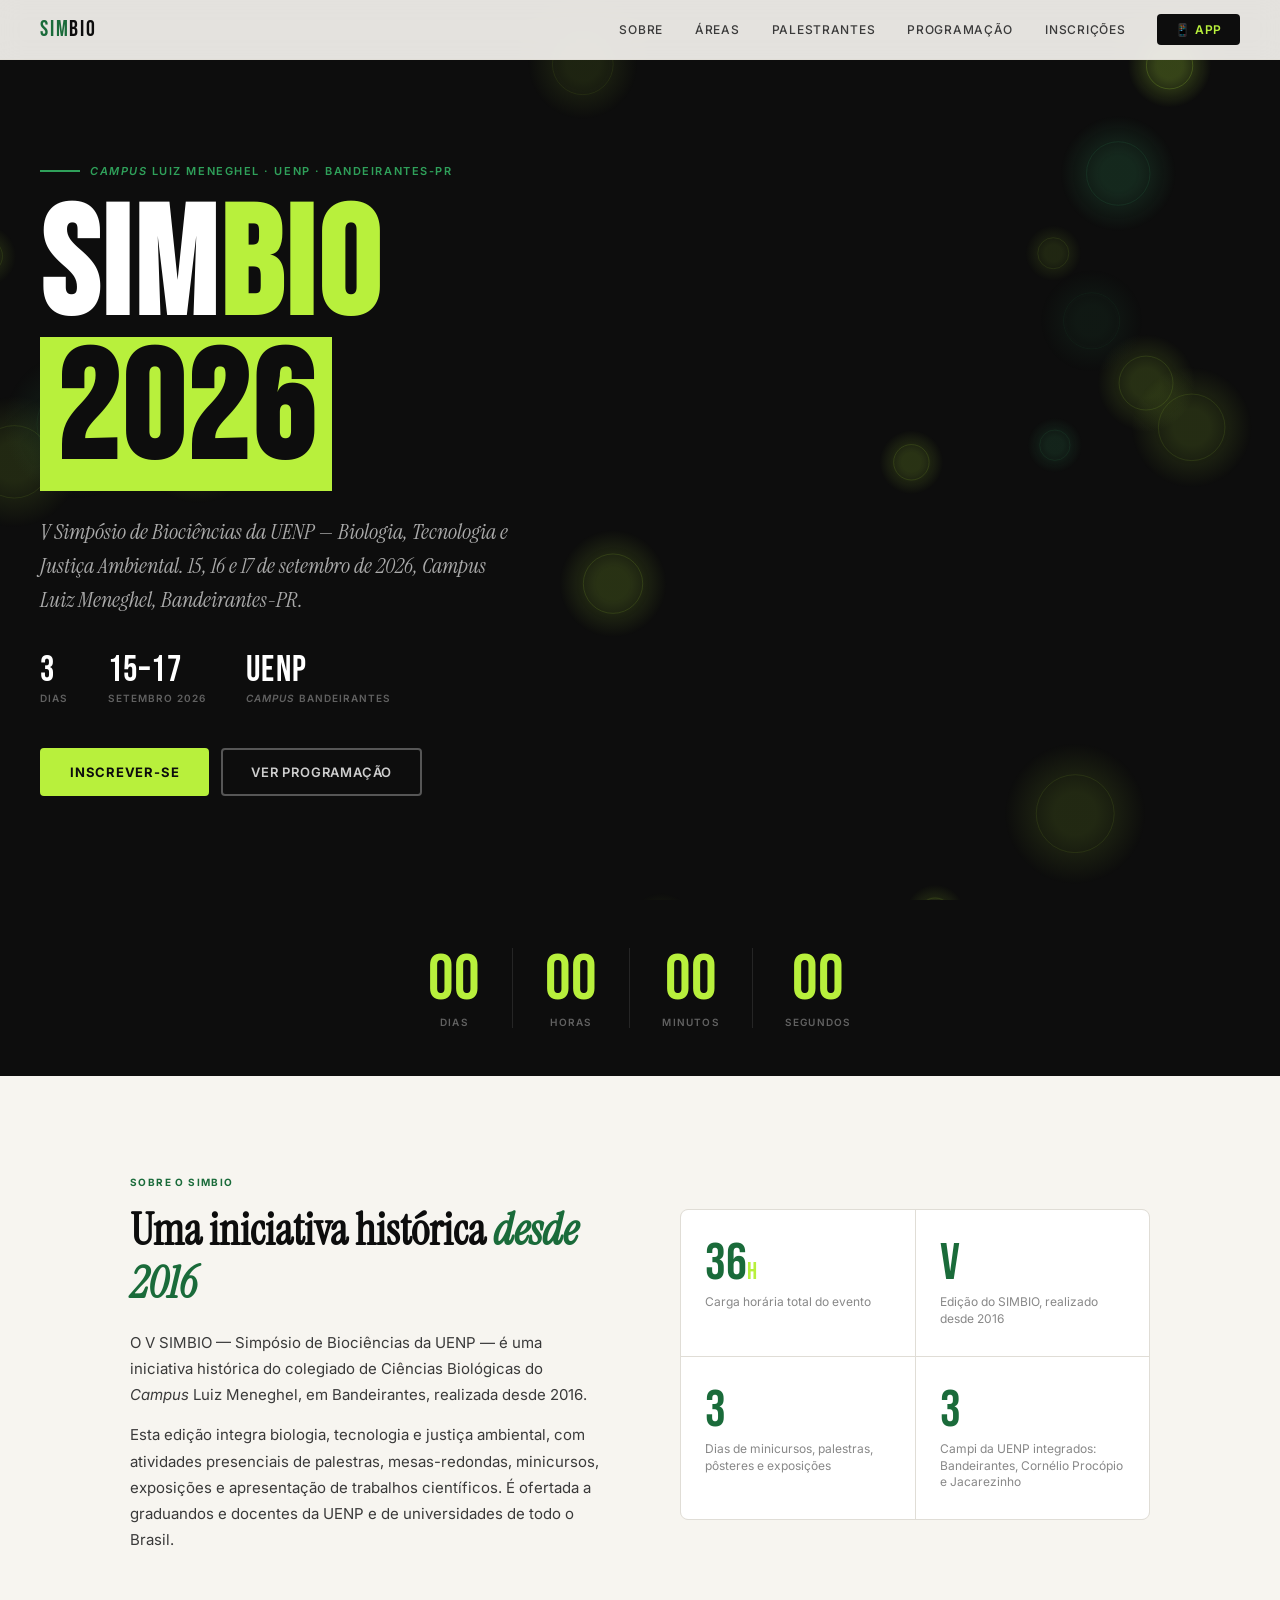
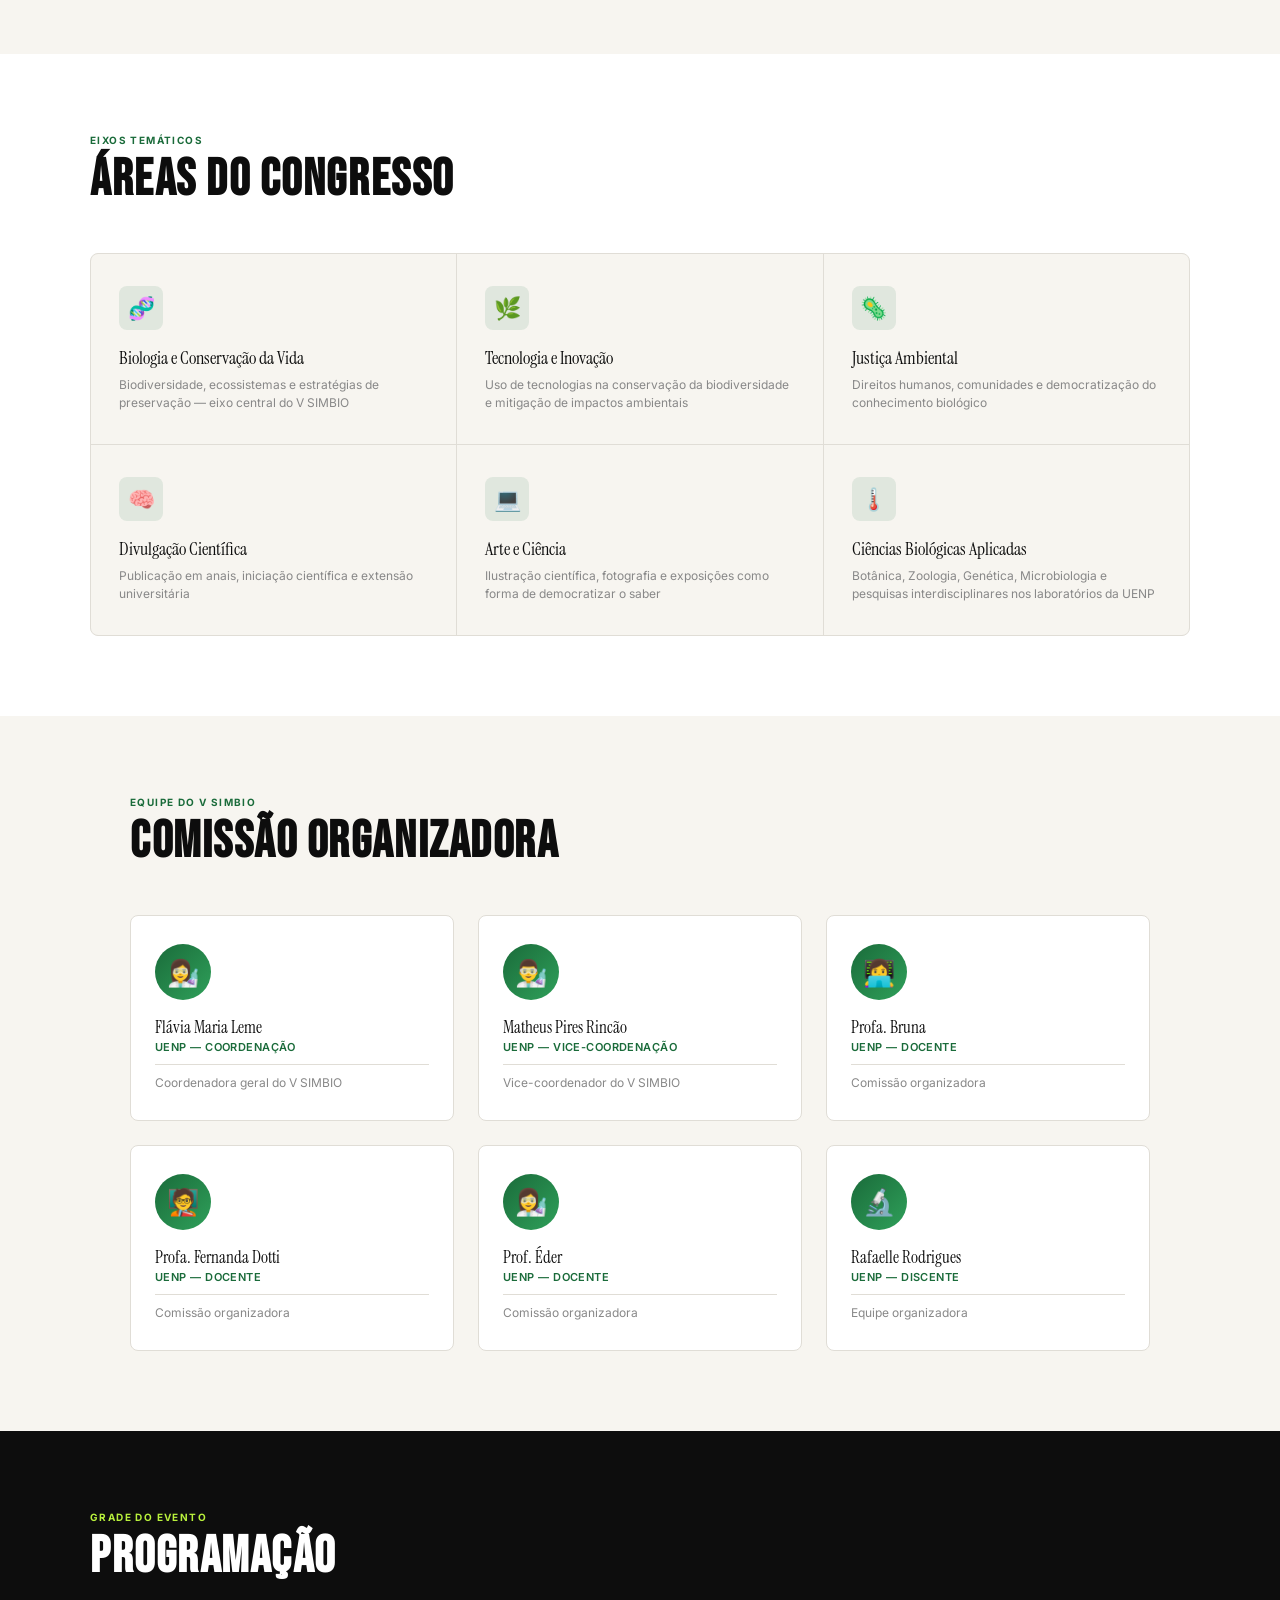
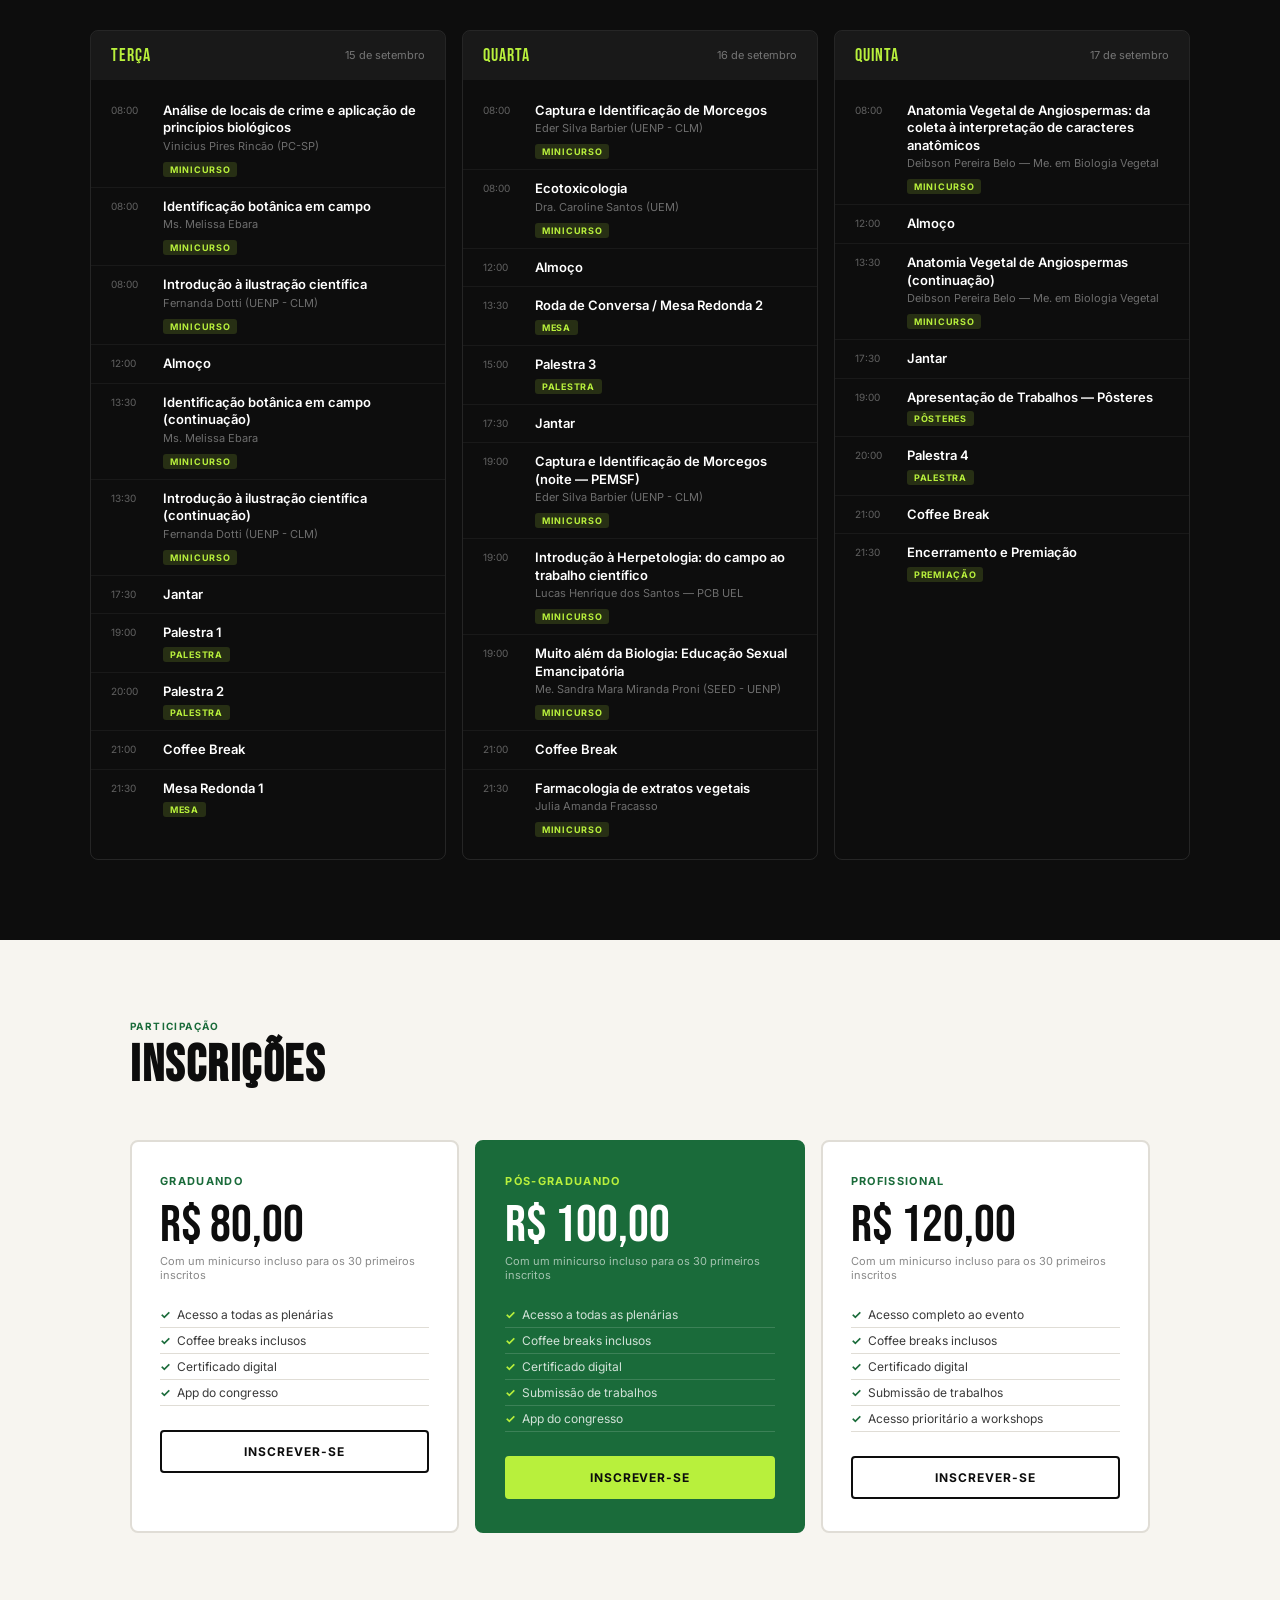
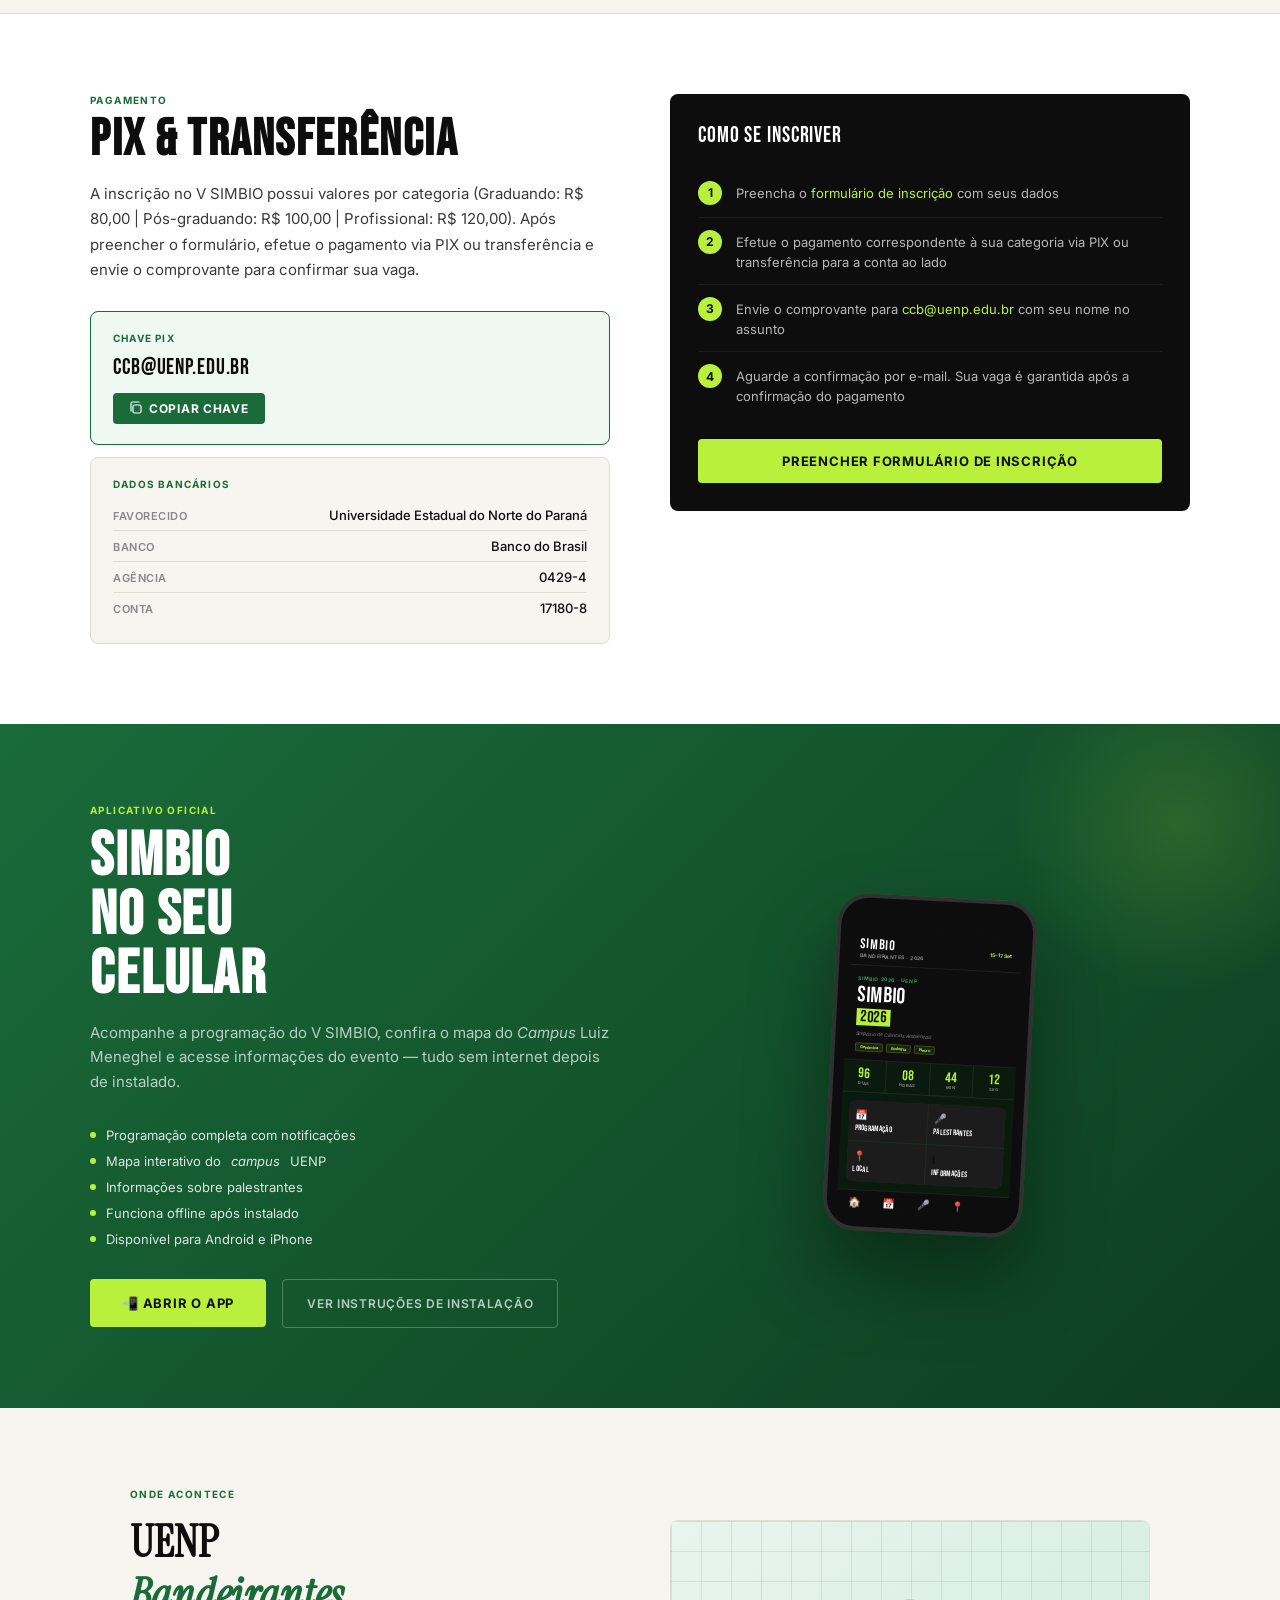
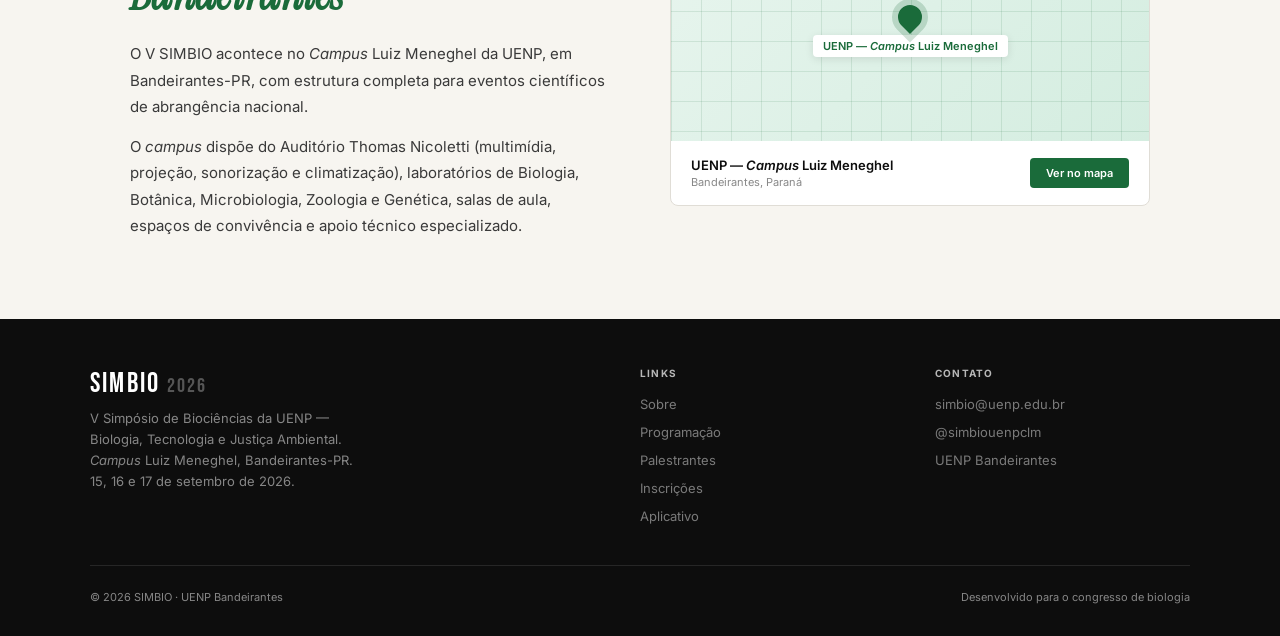
==== index.html @ 2c99075a "half cronograma" ====
<!DOCTYPE html>
<html lang="pt-BR">
<head>
  <meta charset="UTF-8" />
  <meta name="viewport" content="width=device-width, initial-scale=1.0" />
  <title>SIMBIO 2026 — Simpósio de Biociências</title>
  <meta name="description" content="SIMBIO 2026 — 15, 16 e 17 de setembro na UENP, Bandeirantes-PR. O maior encontro científico do norte do Paraná." />

  <meta http-equiv="Cache-Control" content="no-cache, no-store, must-revalidate">
  <meta http-equiv="Pragma" content="no-cache">
  <meta http-equiv="Expires" content="0">

  <link rel="preconnect" href="https://fonts.googleapis.com" />
  <link href="https://fonts.googleapis.com/css2?family=Bebas+Neue&family=Instrument+Serif:ital@0;1&family=Inter:wght@300;400;500;600&display=swap" rel="stylesheet" />
  <link rel="stylesheet" href="style-site.css?v=2">



</style>
</head>
<body>

<!-- NAV -->
<nav id="main-nav">
  <a class="nav-logo" href="#"><span>SIM</span>BIO</a>
  <div class="nav-links" id="nav-links">
    <a href="#sobre">Sobre</a>
    <a href="#areas">Áreas</a>
    <a href="#palestrantes">Palestrantes</a>
    <a href="#programacao">Programação</a>
    <a href="#inscricoes">Inscrições</a>
    <a href="app.html" class="nav-cta">📱 App</a>
  </div>
  <button class="nav-hamburger" id="hamburger" aria-label="Menu">
    <span></span><span></span><span></span>
  </button>
</nav>

<!-- HERO -->
<section class="hero">
  <canvas class="cell-canvas" id="cell-canvas"></canvas>
  <div class="hero-content">
    <div class="hero-eyebrow">
      <div class="eyebrow-line"></div>
      <span class="eyebrow-text"><i>Campus</i> Luiz Meneghel · UENP · Bandeirantes-PR</span>
    </div>
    <h1 class="hero-title">
      SIM<span class="accent">BIO</span><br>
      <span class="year">2026</span>
    </h1>
    <p class="hero-subtitle">V Simpósio de Biociências da UENP — Biologia, Tecnologia e Justiça Ambiental. 15, 16 e 17 de setembro de 2026, <i>Campus</i> Luiz Meneghel, Bandeirantes-PR.</p>
    <div class="hero-meta">
      <div class="meta-item">
        <span class="meta-val">3</span>
        <span class="meta-label">dias</span>
      </div>
      <div class="meta-item">
        <span class="meta-val">15–17</span>
        <span class="meta-label">Setembro 2026</span>
      </div>
      <div class="meta-item">
        <span class="meta-val">UENP</span>
        <span class="meta-label"><i>Campus</i> Bandeirantes</span>
      </div>
    </div>
    <div class="hero-actions">
      <a href="#inscricoes" class="btn-hero-primary">Inscrever-se</a>
      <a href="#programacao" class="btn-hero-secondary">Ver programação</a>
    </div>
  </div>
</section>

<!-- COUNTDOWN -->
<div class="countdown-section">
  <div class="cd-item"><span class="cd-num" id="cd-d">97</span><span class="cd-label">Dias</span></div>
  <div class="cd-item"><span class="cd-num" id="cd-h">14</span><span class="cd-label">Horas</span></div>
  <div class="cd-item"><span class="cd-num" id="cd-m">32</span><span class="cd-label">Minutos</span></div>
  <div class="cd-item"><span class="cd-num" id="cd-s">08</span><span class="cd-label">Segundos</span></div>
</div>

<!-- SOBRE -->
<section class="sobre-section" id="sobre">
  <div>
    <p class="sobre-label">Sobre o SIMBIO</p>
    <h2 class="sobre-title">Uma iniciativa histórica <em>desde 2016</em></h2>
    <div class="sobre-body">
      <p>O V SIMBIO — Simpósio de Biociências da UENP — é uma iniciativa histórica do colegiado de Ciências Biológicas do <i>Campus</i> Luiz Meneghel, em Bandeirantes, realizada desde 2016.</p>
      <p>Esta edição integra biologia, tecnologia e justiça ambiental, com atividades presenciais de palestras, mesas-redondas, minicursos, exposições e apresentação de trabalhos científicos. É ofertada a graduandos e docentes da UENP e de universidades de todo o Brasil.</p>
    </div>
  </div>
  <div class="sobre-stats">
    <div class="stat-box">
      <span class="stat-num">36<span class="stat-unit">h</span></span>
      <p class="stat-desc">Carga horária total do evento</p>
    </div>
    <div class="stat-box">
      <span class="stat-num">V</span>
      <p class="stat-desc">Edição do SIMBIO, realizado desde 2016</p>
    </div>
    <div class="stat-box">
      <span class="stat-num">3</span>
      <p class="stat-desc">Dias de minicursos, palestras, pôsteres e exposições</p>
    </div>
    <div class="stat-box">
      <span class="stat-num">3</span>
      <p class="stat-desc">Campi da UENP integrados: Bandeirantes, Cornélio Procópio e Jacarezinho</p>
    </div>
  </div>
</section>

<!-- ÁREAS -->
<section class="areas-section" id="areas">
  <div class="section-header">
    <div>
      <p class="section-label">Eixos temáticos</p>
      <h2 class="section-title">Áreas do congresso</h2>
    </div>
  </div>
  <div class="areas-grid">
    <div class="area-card">
      <div class="area-icon-wrap">🧬</div>
      <p class="area-name">Biologia e Conservação da Vida</p>
      <p class="area-desc">Biodiversidade, ecossistemas e estratégias de preservação — eixo central do V SIMBIO</p>
    </div>
    <div class="area-card">
      <div class="area-icon-wrap">🌿</div>
      <p class="area-name">Tecnologia e Inovação</p>
      <p class="area-desc">Uso de tecnologias na conservação da biodiversidade e mitigação de impactos ambientais</p>
    </div>
    <div class="area-card">
      <div class="area-icon-wrap">🦠</div>
      <p class="area-name">Justiça Ambiental</p>
      <p class="area-desc">Direitos humanos, comunidades e democratização do conhecimento biológico</p>
    </div>
    <div class="area-card">
      <div class="area-icon-wrap">🧠</div>
      <p class="area-name">Divulgação Científica</p>
      <p class="area-desc">Publicação em anais, iniciação científica e extensão universitária</p>
    </div>
    <div class="area-card">
      <div class="area-icon-wrap">💻</div>
      <p class="area-name">Arte e Ciência</p>
      <p class="area-desc">Ilustração científica, fotografia e exposições como forma de democratizar o saber</p>
    </div>
    <div class="area-card">
      <div class="area-icon-wrap">🌡️</div>
      <p class="area-name">Ciências Biológicas Aplicadas</p>
      <p class="area-desc">Botânica, Zoologia, Genética, Microbiologia e pesquisas interdisciplinares nos laboratórios da UENP</p>
    </div>
  </div>
</section>

<!-- PALESTRANTES -->
<section id="palestrantes">
  <div class="speakers-section">
    <div class="section-header" style="margin-bottom:0">
      <div>
        <p class="section-label">Equipe do V SIMBIO</p>
        <h2 class="section-title">Comissão Organizadora</h2>
      </div>
    </div>
    <div class="speakers-grid">
      <div class="speaker-card">
        <div class="sp-avatar">👩‍🔬</div>
        <p class="sp-name">Flávia Maria Leme</p>
        <p class="sp-inst">UENP — Coordenação</p>
        <p class="sp-topic">Coordenadora geral do V SIMBIO</p>
      </div>
      <div class="speaker-card">
        <div class="sp-avatar">👨‍🔬</div>
        <p class="sp-name">Matheus Pires Rincão</p>
        <p class="sp-inst">UENP — Vice-coordenação</p>
        <p class="sp-topic">Vice-coordenador do V SIMBIO</p>
      </div>
      <div class="speaker-card">
        <div class="sp-avatar">👩‍💻</div>
        <p class="sp-name">Profa. Bruna</p>
        <p class="sp-inst">UENP — Docente</p>
        <p class="sp-topic">Comissão organizadora</p>
      </div>
      <div class="speaker-card">
        <div class="sp-avatar">🧑‍🏫</div>
        <p class="sp-name">Profa. Fernanda Dotti</p>
        <p class="sp-inst">UENP — Docente</p>
        <p class="sp-topic">Comissão organizadora</p>
      </div>
      <div class="speaker-card">
        <div class="sp-avatar">👩‍🔬</div>
        <p class="sp-name">Prof. Éder</p>
        <p class="sp-inst">UENP — Docente</p>
        <p class="sp-topic">Comissão organizadora</p>
      </div>
      <div class="speaker-card">
        <div class="sp-avatar">🔬</div>
        <p class="sp-name">Rafaelle Rodrigues</p>
        <p class="sp-inst">UENP — Discente</p>
        <p class="sp-topic">Equipe organizadora</p>
      </div>
    </div>
  </div>
</section>

<!-- PROGRAMAÇÃO -->
<section class="prog-section" id="programacao">
  <div class="prog-inner">
    <p class="section-label">Grade do evento</p>
    <h2 class="section-title">Programação</h2>
    <div class="prog-days">
      <!-- DIA 15 -->
      <div class="prog-day">
        <div class="prog-day-header">
          <span class="prog-day-name">Terça</span>
          <span class="prog-day-date">15 de setembro</span>
        </div>
        <div class="prog-items">
          <div class="prog-item"><span class="prog-time">08:00</span><div>
            <p class="prog-name">Análise de locais de crime e aplicação de princípios biológicos</p>
            <p class="prog-speaker">Vinicius Pires Rincão (PC-SP)</p>
            <span class="prog-tag">Minicurso</span>
          </div></div>
          <div class="prog-item"><span class="prog-time">08:00</span><div>
            <p class="prog-name">Identificação botânica em campo</p>
            <p class="prog-speaker">Ms. Melissa Ebara</p>
            <span class="prog-tag">Minicurso</span>
          </div></div>
          <div class="prog-item"><span class="prog-time">08:00</span><div>
            <p class="prog-name">Introdução à ilustração científica</p>
            <p class="prog-speaker">Fernanda Dotti (UENP - CLM)</p>
            <span class="prog-tag">Minicurso</span>
          </div></div>
          <div class="prog-item"><span class="prog-time">12:00</span><div><p class="prog-name">Almoço</p></div></div>
          <div class="prog-item"><span class="prog-time">13:30</span><div>
            <p class="prog-name">Identificação botânica em campo (continuação)</p>
            <p class="prog-speaker">Ms. Melissa Ebara</p>
            <span class="prog-tag">Minicurso</span>
          </div></div>
          <div class="prog-item"><span class="prog-time">13:30</span><div>
            <p class="prog-name">Introdução à ilustração científica (continuação)</p>
            <p class="prog-speaker">Fernanda Dotti (UENP - CLM)</p>
            <span class="prog-tag">Minicurso</span>
          </div></div>
          <div class="prog-item"><span class="prog-time">17:30</span><div><p class="prog-name">Jantar</p></div></div>
          <div class="prog-item"><span class="prog-time">19:00</span><div><p class="prog-name">Palestra 1</p><span class="prog-tag">Palestra</span></div></div>
          <div class="prog-item"><span class="prog-time">20:00</span><div><p class="prog-name">Palestra 2</p><span class="prog-tag">Palestra</span></div></div>
          <div class="prog-item"><span class="prog-time">21:00</span><div><p class="prog-name">Coffee Break</p></div></div>
          <div class="prog-item"><span class="prog-time">21:30</span><div><p class="prog-name">Mesa Redonda 1</p><span class="prog-tag">Mesa</span></div></div>
        </div>
      </div>
      <!-- DIA 16 -->
      <div class="prog-day">
        <div class="prog-day-header">
          <span class="prog-day-name">Quarta</span>
          <span class="prog-day-date">16 de setembro</span>
        </div>
        <div class="prog-items">
          <div class="prog-item"><span class="prog-time">08:00</span><div>
            <p class="prog-name">Captura e Identificação de Morcegos</p>
            <p class="prog-speaker">Eder Silva Barbier (UENP - CLM)</p>
            <span class="prog-tag">Minicurso</span>
          </div></div>
          <div class="prog-item"><span class="prog-time">08:00</span><div>
            <p class="prog-name">Ecotoxicologia</p>
            <p class="prog-speaker">Dra. Caroline Santos (UEM)</p>
            <span class="prog-tag">Minicurso</span>
          </div></div>
          <div class="prog-item"><span class="prog-time">12:00</span><div><p class="prog-name">Almoço</p></div></div>
          <div class="prog-item"><span class="prog-time">13:30</span><div><p class="prog-name">Roda de Conversa / Mesa Redonda 2</p><span class="prog-tag">Mesa</span></div></div>
          <div class="prog-item"><span class="prog-time">15:00</span><div><p class="prog-name">Palestra 3</p><span class="prog-tag">Palestra</span></div></div>
          <div class="prog-item"><span class="prog-time">17:30</span><div><p class="prog-name">Jantar</p></div></div>
          <div class="prog-item"><span class="prog-time">19:00</span><div>
            <p class="prog-name">Captura e Identificação de Morcegos (noite — PEMSF)</p>
            <p class="prog-speaker">Eder Silva Barbier (UENP - CLM)</p>
            <span class="prog-tag">Minicurso</span>
          </div></div>
          <div class="prog-item"><span class="prog-time">19:00</span><div>
            <p class="prog-name">Introdução à Herpetologia: do campo ao trabalho científico</p>
            <p class="prog-speaker">Lucas Henrique dos Santos — PCB UEL</p>
            <span class="prog-tag">Minicurso</span>
          </div></div>
          <div class="prog-item"><span class="prog-time">19:00</span><div>
            <p class="prog-name">Muito além da Biologia: Educação Sexual Emancipatória</p>
            <p class="prog-speaker">Me. Sandra Mara Miranda Proni (SEED - UENP)</p>
            <span class="prog-tag">Minicurso</span>
          </div></div>
          <div class="prog-item"><span class="prog-time">21:00</span><div><p class="prog-name">Coffee Break</p></div></div>
          <div class="prog-item"><span class="prog-time">21:30</span><div>
            <p class="prog-name">Farmacologia de extratos vegetais</p>
            <p class="prog-speaker">Julia Amanda Fracasso</p>
            <span class="prog-tag">Minicurso</span>
          </div></div>
        </div>
      </div>
      <!-- DIA 17 -->
      <div class="prog-day">
        <div class="prog-day-header">
          <span class="prog-day-name">Quinta</span>
          <span class="prog-day-date">17 de setembro</span>
        </div>
        <div class="prog-items">
          <div class="prog-item"><span class="prog-time">08:00</span><div>
            <p class="prog-name">Anatomia Vegetal de Angiospermas: da coleta à interpretação de caracteres anatômicos</p>
            <p class="prog-speaker">Deibson Pereira Belo — Me. em Biologia Vegetal</p>
            <span class="prog-tag">Minicurso</span>
          </div></div>
          <div class="prog-item"><span class="prog-time">12:00</span><div><p class="prog-name">Almoço</p></div></div>
          <div class="prog-item"><span class="prog-time">13:30</span><div>
            <p class="prog-name">Anatomia Vegetal de Angiospermas (continuação)</p>
            <p class="prog-speaker">Deibson Pereira Belo — Me. em Biologia Vegetal</p>
            <span class="prog-tag">Minicurso</span>
          </div></div>
          <div class="prog-item"><span class="prog-time">17:30</span><div><p class="prog-name">Jantar</p></div></div>
          <div class="prog-item"><span class="prog-time">19:00</span><div><p class="prog-name">Apresentação de Trabalhos — Pôsteres</p><span class="prog-tag">Pôsteres</span></div></div>
          <div class="prog-item"><span class="prog-time">20:00</span><div><p class="prog-name">Palestra 4</p><span class="prog-tag">Palestra</span></div></div>
          <div class="prog-item"><span class="prog-time">21:00</span><div><p class="prog-name">Coffee Break</p></div></div>
          <div class="prog-item"><span class="prog-time">21:30</span><div><p class="prog-name">Encerramento e Premiação</p><span class="prog-tag">Premiação</span></div></div>
        </div>
      </div>
    </div>
  </div>
</section>

<!--INSCRICOES-->
<section class="insc-section" id="inscricoes">
  <p class="section-label">Participação</p>
  <h2 class="section-title">Inscrições</h2>
  <div class="insc-grid">
    <div class="insc-card">
      <p class="insc-type">Graduando</p>
      <p class="insc-price">R$ 80,00</p>
      <p class="insc-price-label">Com um minicurso incluso para os 30 primeiros inscritos</p>
      <ul class="insc-features">
        <li>Acesso a todas as plenárias</li>
        <li>Coffee breaks inclusos</li>
        <li>Certificado digital</li>
        <li>App do congresso</li>
      </ul>
      <a href="https://forms.gle/tLQHafhyTecFAwBt8" target="_blank" class="btn-insc">Inscrever-se</a>
    </div>
    <div class="insc-card featured">
      <p class="insc-type">Pós-graduando</p>
      <p class="insc-price">R$ 100,00</p>
      <p class="insc-price-label">Com um minicurso incluso para os 30 primeiros inscritos</p>
      <ul class="insc-features">
        <li>Acesso a todas as plenárias</li>
        <li>Coffee breaks inclusos</li>
        <li>Certificado digital</li>
        <li>Submissão de trabalhos</li>
        <li>App do congresso</li>
      </ul>
      <a href="https://forms.gle/tLQHafhyTecFAwBt8" target="_blank" class="btn-insc">Inscrever-se</a>
    </div>
    <div class="insc-card">
      <p class="insc-type">Profissional</p>
      <p class="insc-price">R$ 120,00</p>
      <p class="insc-price-label">Com um minicurso incluso para os 30 primeiros inscritos</p>
      <ul class="insc-features">
        <li>Acesso completo ao evento</li>
        <li>Coffee breaks inclusos</li>
        <li>Certificado digital</li>
        <li>Submissão de trabalhos</li>
        <li>Acesso prioritário a workshops</li>
      </ul>
      <a href="https://forms.gle/tLQHafhyTecFAwBt8" target="_blank" class="btn-insc">Inscrever-se</a>
    </div>
  </div>
</section>

<!--PIX E PAGAMENTO-->
<section class="pix-section" id="pagamento">
  <div class="pix-inner">
    <div class="pix-left">
      <p class="section-label">Pagamento</p>
      <h2 class="section-title">PIX &amp; Transferência</h2>
      <p class="pix-desc">A inscrição no V SIMBIO possui valores por categoria (Graduando: R$ 80,00 | Pós-graduando: R$ 100,00 | Profissional: R$ 120,00). Após preencher o formulário, efetue o pagamento via PIX ou transferência e envie o comprovante para confirmar sua vaga.</p>

      <div class="pix-cards">

        <div class="pix-card pix-card-highlight">
          <div class="pix-card-label">Chave PIX</div>
          <div class="pix-key" id="pix-key">ccb@uenp.edu.br</div>
          <button class="pix-copy-btn" onclick="copyPix()">
            <svg width="14" height="14" viewBox="0 0 14 14" fill="none"><rect x="4" y="4" width="8" height="8" rx="1.5" stroke="currentColor" stroke-width="1.2"/><path d="M2 10V2.5A1.5 1.5 0 013.5 1H10" stroke="currentColor" stroke-width="1.2" stroke-linecap="round"/></svg>
            <span id="copy-label">Copiar chave</span>
          </button>
        </div>

        <div class="pix-card">
          <div class="pix-card-label">Dados bancários</div>
          <div class="pix-bank-rows">
            <div class="pix-bank-row"><span class="pbr-label">Favorecido</span><span class="pbr-val">Universidade Estadual do Norte do Paraná</span></div>
            <div class="pix-bank-row"><span class="pbr-label">Banco</span><span class="pbr-val">Banco do Brasil</span></div>
            <div class="pix-bank-row"><span class="pbr-label">Agência</span><span class="pbr-val">0429-4</span></div>
            <div class="pix-bank-row"><span class="pbr-label">Conta</span><span class="pbr-val">17180-8</span></div>
          </div>
        </div>

      </div>
    </div>

    <div class="pix-right">
      <div class="pix-steps">
        <div class="pix-step-title">Como se inscriver</div>
        <div class="pix-step">
          <div class="pix-step-num">1</div>
          <div class="pix-step-text">Preencha o <a href="https://forms.gle/tLQHafhyTecFAwBt8" target="_blank">formulário de inscrição</a> com seus dados</div>
        </div>
        <div class="pix-step">
          <div class="pix-step-num">2</div>
          <div class="pix-step-text">Efetue o pagamento correspondente à sua categoria via PIX ou transferência para a conta ao lado</div>
        </div>
        <div class="pix-step">
          <div class="pix-step-num">3</div>
          <div class="pix-step-text">Envie o comprovante para <a href="mailto:ccb@uenp.edu.br">ccb@uenp.edu.br</a> com seu nome no assunto</div>
        </div>
        <div class="pix-step">
          <div class="pix-step-num">4</div>
          <div class="pix-step-text">Aguarde a confirmação por e-mail. Sua vaga é garantida após a confirmação do pagamento</div>
        </div>
        <a href="https://forms.gle/tLQHafhyTecFAwBt8" target="_blank" class="pix-cta">Preencher formulário de inscrição</a>
      </div>
    </div>
  </div>
</section>

<script>
  function copyPix() {
  // Pega o texto de dentro da div com id "pix-key"
  const pixKeyText = document.getElementById("pix-key").innerText;
  const copyLabel = document.getElementById("copy-label");

  // API moderna de área de transferência (Funciona perfeitamente em PCs e Celulares modernos)
  if (navigator.clipboard && window.isSecureContext) {
    navigator.clipboard.writeText(pixKeyText).then(() => {
      showSuccessFeedback(copyLabel);
    }).catch(err => {
      console.error("Erro ao copiar: ", err);
      fallbackCopyText(pixKeyText, copyLabel); // Tenta o método antigo caso falhe
    });
  } else {
    // Método alternativo para navegadores mais antigos ou conexões HTTP sem SSL
    fallbackCopyText(pixKeyText, copyLabel);
  }
}

// Método antigo de cópia como plano de fundo de segurança para celulares antigos
function fallbackCopyText(text, labelElement) {
  const textArea = document.createElement("textarea");
  textArea.value = text;
  textArea.style.position = "fixed"; // Evita scroll na tela do celular
  document.body.appendChild(textArea);
  textArea.focus();
  textArea.select();
  
  try {
    document.execCommand('copy');
    showSuccessFeedback(labelElement);
  } catch (err) {
    labelElement.innerText = "Erro ao copiar";
  }
  
  document.body.removeChild(textArea);
}

// Muda o texto do botão temporariamente para avisar que deu certo
function showSuccessFeedback(element) {
  element.innerText = "Copiado!";
  setTimeout(() => {
    element.innerText = "Copiar chave";
  }, 2000); // Volta ao texto original após 2 segundos
}
</script>


<!-- APP DOWNLOAD -->
<section class="app-section" id="app">
  <div class="app-inner">
    <div>
      <p class="app-label">Aplicativo oficial</p>
      <h2 class="app-title">SIMBIO<br>no seu<br>celular</h2>
      <p class="app-desc">Acompanhe a programação do V SIMBIO, confira o mapa do <i>Campus</i> Luiz Meneghel e acesse informações do evento — tudo sem internet depois de instalado.</p>
      <div class="app-features">
        <div class="app-feat"><div class="app-feat-dot"></div>Programação completa com notificações</div>
        <div class="app-feat"><div class="app-feat-dot"></div>Mapa interativo do <i>campus</i> UENP</div>
        <div class="app-feat"><div class="app-feat-dot"></div>Informações sobre palestrantes</div>
        <div class="app-feat"><div class="app-feat-dot"></div>Funciona offline após instalado</div>
        <div class="app-feat"><div class="app-feat-dot"></div>Disponível para Android e iPhone</div>
      </div>
      <a href="app.html" class="btn-download">📲 Abrir o app</a>
      <a href="app.html" class="btn-download-ghost">Ver instruções de instalação</a>
    </div>
    <div class="app-mockup">
      <div class="phone-frame">
        <div class="phone-notch"></div>
        <div class="phone-screen">
          <!-- Header -->
          <div style="background:#0d0d0d;padding:8px 10px 6px;display:flex;align-items:center;justify-content:space-between;border-bottom:1px solid rgba(255,255,255,0.08)">
            <div>
              <div style="font-family:'Bebas Neue',sans-serif;font-size:14px;letter-spacing:0.06em;color:#fff;line-height:1">SIMBIO</div>
              <div style="font-size:5px;font-weight:700;letter-spacing:0.1em;color:#888;text-transform:uppercase;margin-top:1px">Bandeirantes · 2026</div>
            </div>
            <div style="text-align:right;font-size:5px;color:#b8f03c;font-weight:700">15–17 Set</div>
          </div>
          <!-- Hero -->
          <div style="padding:10px 10px 8px;background:#0d0d0d;border-bottom:1px solid rgba(255,255,255,0.08)">
            <div style="font-size:5px;font-weight:700;letter-spacing:0.12em;text-transform:uppercase;color:#2fa05a;margin-bottom:4px">SIMBIO 2026 · UENP</div>
            <div style="font-family:'Bebas Neue',sans-serif;font-size:22px;line-height:0.9;letter-spacing:0.02em;color:#fff">SIMBIO<br><span style="background:#b8f03c;color:#0d0d0d;padding:0 4px;font-size:16px;line-height:1.1;display:inline-block">2026</span></div>
            <div style="font-size:5px;color:rgba(255,255,255,0.45);margin:5px 0 6px;font-style:italic">Simpósio de Ciências Ambientais</div>
            <div style="display:flex;gap:3px;flex-wrap:wrap">
              <span style="background:rgba(184,240,60,0.1);border:1px solid rgba(184,240,60,0.2);border-radius:2px;padding:1px 4px;font-size:4px;font-weight:700;color:#b8f03c">Genômica</span>
              <span style="background:rgba(184,240,60,0.1);border:1px solid rgba(184,240,60,0.2);border-radius:2px;padding:1px 4px;font-size:4px;font-weight:700;color:#b8f03c">Ecologia</span>
              <span style="background:rgba(184,240,60,0.1);border:1px solid rgba(184,240,60,0.2);border-radius:2px;padding:1px 4px;font-size:4px;font-weight:700;color:#b8f03c">Neuro</span>
            </div>
          </div>
          <!-- Countdown -->
          <div style="display:flex;border-bottom:1px solid rgba(255,255,255,0.08)">
            <div style="flex:1;text-align:center;padding:6px 0;border-right:1px solid rgba(255,255,255,0.08)"><div style="font-family:'Bebas Neue',sans-serif;font-size:14px;color:#b8f03c;line-height:1">96</div><div style="font-size:4px;font-weight:700;color:#888;letter-spacing:0.08em;text-transform:uppercase">Dias</div></div>
            <div style="flex:1;text-align:center;padding:6px 0;border-right:1px solid rgba(255,255,255,0.08)"><div style="font-family:'Bebas Neue',sans-serif;font-size:14px;color:#b8f03c;line-height:1">08</div><div style="font-size:4px;font-weight:700;color:#888;letter-spacing:0.08em;text-transform:uppercase">Horas</div></div>
            <div style="flex:1;text-align:center;padding:6px 0;border-right:1px solid rgba(255,255,255,0.08)"><div style="font-family:'Bebas Neue',sans-serif;font-size:14px;color:#b8f03c;line-height:1">44</div><div style="font-size:4px;font-weight:700;color:#888;letter-spacing:0.08em;text-transform:uppercase">Min</div></div>
            <div style="flex:1;text-align:center;padding:6px 0"><div style="font-family:'Bebas Neue',sans-serif;font-size:14px;color:#b8f03c;line-height:1">12</div><div style="font-size:4px;font-weight:700;color:#888;letter-spacing:0.08em;text-transform:uppercase">Seg</div></div>
          </div>
          <!-- Quick grid -->
          <div style="display:grid;grid-template-columns:1fr 1fr;gap:1px;background:rgba(255,255,255,0.08);margin:8px;border-radius:6px;overflow:hidden">
            <div style="background:#1c1c1c;padding:8px 6px"><div style="font-size:10px">📅</div><div style="font-family:'Bebas Neue',sans-serif;font-size:8px;letter-spacing:0.04em;color:#fff;margin-top:3px">Programação</div></div>
            <div style="background:#1c1c1c;padding:8px 6px"><div style="font-size:10px">🎤</div><div style="font-family:'Bebas Neue',sans-serif;font-size:8px;letter-spacing:0.04em;color:#fff;margin-top:3px">Palestrantes</div></div>
            <div style="background:#1c1c1c;padding:8px 6px"><div style="font-size:10px">📍</div><div style="font-family:'Bebas Neue',sans-serif;font-size:8px;letter-spacing:0.04em;color:#fff;margin-top:3px">Local</div></div>
            <div style="background:#1c1c1c;padding:8px 6px"><div style="font-size:10px">ℹ️</div><div style="font-family:'Bebas Neue',sans-serif;font-size:8px;letter-spacing:0.04em;color:#fff;margin-top:3px">Informações</div></div>
          </div>
          <!-- Nav -->
          <div style="display:flex;background:#0d0d0d;border-top:1px solid rgba(255,255,255,0.08);padding:5px 0">
            <div style="flex:1;text-align:center;font-size:10px">🏠</div>
            <div style="flex:1;text-align:center;font-size:10px">📅</div>
            <div style="flex:1;text-align:center;font-size:10px">🎤</div>
            <div style="flex:1;text-align:center;font-size:10px">📍</div>
            <div style="flex:1;text-align:center;font-size:10px">ℹ️</div>
          </div>
        </div>
      </div>
    </div>
  </div>
</section>

<!-- LOCAL -->
<section id="local">
  <div class="local-section">
    <div>
      <p class="sobre-label">Onde acontece</p>
      <h2 class="sobre-title">UENP<br><em>Bandeirantes</em></h2>
      <div class="sobre-body">
        <p>O V SIMBIO acontece no <i>Campus</i> Luiz Meneghel da UENP, em Bandeirantes-PR, com estrutura completa para eventos científicos de abrangência nacional.</p>
        <p>O <i>campus</i> dispõe do Auditório Thomas Nicoletti (multimídia, projeção, sonorização e climatização), laboratórios de Biologia, Botânica, Microbiologia, Zoologia e Genética, salas de aula, espaços de convivência e apoio técnico especializado.</p>
      </div>
    </div>
    <div class="local-map">
      <div class="local-map-visual">
        <div class="map-lines"></div>
        <div class="map-marker">
          <div class="marker-pin"></div>
          <div class="marker-label">UENP — <i>Campus</i> Luiz Meneghel</div>
        </div>
      </div>
      <div class="local-map-info">
        <div>
          <p class="local-addr">UENP — <i>Campus</i> Luiz Meneghel</p>
          <p class="local-city">Bandeirantes, Paraná</p>
        </div>
        <a href="https://maps.google.com/?q=UENP+Bandeirantes+Parana" target="_blank" class="btn-maps">Ver no mapa</a>
      </div>
    </div>
  </div>
</section>

<!-- FOOTER -->
<footer>
  <div class="footer-inner">
    <div>
      <p class="footer-brand-name">SIMBIO <span style="color:rgba(255,255,255,0.3);font-size:20px">2026</span></p>
      <p class="footer-brand-desc">V Simpósio de Biociências da UENP — Biologia, Tecnologia e Justiça Ambiental. <i>Campus</i> Luiz Meneghel, Bandeirantes-PR. 15, 16 e 17 de setembro de 2026.</p>
    </div>
    <div>
      <p class="footer-col-title">Links</p>
      <ul class="footer-links">
        <li><a href="#sobre">Sobre</a></li>
        <li><a href="#programacao">Programação</a></li>
        <li><a href="#palestrantes">Palestrantes</a></li>
        <li><a href="#inscricoes">Inscrições</a></li>
        <li><a href="app.html">Aplicativo</a></li>
      </ul>
    </div>
    <div>
      <p class="footer-col-title">Contato</p>
      <ul class="footer-links">
        <li><a href="mailto:simbio@uenp.edu.br">simbio@uenp.edu.br</a></li>
        <li><a href="#">@simbiouenpclm</a></li>
        <li><a href="#">UENP Bandeirantes</a></li>
      </ul>
    </div>
  </div>
  <div class="footer-bottom">
    <span>© 2026 SIMBIO · UENP Bandeirantes</span>
    <span>Desenvolvido para o congresso de biologia</span>
  </div>
</footer>

<script>
  // ── Cell/biology canvas animation (signature element) ──
  const canvas = document.getElementById('cell-canvas');
  const ctx = canvas.getContext('2d');

  function resize() {
    canvas.width = canvas.parentElement.offsetWidth;
    canvas.height = canvas.parentElement.offsetHeight;
  }
  resize();
  window.addEventListener('resize', resize);

  // Animated cell-like circles (organic, pulsing)
  const cells = Array.from({length: 18}, (_, i) => ({
    x: Math.random(),
    y: Math.random(),
    r: 20 + Math.random() * 60,
    speed: 0.0002 + Math.random() * 0.0004,
    phase: Math.random() * Math.PI * 2,
    pulse: 0.3 + Math.random() * 0.5,
    opacity: 0.04 + Math.random() * 0.1,
    color: Math.random() > 0.5 ? '#2d7a4f' : '#b8f03c'
  }));

  function drawFrame(t) {
    ctx.clearRect(0, 0, canvas.width, canvas.height);
    cells.forEach(c => {
      const x = (c.x + Math.sin(t * c.speed + c.phase) * 0.08) * canvas.width;
      const y = (c.y + Math.cos(t * c.speed * 0.7 + c.phase) * 0.06) * canvas.height;
      const r = c.r + Math.sin(t * 0.001 + c.phase) * c.pulse * 10;

      // Outer glow
      const grad = ctx.createRadialGradient(x, y, r * 0.3, x, y, r);
      grad.addColorStop(0, c.color + Math.round(c.opacity * 2 * 255).toString(16).padStart(2,'0'));
      grad.addColorStop(1, c.color + '00');
      ctx.beginPath();
      ctx.arc(x, y, r, 0, Math.PI * 2);
      ctx.fillStyle = grad;
      ctx.fill();

      // Ring
      ctx.beginPath();
      ctx.arc(x, y, r * 0.55, 0, Math.PI * 2);
      ctx.strokeStyle = c.color + Math.round(c.opacity * 1.5 * 255).toString(16).padStart(2,'0');
      ctx.lineWidth = 1;
      ctx.stroke();
    });
    requestAnimationFrame(drawFrame);
  }
  requestAnimationFrame(drawFrame);

  // ── Countdown ──
  function tick() {
    const target = new Date('2026-09-15T08:00:00-03:00');
    const diff = Math.max(0, target - new Date());
    const d = Math.floor(diff / 86400000);
    const h = Math.floor((diff % 86400000) / 3600000);
    const m = Math.floor((diff % 3600000) / 60000);
    const s = Math.floor((diff % 60000) / 1000); 
    document.getElementById('cd-d').textContent = String(d).padStart(2,'0');
    document.getElementById('cd-h').textContent = String(h).padStart(2,'0');
    document.getElementById('cd-m').textContent = String(m).padStart(2,'0');
    document.getElementById('cd-s').textContent = String(s).padStart(2,'0');
  }
  tick(); setInterval(tick, 1000);

  // ── Hamburger ──
  document.getElementById('hamburger').addEventListener('click', () => {
    document.getElementById('nav-links').classList.toggle('open');
  });
</script>
</body>
</html>
---- style-site.css ----
*, *::before, *::after { box-sizing: border-box; margin: 0; padding: 0; }

    :root {
      --ink:      #0d0d0d;
      --ink-mid:  #3a3a3a;
      --ink-dim:  #888;
      --paper:    #f7f5f0;
      --white:    #ffffff;
      --bio:      #1a6b3a;   /* deep biology green */
      --bio-lite: #2fa05a;
      --acid:     #b8f03c;   /* signature: acid chartreuse — science energy */
      --rule:     #e0ddd6;
    }

    html { scroll-behavior: smooth; }

    body {
      background: var(--paper);
      color: var(--ink);
      font-family: 'Inter', system-ui, sans-serif;
      -webkit-font-smoothing: antialiased;
      overflow-x: hidden;
    }

    /* ── NAV ─────────────────────────────────────── */
    nav {
      position: fixed; top: 0; left: 0; right: 0; z-index: 100;
      display: flex; align-items: center; justify-content: space-between;
      padding: 0 40px;
      height: 60px;
      background: rgba(247,245,240,0.92);
      backdrop-filter: blur(12px);
      border-bottom: 1px solid var(--rule);
      transition: background .3s;
    }
    .nav-logo {
      font-family: 'Bebas Neue', sans-serif;
      font-size: 22px;
      letter-spacing: 0.08em;
      color: var(--ink);
      text-decoration: none;
    }
    .nav-logo span { color: var(--bio); }
    .nav-links { display: flex; gap: 32px; align-items: center; }
    .nav-links a {
      font-size: 12px;
      font-weight: 500;
      letter-spacing: 0.06em;
      text-transform: uppercase;
      color: var(--ink-mid);
      text-decoration: none;
      transition: color .2s;
    }
    .nav-links a:hover { color: var(--bio); }
    .nav-cta {
      background: var(--ink) !important;
      color: var(--acid) !important;
      padding: 8px 18px;
      border-radius: 4px;
      font-weight: 600 !important;
      transition: background .2s !important;
    }
    .nav-cta:hover { background: var(--bio) !important; color: var(--white) !important; }
    .nav-hamburger { display: none; background: none; border: none; cursor: pointer; padding: 4px; }
    .nav-hamburger span {
      display: block; width: 22px; height: 2px;
      background: var(--ink); margin: 5px 0;
      transition: .3s;
    }

    /* ── HERO ────────────────────────────────────── */
    .hero {
      min-height: 100vh;
      padding-top: 60px;
      background: var(--ink);
      position: relative;
      overflow: hidden;
      display: flex;
      align-items: center;
    }
    .cell-canvas {
      position: absolute;
      inset: 0;
      width: 100%;
      height: 100%;
    }
    .hero-content {
      position: relative;
      z-index: 2;
      padding: 80px 40px;
      max-width: 700px;
    }
    .hero-eyebrow {
      display: flex; align-items: center; gap: 10px;
      margin-bottom: 24px;
    }
    .eyebrow-line {
      width: 40px; height: 2px;
      background: var(--bio-lite);
    }
    .eyebrow-text {
      font-size: 11px;
      font-weight: 600;
      letter-spacing: 0.14em;
      text-transform: uppercase;
      color: var(--bio-lite);
    }
    .hero-title {
      font-family: 'Bebas Neue', sans-serif;
      font-size: clamp(80px, 12vw, 160px);
      line-height: 0.88;
      letter-spacing: 0.02em;
      color: var(--white);
      margin-bottom: 6px;
    }
    .hero-title .accent { color: var(--acid); }
    .hero-title .year {
      display: inline-block;
      background: var(--acid);
      color: var(--ink);
      padding: 0 16px;
      line-height: 1;
    }
    .hero-subtitle {
      font-family: 'Instrument Serif', serif;
      font-style: italic;
      font-size: clamp(16px, 2vw, 22px);
      color: rgba(255,255,255,0.65);
      margin: 24px 0 36px;
      max-width: 480px;
      line-height: 1.55;
    }
    .hero-meta {
      display: flex; gap: 40px; margin-bottom: 44px;
    }
    .meta-val {
      font-family: 'Bebas Neue', sans-serif;
      font-size: 36px;
      letter-spacing: 0.04em;
      color: var(--white);
      display: block;
      line-height: 1;
    }
    .meta-label {
      font-size: 10px;
      font-weight: 600;
      letter-spacing: 0.1em;
      text-transform: uppercase;
      color: rgba(255,255,255,0.35);
      margin-top: 3px;
      display: block;
    }
    .hero-actions { display: flex; gap: 12px; flex-wrap: wrap; }
    .btn-hero-primary {
      background: var(--acid);
      color: var(--ink);
      font-size: 13px;
      font-weight: 700;
      letter-spacing: 0.06em;
      text-transform: uppercase;
      padding: 14px 28px;
      border: 2px solid var(--acid);
      border-radius: 4px;
      text-decoration: none;
      cursor: pointer;
      transition: background .2s, color .2s, border-color .2s;
      display: inline-block;
    }
    .btn-hero-primary:hover { background: var(--white); border-color: var(--white); color: var(--ink); }
    .btn-hero-secondary {
      background: transparent;
      color: rgba(255,255,255,0.8);
      font-size: 13px;
      font-weight: 600;
      letter-spacing: 0.06em;
      text-transform: uppercase;
      padding: 14px 28px;
      border: 2px solid rgba(255,255,255,0.3);
      border-radius: 4px;
      text-decoration: none;
      cursor: pointer;
      transition: background .2s, color .2s, border-color .2s;
      display: inline-block;
    }
    .btn-hero-secondary:hover { border-color: var(--acid); color: var(--acid); }

    /* ── COUNTDOWN ───────────────────────────────── */
    .countdown-section {
      background: var(--ink);
      padding: 48px 40px;
      display: flex;
      align-items: center;
      justify-content: center;
      gap: 0;
    }
    .cd-item {
      text-align: center;
      padding: 0 32px;
      border-right: 1px solid rgba(255,255,255,0.1);
    }
    .cd-item:last-child { border-right: none; }
    .cd-num {
      font-family: 'Bebas Neue', sans-serif;
      font-size: 64px;
      color: var(--acid);
      line-height: 1;
      display: block;
    }
    .cd-label {
      font-size: 10px;
      font-weight: 600;
      letter-spacing: 0.12em;
      text-transform: uppercase;
      color: rgba(255,255,255,0.35);
      display: block;
      margin-top: 4px;
    }

    /* ── SOBRE ───────────────────────────────────── */
    .sobre-section {
      padding: 100px 40px;
      max-width: 1100px;
      margin: 0 auto;
      display: grid;
      grid-template-columns: 1fr 1fr;
      gap: 80px;
      align-items: center;
    }
    .sobre-label {
      font-size: 10px;
      font-weight: 700;
      letter-spacing: 0.14em;
      text-transform: uppercase;
      color: var(--bio);
      margin-bottom: 16px;
    }
    .sobre-title {
      font-family: 'Instrument Serif', serif;
      font-size: clamp(28px, 3.5vw, 44px);
      line-height: 1.2;
      color: var(--ink);
      margin-bottom: 20px;
    }
    .sobre-title em { font-style: italic; color: var(--bio); }
    .sobre-body {
      font-size: 15px;
      line-height: 1.75;
      color: var(--ink-mid);
    }
    .sobre-body p + p { margin-top: 14px; }
    .sobre-stats {
      display: grid;
      grid-template-columns: 1fr 1fr;
      gap: 1px;
      background: var(--rule);
      border: 1px solid var(--rule);
      border-radius: 8px;
      overflow: hidden;
    }
    .stat-box {
      background: var(--white);
      padding: 28px 24px;
    }
    .stat-num {
      font-family: 'Bebas Neue', sans-serif;
      font-size: 52px;
      color: var(--bio);
      line-height: 1;
      display: block;
    }
    .stat-unit {
      font-family: 'Bebas Neue', sans-serif;
      font-size: 24px;
      color: var(--acid);
    }
    .stat-desc {
      font-size: 12px;
      color: var(--ink-dim);
      margin-top: 4px;
      line-height: 1.4;
    }

    /* ── ÁREAS TEMÁTICAS ─────────────────────────── */
    .areas-section {
      background: var(--white);
      padding: 80px 40px;
    }
    .section-header {
      max-width: 1100px;
      margin: 0 auto 48px;
      display: flex;
      align-items: flex-end;
      justify-content: space-between;
      gap: 20px;
    }
    .section-label {
      font-size: 10px;
      font-weight: 700;
      letter-spacing: 0.14em;
      text-transform: uppercase;
      color: var(--bio);
      margin-bottom: 8px;
    }
    .section-title {
      font-family: 'Bebas Neue', sans-serif;
      font-size: clamp(32px, 4vw, 52px);
      letter-spacing: 0.03em;
      color: var(--ink);
      line-height: 1;
    }
    .areas-grid {
      max-width: 1100px;
      margin: 0 auto;
      display: grid;
      grid-template-columns: repeat(3, 1fr);
      gap: 1px;
      background: var(--rule);
      border: 1px solid var(--rule);
      border-radius: 8px;
      overflow: hidden;
    }
    .area-card {
      background: var(--paper);
      padding: 32px 28px;
      transition: background .2s;
      cursor: default;
    }
    .area-card:hover { background: var(--bio); }
    .area-card:hover .area-name { color: var(--white); }
    .area-card:hover .area-desc { color: rgba(255,255,255,0.7); }
    .area-card:hover .area-icon-wrap { background: rgba(255,255,255,0.15); }
    .area-icon-wrap {
      width: 44px; height: 44px;
      background: rgba(26,107,58,0.1);
      border-radius: 8px;
      display: flex; align-items: center; justify-content: center;
      font-size: 22px;
      margin-bottom: 16px;
      transition: background .2s;
    }
    .area-name {
      font-family: 'Instrument Serif', serif;
      font-size: 18px;
      color: var(--ink);
      margin-bottom: 6px;
      transition: color .2s;
    }
    .area-desc {
      font-size: 12px;
      color: var(--ink-dim);
      line-height: 1.5;
      transition: color .2s;
    }

    /* ── PALESTRANTES ────────────────────────────── */
    .speakers-section {
      padding: 80px 40px;
      max-width: 1100px;
      margin: 0 auto;
    }
    .speakers-grid {
      display: grid;
      grid-template-columns: repeat(3, 1fr);
      gap: 24px;
      margin-top: 48px;
    }
    .speaker-card {
      border: 1px solid var(--rule);
      border-radius: 8px;
      padding: 28px 24px;
      background: var(--white);
      transition: border-color .2s, transform .2s;
    }
    .speaker-card:hover { border-color: var(--bio); transform: translateY(-3px); }
    .sp-avatar {
      width: 56px; height: 56px;
      border-radius: 50%;
      background: linear-gradient(135deg, var(--bio) 0%, var(--bio-lite) 100%);
      display: flex; align-items: center; justify-content: center;
      font-size: 26px;
      margin-bottom: 16px;
    }
    .sp-name {
      font-family: 'Instrument Serif', serif;
      font-size: 17px;
      color: var(--ink);
      margin-bottom: 2px;
    }
    .sp-inst {
      font-size: 11px;
      color: var(--bio);
      font-weight: 600;
      letter-spacing: 0.04em;
      text-transform: uppercase;
    }
    .sp-topic {
      font-size: 12px;
      color: var(--ink-dim);
      margin-top: 10px;
      line-height: 1.4;
      padding-top: 10px;
      border-top: 1px solid var(--rule);
    }

    /* ── PROGRAMAÇÃO PREVIEW ─────────────────────── */
    .prog-section {
      background: var(--ink);
      padding: 80px 40px;
      color: var(--white);
    }
    .prog-inner {
      max-width: 1100px;
      margin: 0 auto;
    }
    .prog-section .section-label { color: var(--acid); }
    .prog-section .section-title { color: var(--white); }
    .prog-days {
      display: grid;
      grid-template-columns: repeat(3, 1fr);
      gap: 16px;
      margin-top: 48px;
    }
    .prog-day {
      border: 1px solid rgba(255,255,255,0.1);
      border-radius: 8px;
      overflow: hidden;
    }
    .prog-day-header {
      background: rgba(255,255,255,0.05);
      padding: 14px 20px;
      display: flex; align-items: center; justify-content: space-between;
    }
    .prog-day-name {
      font-family: 'Bebas Neue', sans-serif;
      font-size: 18px;
      letter-spacing: 0.06em;
      color: var(--acid);
    }
    .prog-day-date {
      font-size: 11px;
      color: rgba(255,255,255,0.4);
    }
    .prog-items { padding: 12px 0; }
    .prog-item {
      display: flex; gap: 12px;
      padding: 10px 20px;
      border-bottom: 1px solid rgba(255,255,255,0.05);
    }
    .prog-item:last-child { border-bottom: none; }
    .prog-time {
      font-size: 10px;
      color: rgba(255,255,255,0.35);
      flex-shrink: 0;
      width: 40px;
      padding-top: 2px;
    }
    .prog-name { font-size: 12px; color: rgba(255,255,255,0.8); line-height: 1.4; }
    .prog-tag {
      display: inline-block;
      background: rgba(184,240,60,0.15);
      color: var(--acid);
      font-size: 9px;
      font-weight: 700;
      letter-spacing: 0.08em;
      text-transform: uppercase;
      padding: 2px 7px;
      border-radius: 3px;
      margin-top: 4px;
    }

    /* ── INSCRICOES ──────────────────────────────── */
    .insc-section {
      padding: 80px 40px;
      max-width: 1100px;
      margin: 0 auto;
    }
    .insc-grid {
      display: grid;
      grid-template-columns: repeat(3, 1fr);
      gap: 16px;
      margin-top: 48px;
    }
    .insc-card {
      border: 2px solid var(--rule);
      border-radius: 8px;
      padding: 32px 28px;
      background: var(--white);
      position: relative;
      transition: border-color .2s;
    }
    .insc-card:hover { border-color: var(--bio); }
    .insc-card.featured {
      border-color: var(--bio);
      background: var(--bio);
      color: var(--white);
    }
    .insc-badge {
      position: absolute; top: -12px; left: 24px;
      background: var(--acid);
      color: var(--ink);
      font-size: 10px;
      font-weight: 700;
      letter-spacing: 0.08em;
      text-transform: uppercase;
      padding: 3px 10px;
      border-radius: 3px;
    }
    .insc-type {
      font-size: 11px;
      font-weight: 700;
      letter-spacing: 0.12em;
      text-transform: uppercase;
      color: var(--bio);
      margin-bottom: 12px;
    }
    .insc-card.featured .insc-type { color: var(--acid); }
    .insc-price {
      font-family: 'Bebas Neue', sans-serif;
      font-size: 52px;
      color: var(--ink);
      line-height: 1;
    }
    .insc-card.featured .insc-price { color: var(--white); }
    .insc-price-label {
      font-size: 11px;
      color: var(--ink-dim);
      margin-top: 2px;
      margin-bottom: 20px;
    }
    .insc-card.featured .insc-price-label { color: rgba(255,255,255,0.6); }
    .insc-features {
      list-style: none;
      margin-bottom: 24px;
    }
    .insc-features li {
      font-size: 12px;
      color: var(--ink-mid);
      padding: 5px 0;
      border-bottom: 1px solid var(--rule);
      display: flex; align-items: center; gap: 6px;
    }
    .insc-features li::before { content: '✓'; color: var(--bio); font-weight: 700; }
    .insc-card.featured .insc-features li { color: rgba(255,255,255,0.8); border-bottom-color: rgba(255,255,255,0.15); }
    .insc-card.featured .insc-features li::before { color: var(--acid); }
    .btn-insc {
      display: block;
      text-align: center;
      padding: 12px;
      border-radius: 4px;
      font-size: 12px;
      font-weight: 700;
      letter-spacing: 0.08em;
      text-transform: uppercase;
      text-decoration: none;
      cursor: pointer;
      transition: .2s;
      border: 2px solid var(--ink);
      color: var(--ink);
      background: transparent;
    }
    .btn-insc:hover { background: var(--ink); color: var(--acid); }
    .insc-card.featured .btn-insc {
      background: var(--acid);
      color: var(--ink);
      border-color: var(--acid);
    }
    .insc-card.featured .btn-insc:hover { background: var(--white); border-color: var(--white); }

    /* ── APP DOWNLOAD ────────────────────────────── */
    .app-section {
      background: linear-gradient(135deg, var(--bio) 0%, #0d3d20 100%);
      padding: 80px 40px;
      position: relative;
      overflow: hidden;
    }
    .app-section::before {
      content: '';
      position: absolute;
      top: -100px; right: -100px;
      width: 400px; height: 400px;
      background: radial-gradient(circle, rgba(184,240,60,0.15) 0%, transparent 60%);
      pointer-events: none;
    }
    .app-inner {
      max-width: 1100px;
      margin: 0 auto;
      display: grid;
      grid-template-columns: 1fr 1fr;
      gap: 60px;
      align-items: center;
      position: relative; z-index: 1;
    }
    .app-label {
      font-size: 10px;
      font-weight: 700;
      letter-spacing: 0.14em;
      text-transform: uppercase;
      color: var(--acid);
      margin-bottom: 12px;
    }
    .app-title {
      font-family: 'Bebas Neue', sans-serif;
      font-size: clamp(36px, 5vw, 62px);
      color: var(--white);
      line-height: 0.95;
      letter-spacing: 0.03em;
      margin-bottom: 16px;
    }
    .app-desc {
      font-size: 15px;
      color: rgba(255,255,255,0.7);
      line-height: 1.65;
      margin-bottom: 32px;
    }
    .app-features {
      display: flex; flex-direction: column; gap: 10px;
      margin-bottom: 32px;
    }
    .app-feat {
      display: flex; align-items: center; gap: 10px;
      font-size: 13px;
      color: rgba(255,255,255,0.85);
    }
    .app-feat-dot {
      width: 6px; height: 6px;
      background: var(--acid);
      border-radius: 50%;
      flex-shrink: 0;
    }
    .btn-download {
      display: inline-flex;
      align-items: center; gap: 10px;
      background: var(--acid);
      color: var(--ink);
      font-size: 13px;
      font-weight: 700;
      letter-spacing: 0.06em;
      text-transform: uppercase;
      padding: 16px 32px;
      border-radius: 4px;
      text-decoration: none;
      transition: background .2s, transform .2s;
    }
    .btn-download:hover { background: var(--white); transform: translateY(-2px); }
    .btn-download-ghost {
      display: inline-flex;
      align-items: center; gap: 10px;
      background: transparent;
      color: rgba(255,255,255,0.7);
      font-size: 12px;
      font-weight: 600;
      letter-spacing: 0.06em;
      text-transform: uppercase;
      padding: 16px 24px;
      border: 1px solid rgba(255,255,255,0.25);
      border-radius: 4px;
      text-decoration: none;
      margin-left: 12px;
      transition: .2s;
    }
    .btn-download-ghost:hover { border-color: var(--acid); color: var(--acid); }

    /* App mockup */
    .app-mockup {
      display: flex; justify-content: center;
    }
    .phone-frame {
      width: 200px;
      background: var(--ink);
      border-radius: 32px;
      padding: 14px 10px;
      border: 4px solid rgba(255,255,255,0.15);
      box-shadow: 0 40px 80px rgba(0,0,0,0.4);
      transform: rotate(3deg);
      position: relative;
    }
    .phone-notch {
      width: 60px; height: 8px;
      background: var(--ink);
      border-radius: 4px;
      margin: 0 auto 10px;
      position: relative; z-index: 2;
    }
    .phone-screen {
      background: #0a1a0f;
      border-radius: 20px;
      overflow: hidden;
    }
    .ps-header {
      background: #0a1a0f;
      padding: 10px 12px 8px;
      display: flex; align-items: center; gap: 6px;
      border-bottom: 1px solid rgba(45,122,79,0.2);
    }
    .ps-logo { width: 22px; height: 22px; background: #2d7a4f; border-radius: 6px; display:flex;align-items:center;justify-content:center;font-size:12px; }
    .ps-title { font-size: 9px; font-weight: 600; color: #f0ede6; }
    .ps-body { padding: 10px 12px; }
    .ps-hero { background: linear-gradient(160deg, #1a3a24, #0a1a0f); border-radius: 8px; padding: 12px; margin-bottom: 8px; }
    .ps-hero-eyebrow { font-size: 6px; letter-spacing: 0.1em; text-transform: uppercase; color: #a8e6c1; margin-bottom: 3px; }
    .ps-hero-title { font-size: 14px; font-weight: 700; color: white; line-height: 1.1; }
    .ps-hero-sub { font-size: 6px; color: #8aab97; margin-top: 3px; }
    .ps-cards { display: flex; gap: 5px; }
    .ps-card { flex: 1; background: #1a3a24; border-radius: 6px; padding: 7px 5px; text-align: center; }
    .ps-card-icon { font-size: 10px; }
    .ps-card-text { font-size: 5px; color: #a8e6c1; margin-top: 2px; }
    .ps-nav {
      display: flex;
      background: #0a1a0f;
      border-top: 1px solid rgba(45,122,79,0.2);
      padding: 6px 0;
    }
    .ps-nav-item { flex: 1; text-align: center; font-size: 12px; }

    /* ── LOCAL ───────────────────────────────────── */
    .local-section {
      padding: 80px 40px;
      max-width: 1100px;
      margin: 0 auto;
      display: grid;
      grid-template-columns: 1fr 1fr;
      gap: 60px;
      align-items: center;
    }
    .local-map {
      background: var(--white);
      border: 1px solid var(--rule);
      border-radius: 8px;
      overflow: hidden;
    }
    .local-map-visual {
      height: 220px;
      background: linear-gradient(135deg, #e8f5ee 0%, #d4ede0 100%);
      position: relative;
      overflow: hidden;
      display: flex; align-items: center; justify-content: center;
    }
    .map-lines {
      position: absolute; inset: 0;
      background-image:
        linear-gradient(rgba(26,107,58,0.12) 1px, transparent 1px),
        linear-gradient(90deg, rgba(26,107,58,0.12) 1px, transparent 1px);
      background-size: 30px 30px;
    }
    .map-marker { position: relative; z-index: 1; text-align: center; }
    .marker-pin {
      width: 24px; height: 24px;
      background: var(--bio);
      border-radius: 50% 50% 50% 0;
      transform: rotate(-45deg);
      margin: 0 auto 6px;
      box-shadow: 0 0 0 6px rgba(26,107,58,0.2);
    }
    .marker-label {
      background: white;
      font-size: 11px;
      font-weight: 600;
      color: var(--bio);
      padding: 4px 10px;
      border-radius: 4px;
      box-shadow: 0 2px 8px rgba(0,0,0,0.1);
      white-space: nowrap;
    }
    .local-map-info {
      padding: 16px 20px;
      display: flex; justify-content: space-between; align-items: center;
    }
    .local-addr { font-size: 13px; font-weight: 600; color: var(--ink); }
    .local-city { font-size: 11px; color: var(--ink-dim); margin-top: 2px; }
    .btn-maps {
      background: var(--bio);
      color: white;
      font-size: 11px;
      font-weight: 600;
      padding: 8px 16px;
      border-radius: 4px;
      text-decoration: none;
      white-space: nowrap;
      transition: background .2s;
    }
    .btn-maps:hover { background: var(--ink); }

    /* ── FOOTER ──────────────────────────────────── */
    footer {
      background: var(--ink);
      color: rgba(255,255,255,0.5);
      padding: 48px 40px 32px;
    }
    .footer-inner {
      max-width: 1100px;
      margin: 0 auto;
      display: grid;
      grid-template-columns: 2fr 1fr 1fr;
      gap: 40px;
      padding-bottom: 32px;
      border-bottom: 1px solid rgba(255,255,255,0.1);
      margin-bottom: 24px;
    }
    .footer-brand-name {
      font-family: 'Bebas Neue', sans-serif;
      font-size: 28px;
      letter-spacing: 0.08em;
      color: var(--white);
      margin-bottom: 8px;
    }
    .footer-brand-name span { color: var(--acid); }
    .footer-brand-desc { font-size: 13px; line-height: 1.6; max-width: 280px; }
    .footer-col-title {
      font-size: 10px;
      font-weight: 700;
      letter-spacing: 0.12em;
      text-transform: uppercase;
      color: rgba(255,255,255,0.7);
      margin-bottom: 14px;
    }
    .footer-links { list-style: none; }
    .footer-links li { margin-bottom: 8px; }
    .footer-links a {
      font-size: 13px;
      color: rgba(255,255,255,0.45);
      text-decoration: none;
      transition: color .2s;
    }
    .footer-links a:hover { color: var(--acid); }
    .footer-bottom {
      max-width: 1100px;
      margin: 0 auto;
      display: flex;
      justify-content: space-between;
      align-items: center;
      font-size: 11px;
    }
    .footer-bottom a { color: var(--acid); text-decoration: none; }

    /* ── MOBILE ──────────────────────────────────── */
    @media (max-width: 768px) {
      nav { padding: 0 20px; }
      .nav-links { display: none; }
      .nav-links.open {
        display: flex; flex-direction: column;
        position: fixed; top: 60px; left: 0; right: 0;
        background: var(--paper);
        padding: 20px;
        border-bottom: 1px solid var(--rule);
        gap: 16px;
        z-index: 99;
      }
      .nav-hamburger { display: block; }

      .hero { min-height: 100svh; padding-top: 60px; }
      .hero-content { padding: 60px 20px 48px; }

      .countdown-section { padding: 32px 20px; gap: 0; }
      .cd-item { padding: 0 16px; }
      .cd-num { font-size: 42px; }

      .sobre-section { grid-template-columns: 1fr; gap: 40px; padding: 60px 20px; }
      .sobre-stats { grid-template-columns: 1fr 1fr; }

      .areas-section { padding: 60px 20px; }
      .areas-grid { grid-template-columns: 1fr; }
      .section-header { flex-direction: column; align-items: flex-start; }

      .speakers-section { padding: 60px 20px; }
      .speakers-grid { grid-template-columns: 1fr; }

      .prog-section { padding: 60px 20px; }
      .prog-days { grid-template-columns: 1fr; }

      .insc-section { padding: 60px 20px; }
      .insc-grid { grid-template-columns: 1fr; }

      .app-section { padding: 60px 20px; }
      .app-inner { grid-template-columns: 1fr; }
      .app-mockup { display: none; }

      .local-section { grid-template-columns: 1fr; padding: 60px 20px; }

      footer { padding: 40px 20px 24px; }
      .footer-inner { grid-template-columns: 1fr; gap: 32px; }
      .footer-bottom { flex-direction: column; gap: 8px; text-align: center; }
    }

    @media (prefers-reduced-motion: reduce) {
      * { transition: none !important; animation: none !important; }
    }

/* ── PRICE BANNER ── */
.insc-price-banner {
  max-width: 1100px;
  margin: 0 auto 24px;
  background: var(--bio);
  color: var(--white);
  border-radius: 6px;
  padding: 14px 24px;
  font-size: 15px;
  text-align: center;
  letter-spacing: 0.01em;
}
.insc-price-banner strong {
  font-family: 'Bebas Neue', sans-serif;
  font-size: 22px;
  letter-spacing: 0.04em;
  color: var(--acid);
  vertical-align: middle;
}

/* ── PIX / PAGAMENTO ─────────────────────────── */
.pix-section {
  background: var(--white);
  padding: 80px 40px;
  border-top: 1px solid var(--rule);
}
.pix-inner {
  max-width: 1100px;
  margin: 0 auto;
  display: grid;
  grid-template-columns: 1fr 1fr;
  gap: 60px;
  align-items: start;
}
.pix-desc {
  font-size: 15px;
  color: var(--ink-mid);
  line-height: 1.7;
  margin: 16px 0 28px;
}
.pix-desc strong { color: var(--bio); }
.pix-cards { display: flex; flex-direction: column; gap: 12px; }
.pix-card {
  border: 1px solid var(--rule);
  border-radius: 8px;
  padding: 20px 22px;
  background: var(--paper);
}
.pix-card-highlight {
  border-color: var(--bio);
  background: #f0f8f3;
}
.pix-card-label {
  font-size: 10px;
  font-weight: 700;
  letter-spacing: 0.12em;
  text-transform: uppercase;
  color: var(--bio);
  margin-bottom: 10px;
}
.pix-key {
  font-family: 'Bebas Neue', sans-serif;
  font-size: 22px;
  letter-spacing: 0.04em;
  color: var(--ink);
  margin-bottom: 12px;
}
.pix-copy-btn {
  display: inline-flex;
  align-items: center;
  gap: 6px;
  background: var(--bio);
  color: var(--white);
  border: none;
  border-radius: 4px;
  padding: 8px 16px;
  font-size: 12px;
  font-weight: 700;
  letter-spacing: 0.06em;
  text-transform: uppercase;
  cursor: pointer;
  font-family: inherit;
  transition: background .2s;
}
.pix-copy-btn:hover { background: var(--ink); }
.pix-copy-btn.copied { background: #1a6b3a; }
.pix-bank-rows { display: flex; flex-direction: column; gap: 0; }
.pix-bank-row {
  display: flex;
  justify-content: space-between;
  align-items: baseline;
  padding: 7px 0;
  border-bottom: 1px solid var(--rule);
  gap: 12px;
}
.pix-bank-row:last-child { border-bottom: none; }
.pbr-label {
  font-size: 11px;
  font-weight: 600;
  color: var(--ink-dim);
  flex-shrink: 0;
  text-transform: uppercase;
  letter-spacing: 0.05em;
}
.pbr-val {
  font-size: 13px;
  color: var(--ink);
  font-weight: 500;
  text-align: right;
}
.pix-steps {
  background: var(--ink);
  border-radius: 8px;
  padding: 28px;
}
.pix-step-title {
  font-family: 'Bebas Neue', sans-serif;
  font-size: 22px;
  letter-spacing: 0.04em;
  color: var(--white);
  margin-bottom: 20px;
}
.pix-step {
  display: flex;
  align-items: flex-start;
  gap: 14px;
  padding: 12px 0;
  border-bottom: 1px solid rgba(255,255,255,0.06);
}
.pix-step:last-of-type { border-bottom: none; margin-bottom: 20px; }
.pix-step-num {
  flex-shrink: 0;
  width: 24px; height: 24px;
  background: var(--acid);
  color: var(--ink);
  border-radius: 50%;
  display: flex; align-items: center; justify-content: center;
  font-size: 12px;
  font-weight: 700;
}
.pix-step-text {
  font-size: 13px;
  color: rgba(255,255,255,0.7);
  line-height: 1.55;
  padding-top: 2px;
}
.pix-step-text a { color: var(--acid); text-decoration: none; }
.pix-step-text strong { color: var(--white); }
.pix-cta {
  display: block;
  text-align: center;
  background: var(--acid);
  color: var(--ink);
  font-size: 13px;
  font-weight: 700;
  letter-spacing: 0.06em;
  text-transform: uppercase;
  padding: 14px;
  border-radius: 4px;
  text-decoration: none;
  transition: background .2s, transform .2s;
}
.pix-cta:hover { background: var(--white); transform: translateY(-2px); }

/* ── PRICE BANNER ── */
.insc-price-banner {
  max-width: 1100px;
  margin: 0 auto 24px;
  background: var(--bio);
  color: var(--white);
  border-radius: 6px;
  padding: 14px 24px;
  font-size: 15px;
  text-align: center;
  letter-spacing: 0.01em;
}
.insc-price-banner strong {
  font-family: 'Bebas Neue', sans-serif;
  font-size: 22px;
  letter-spacing: 0.04em;
  color: var(--acid);
  vertical-align: middle;
}

@media (max-width: 768px) {
  .pix-section { padding: 60px 20px; }
  .pix-inner { grid-template-columns: 1fr; gap: 32px; }
}

.prog-speaker {
  font-size: 11px;
  color: rgba(255,255,255,0.4);
  font-weight: 400;
  margin-top: 2px;
  margin-bottom: 4px;
}
.prog-name {
  font-size: 13px;
  font-weight: 600;
  color: var(--white, #fff);
  line-height: 1.35;
}
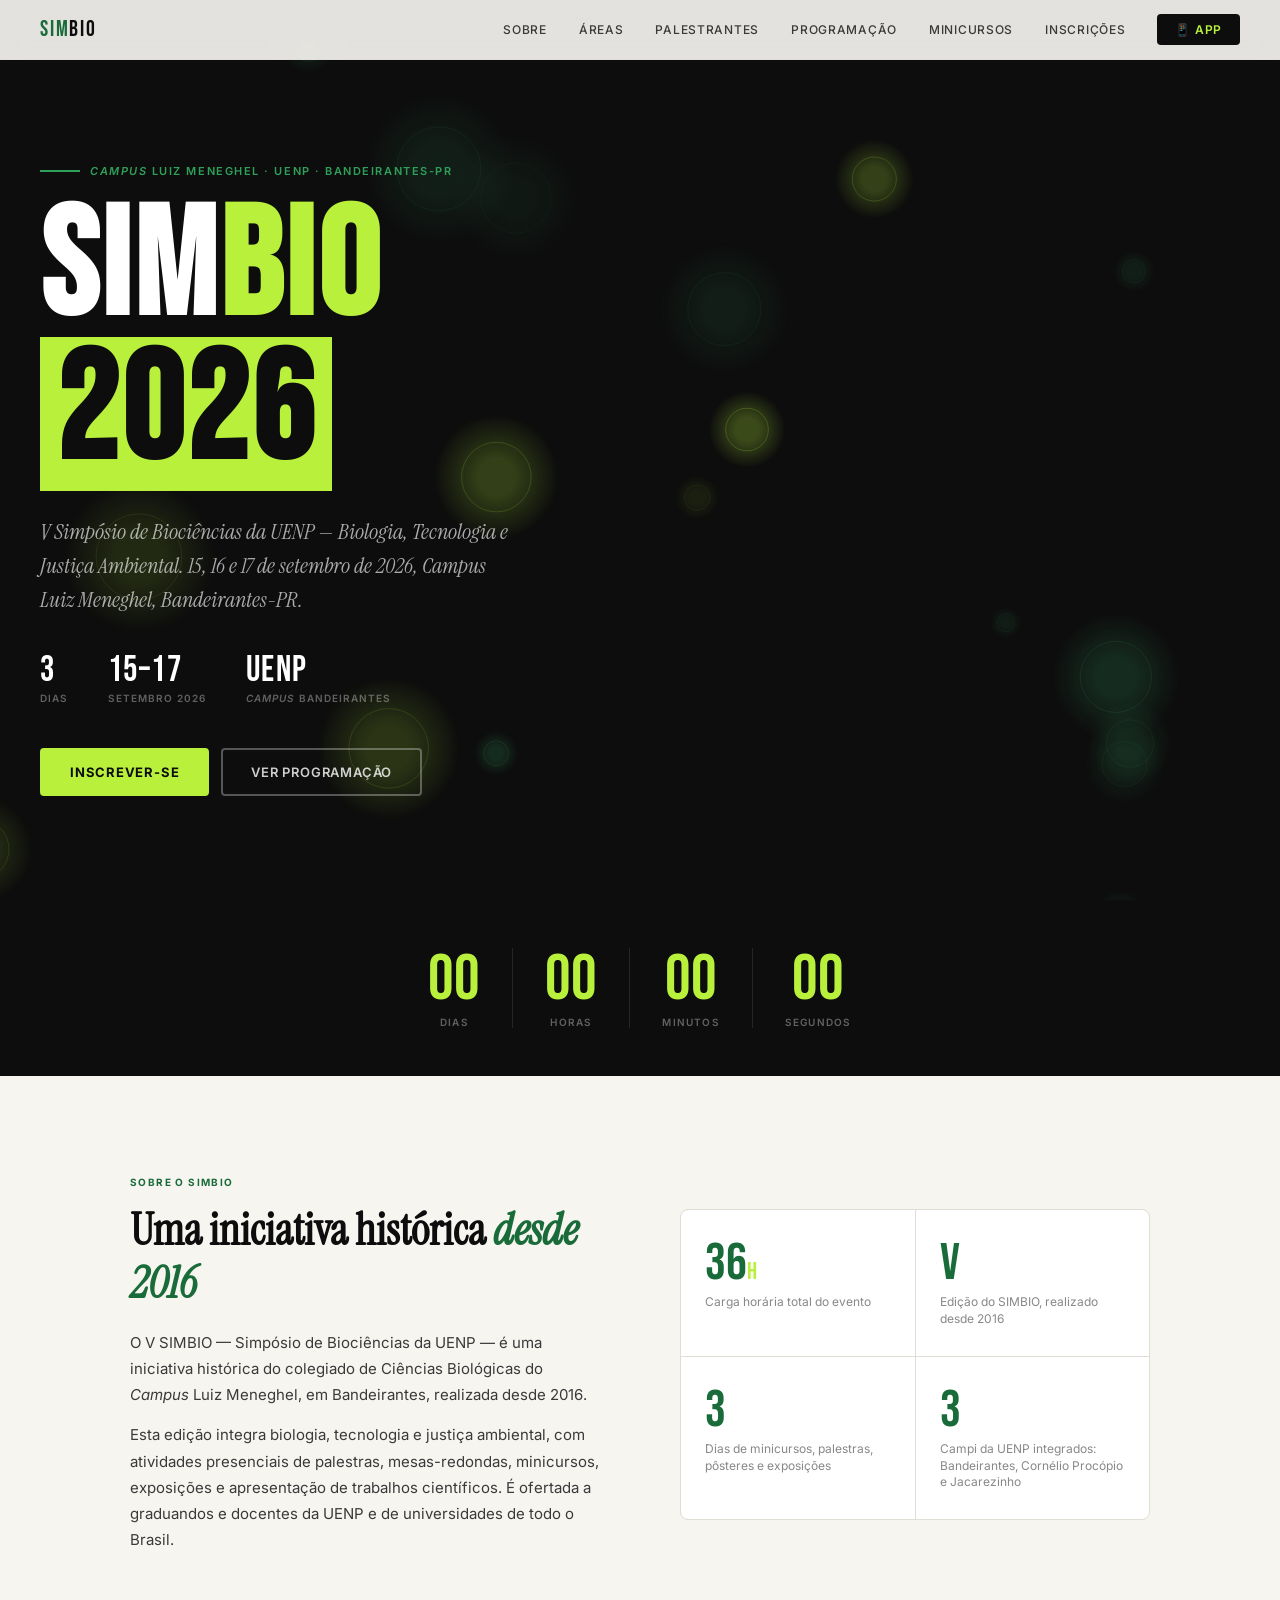
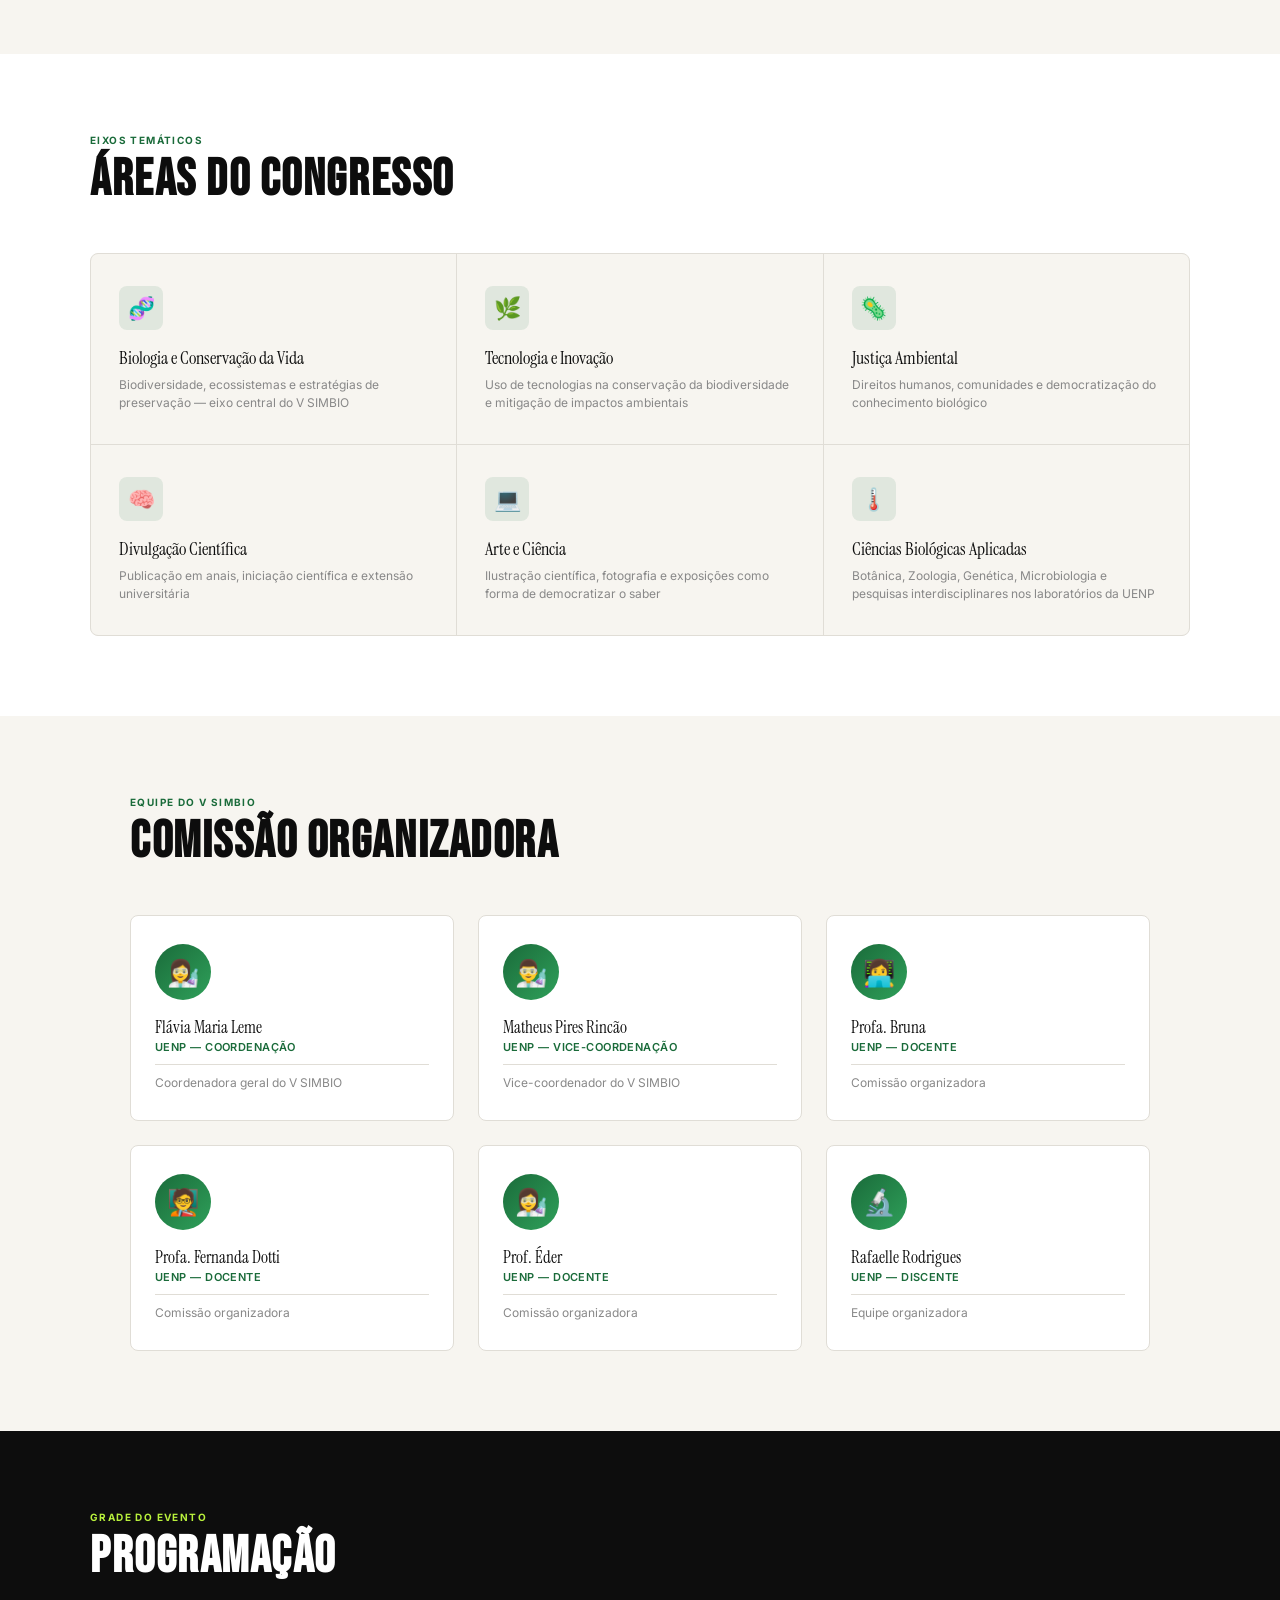
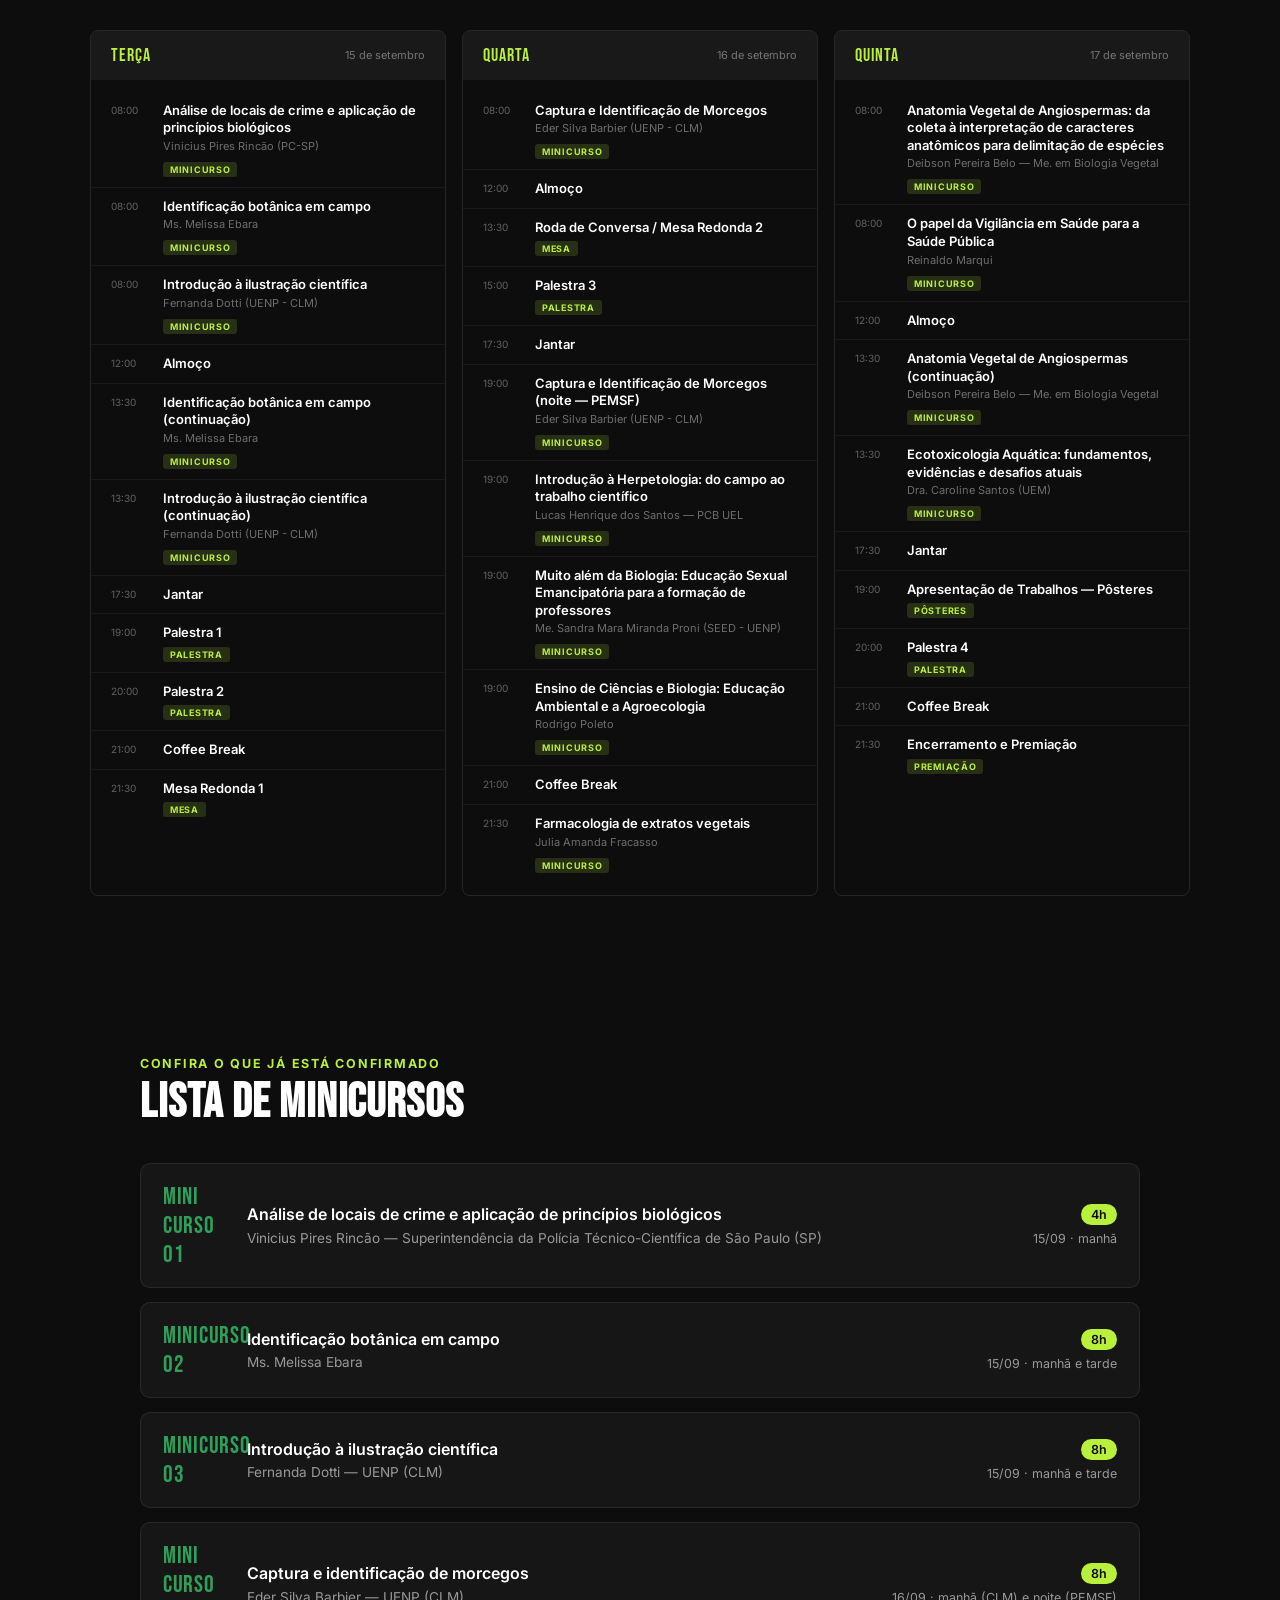
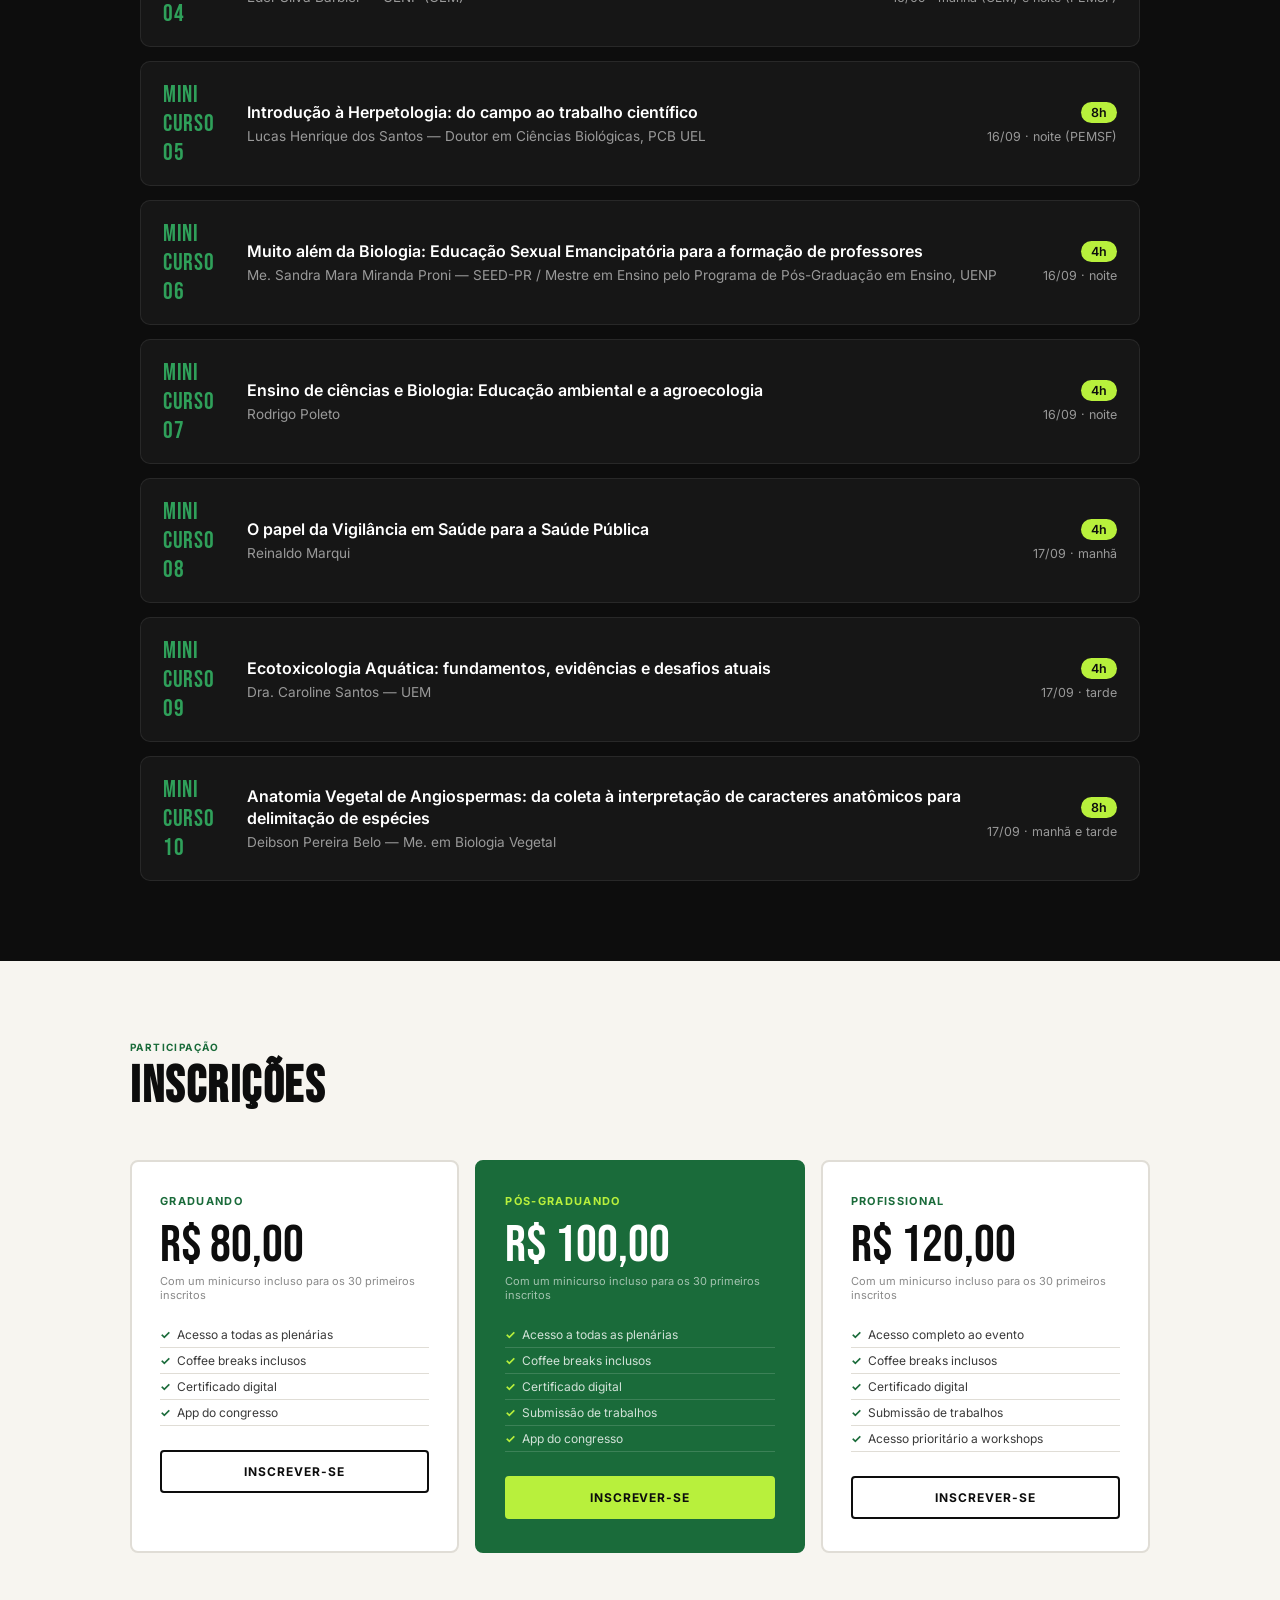
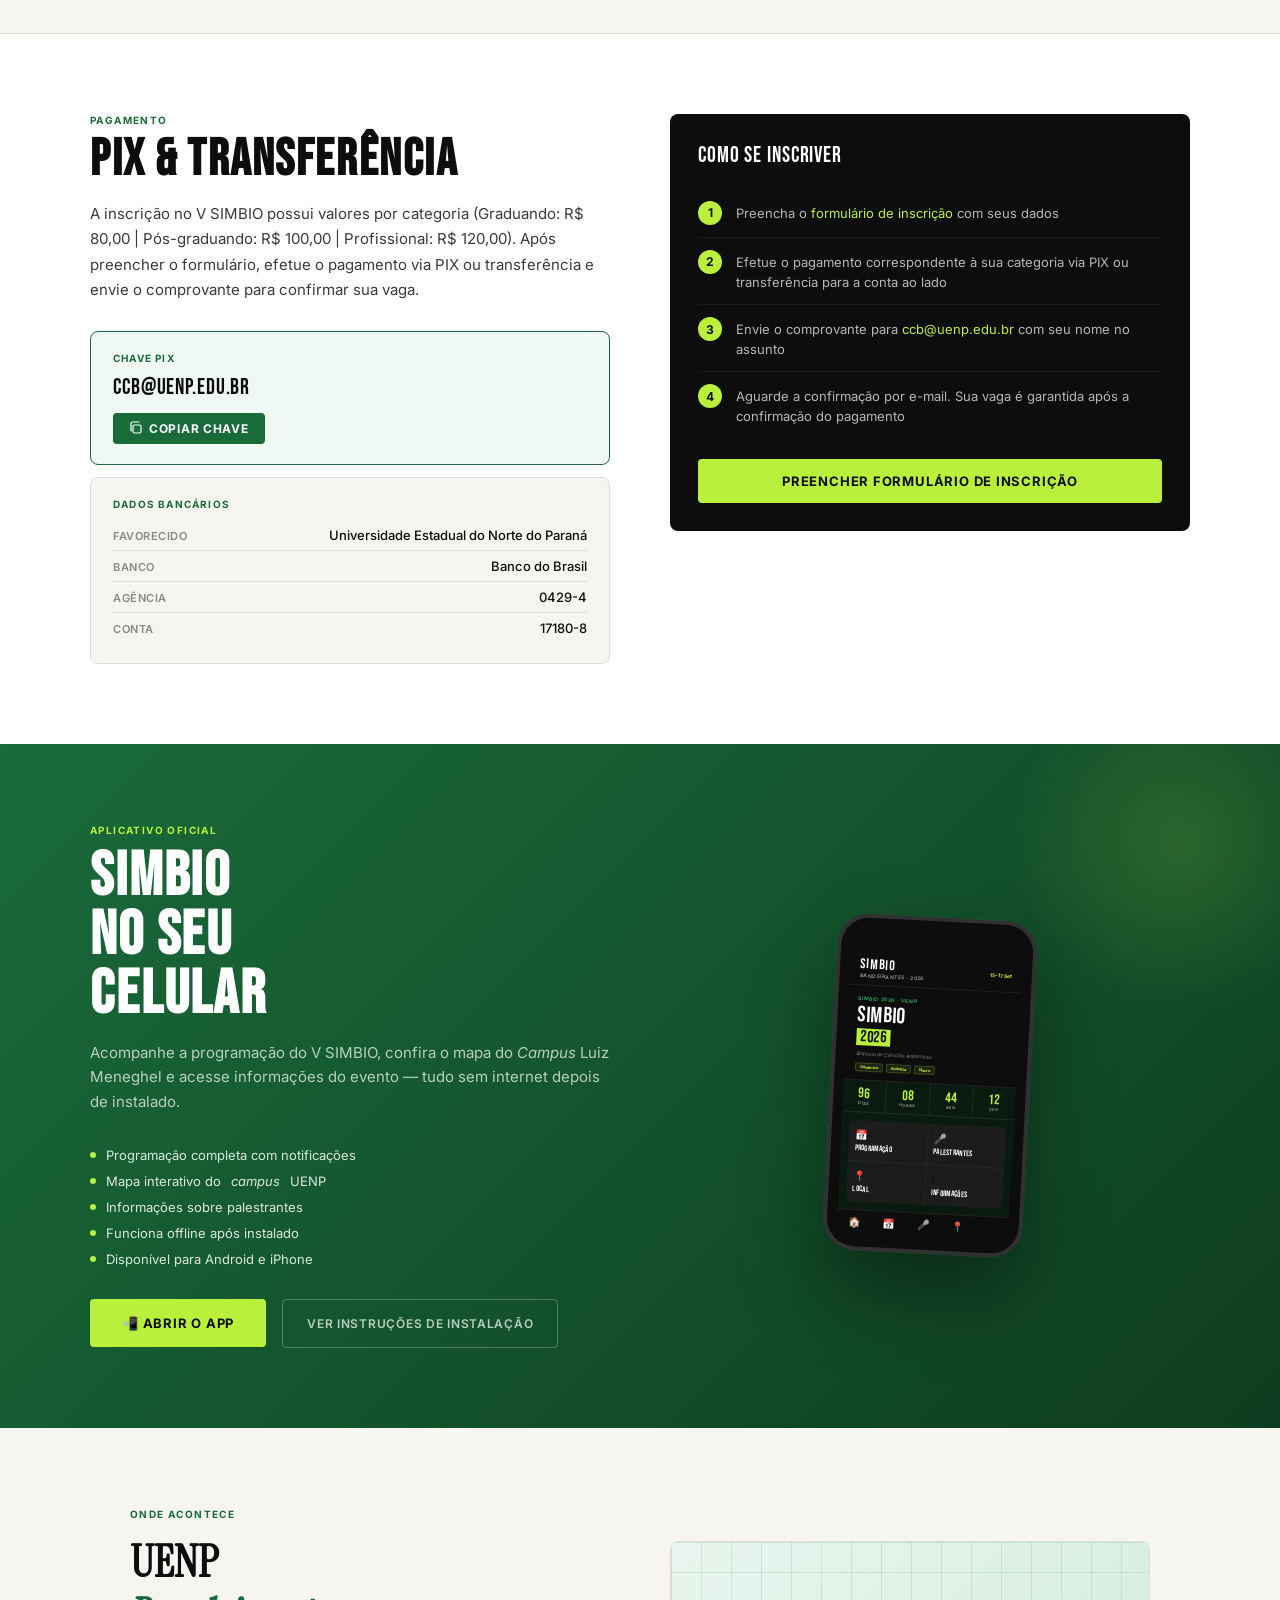
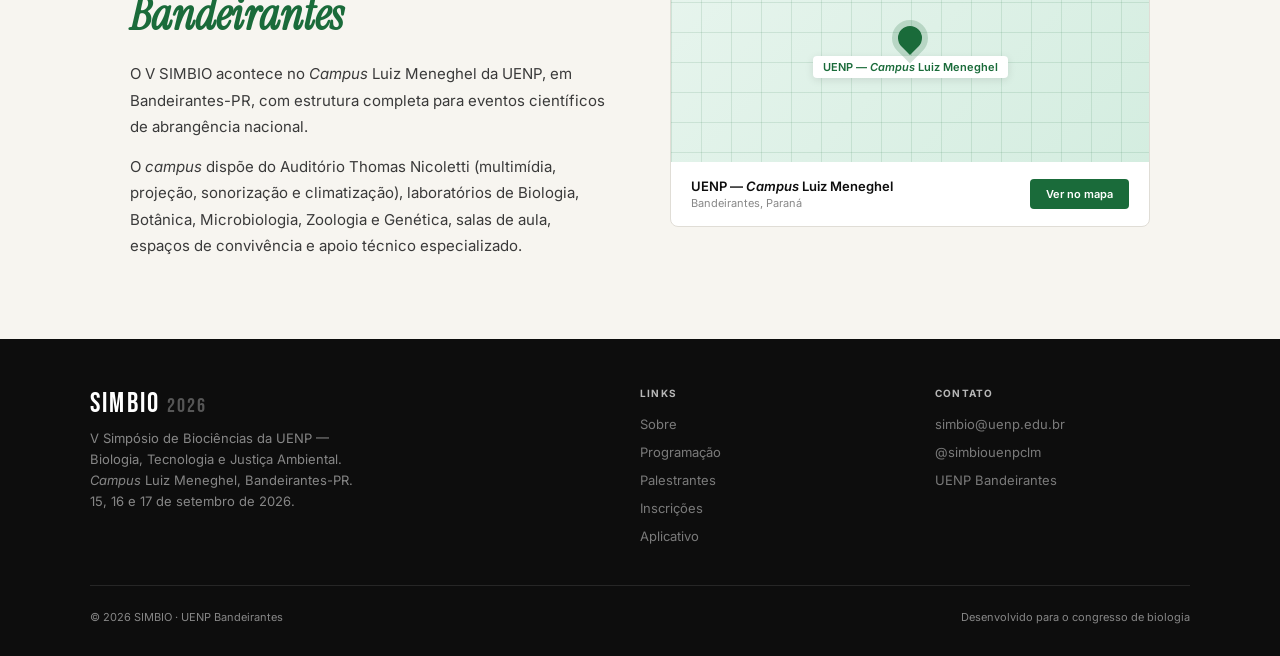
==== commit b550d88d: "lista mini curso" ====
--- a/index.html
+++ b/index.html
@@ -28,6 +28,7 @@
     <a href="#areas">Áreas</a>
     <a href="#palestrantes">Palestrantes</a>
     <a href="#programacao">Programação</a>
+    <a href="#minicursos">Minicursos</a>
     <a href="#inscricoes">Inscrições</a>
     <a href="app.html" class="nav-cta">📱 App</a>
   </div>
@@ -258,11 +259,6 @@
             <p class="prog-speaker">Eder Silva Barbier (UENP - CLM)</p>
             <span class="prog-tag">Minicurso</span>
           </div></div>
-          <div class="prog-item"><span class="prog-time">08:00</span><div>
-            <p class="prog-name">Ecotoxicologia</p>
-            <p class="prog-speaker">Dra. Caroline Santos (UEM)</p>
-            <span class="prog-tag">Minicurso</span>
-          </div></div>
           <div class="prog-item"><span class="prog-time">12:00</span><div><p class="prog-name">Almoço</p></div></div>
           <div class="prog-item"><span class="prog-time">13:30</span><div><p class="prog-name">Roda de Conversa / Mesa Redonda 2</p><span class="prog-tag">Mesa</span></div></div>
           <div class="prog-item"><span class="prog-time">15:00</span><div><p class="prog-name">Palestra 3</p><span class="prog-tag">Palestra</span></div></div>
@@ -278,8 +274,13 @@
             <span class="prog-tag">Minicurso</span>
           </div></div>
           <div class="prog-item"><span class="prog-time">19:00</span><div>
-            <p class="prog-name">Muito além da Biologia: Educação Sexual Emancipatória</p>
+            <p class="prog-name">Muito além da Biologia: Educação Sexual Emancipatória para a formação de professores</p>
             <p class="prog-speaker">Me. Sandra Mara Miranda Proni (SEED - UENP)</p>
+            <span class="prog-tag">Minicurso</span>
+          </div></div>
+          <div class="prog-item"><span class="prog-time">19:00</span><div>
+            <p class="prog-name">Ensino de Ciências e Biologia: Educação Ambiental e a Agroecologia</p>
+            <p class="prog-speaker">Rodrigo Poleto</p>
             <span class="prog-tag">Minicurso</span>
           </div></div>
           <div class="prog-item"><span class="prog-time">21:00</span><div><p class="prog-name">Coffee Break</p></div></div>
@@ -298,14 +299,24 @@
         </div>
         <div class="prog-items">
           <div class="prog-item"><span class="prog-time">08:00</span><div>
-            <p class="prog-name">Anatomia Vegetal de Angiospermas: da coleta à interpretação de caracteres anatômicos</p>
+            <p class="prog-name">Anatomia Vegetal de Angiospermas: da coleta à interpretação de caracteres anatômicos para delimitação de espécies</p>
             <p class="prog-speaker">Deibson Pereira Belo — Me. em Biologia Vegetal</p>
+            <span class="prog-tag">Minicurso</span>
+          </div></div>
+          <div class="prog-item"><span class="prog-time">08:00</span><div>
+            <p class="prog-name">O papel da Vigilância em Saúde para a Saúde Pública</p>
+            <p class="prog-speaker">Reinaldo Marqui</p>
             <span class="prog-tag">Minicurso</span>
           </div></div>
           <div class="prog-item"><span class="prog-time">12:00</span><div><p class="prog-name">Almoço</p></div></div>
           <div class="prog-item"><span class="prog-time">13:30</span><div>
             <p class="prog-name">Anatomia Vegetal de Angiospermas (continuação)</p>
             <p class="prog-speaker">Deibson Pereira Belo — Me. em Biologia Vegetal</p>
+            <span class="prog-tag">Minicurso</span>
+          </div></div>
+          <div class="prog-item"><span class="prog-time">13:30</span><div>
+            <p class="prog-name">Ecotoxicologia Aquática: fundamentos, evidências e desafios atuais</p>
+            <p class="prog-speaker">Dra. Caroline Santos (UEM)</p>
             <span class="prog-tag">Minicurso</span>
           </div></div>
           <div class="prog-item"><span class="prog-time">17:30</span><div><p class="prog-name">Jantar</p></div></div>
@@ -314,6 +325,176 @@
           <div class="prog-item"><span class="prog-time">21:00</span><div><p class="prog-name">Coffee Break</p></div></div>
           <div class="prog-item"><span class="prog-time">21:30</span><div><p class="prog-name">Encerramento e Premiação</p><span class="prog-tag">Premiação</span></div></div>
         </div>
+      </div>
+    </div>
+  </div>
+</section>
+
+<!-- LISTA DE MINICURSOS -->
+<section class="mc-section" id="minicursos">
+  <style>
+    .mc-section{
+      background:#0d0d0d;
+      color:#fff;
+      padding:80px 24px;
+    }
+    .mc-inner{ max-width:1000px; margin:0 auto; }
+    .mc-section .section-label{
+      font-family:'Inter',sans-serif;
+      text-transform:uppercase;
+      letter-spacing:.14em;
+      font-size:.78rem;
+      color:#b8f03c;
+      margin:0 0 8px;
+    }
+    .mc-section .section-title{
+      font-family:'Bebas Neue',sans-serif;
+      font-size:clamp(2rem,5vw,3rem);
+      letter-spacing:.02em;
+      margin:0 0 36px;
+      color:#fff;
+    }
+    .mc-list{ display:flex; flex-direction:column; gap:14px; }
+    .mc-card{
+      display:grid;
+      grid-template-columns:64px 1fr auto;
+      gap:16px 20px;
+      align-items:center;
+      background:#161616;
+      border:1px solid rgba(255,255,255,0.08);
+      border-radius:10px;
+      padding:18px 22px;
+    }
+    .mc-code{
+      font-family:'Bebas Neue',sans-serif;
+      font-size:1.5rem;
+      color:#2fa05a;
+      letter-spacing:.03em;
+    }
+    .mc-title{
+      font-family:'Inter',sans-serif;
+      font-weight:600;
+      font-size:1rem;
+      color:#fff;
+      margin:0 0 4px;
+      line-height:1.35;
+    }
+    .mc-speaker{
+      font-family:'Inter',sans-serif;
+      font-size:.85rem;
+      color:#999;
+      margin:0;
+    }
+    .mc-meta{
+      display:flex;
+      flex-direction:column;
+      align-items:flex-end;
+      gap:6px;
+      text-align:right;
+      white-space:nowrap;
+    }
+    .mc-hours{
+      font-family:'Inter',sans-serif;
+      font-size:.78rem;
+      font-weight:600;
+      color:#0d0d0d;
+      background:#b8f03c;
+      padding:3px 10px;
+      border-radius:20px;
+    }
+    .mc-date{
+      font-family:'Inter',sans-serif;
+      font-size:.78rem;
+      color:#999;
+    }
+    @media (max-width:640px){
+      .mc-card{ grid-template-columns:1fr; text-align:left; }
+      .mc-meta{ align-items:flex-start; text-align:left; flex-direction:row; }
+    }
+  </style>
+  <div class="mc-inner">
+    <p class="section-label">Confira o que já está confirmado</p>
+    <h2 class="section-title">Lista de Minicursos</h2>
+    <div class="mc-list">
+      <div class="mc-card">
+        <span class="mc-code">Mini Curso 01</span>
+        <div>
+          <p class="mc-title">Análise de locais de crime e aplicação de princípios biológicos</p>
+          <p class="mc-speaker">Vinicius Pires Rincão — Superintendência da Polícia Técnico-Científica de São Paulo (SP)</p>
+        </div>
+        <div class="mc-meta"><span class="mc-hours">4h</span><span class="mc-date">15/09 · manhã</span></div>
+      </div>
+      <div class="mc-card">
+        <span class="mc-code">MiniCurso 02</span>
+        <div>
+          <p class="mc-title">Identificação botânica em campo</p>
+          <p class="mc-speaker">Ms. Melissa Ebara</p>
+        </div>
+        <div class="mc-meta"><span class="mc-hours">8h</span><span class="mc-date">15/09 · manhã e tarde</span></div>
+      </div>
+      <div class="mc-card">
+        <span class="mc-code">MiniCurso 03</span>
+        <div>
+          <p class="mc-title">Introdução à ilustração científica</p>
+          <p class="mc-speaker">Fernanda Dotti — UENP (CLM)</p>
+        </div>
+        <div class="mc-meta"><span class="mc-hours">8h</span><span class="mc-date">15/09 · manhã e tarde</span></div>
+      </div>
+      <div class="mc-card">
+        <span class="mc-code">Mini Curso 04</span>
+        <div>
+          <p class="mc-title">Captura e identificação de morcegos</p>
+          <p class="mc-speaker">Eder Silva Barbier — UENP (CLM)</p>
+        </div>
+        <div class="mc-meta"><span class="mc-hours">8h</span><span class="mc-date">16/09 · manhã (CLM) e noite (PEMSF)</span></div>
+      </div>
+      <div class="mc-card">
+        <span class="mc-code">Mini Curso 05</span>
+        <div>
+          <p class="mc-title">Introdução à Herpetologia: do campo ao trabalho científico</p>
+          <p class="mc-speaker">Lucas Henrique dos Santos — Doutor em Ciências Biológicas, PCB UEL</p>
+        </div>
+        <div class="mc-meta"><span class="mc-hours">8h</span><span class="mc-date">16/09 · noite (PEMSF)</span></div>
+      </div>
+      <div class="mc-card">
+        <span class="mc-code">Mini Curso 06</span>
+        <div>
+          <p class="mc-title">Muito além da Biologia: Educação Sexual Emancipatória para a formação de professores</p>
+          <p class="mc-speaker">Me. Sandra Mara Miranda Proni — SEED-PR / Mestre em Ensino pelo Programa de Pós-Graduação em Ensino, UENP</p>
+        </div>
+        <div class="mc-meta"><span class="mc-hours">4h</span><span class="mc-date">16/09 · noite</span></div>
+      </div>
+      <div class="mc-card">
+        <span class="mc-code">Mini Curso 07</span>
+        <div>
+          <p class="mc-title">Ensino de ciências e Biologia: Educação ambiental e a agroecologia</p>
+          <p class="mc-speaker">Rodrigo Poleto</p>
+        </div>
+        <div class="mc-meta"><span class="mc-hours">4h</span><span class="mc-date">16/09 · noite</span></div>
+      </div>
+      <div class="mc-card">
+        <span class="mc-code">Mini Curso 08</span>
+        <div>
+          <p class="mc-title">O papel da Vigilância em Saúde para a Saúde Pública</p>
+          <p class="mc-speaker">Reinaldo Marqui</p>
+        </div>
+        <div class="mc-meta"><span class="mc-hours">4h</span><span class="mc-date">17/09 · manhã</span></div>
+      </div>
+      <div class="mc-card">
+        <span class="mc-code">Mini Curso 09</span>
+        <div>
+          <p class="mc-title">Ecotoxicologia Aquática: fundamentos, evidências e desafios atuais</p>
+          <p class="mc-speaker">Dra. Caroline Santos — UEM</p>
+        </div>
+        <div class="mc-meta"><span class="mc-hours">4h</span><span class="mc-date">17/09 · tarde</span></div>
+      </div>
+      <div class="mc-card">
+        <span class="mc-code">Mini Curso 10</span>
+        <div>
+          <p class="mc-title">Anatomia Vegetal de Angiospermas: da coleta à interpretação de caracteres anatômicos para delimitação de espécies</p>
+          <p class="mc-speaker">Deibson Pereira Belo — Me. em Biologia Vegetal</p>
+        </div>
+        <div class="mc-meta"><span class="mc-hours">8h</span><span class="mc-date">17/09 · manhã e tarde</span></div>
       </div>
     </div>
   </div>
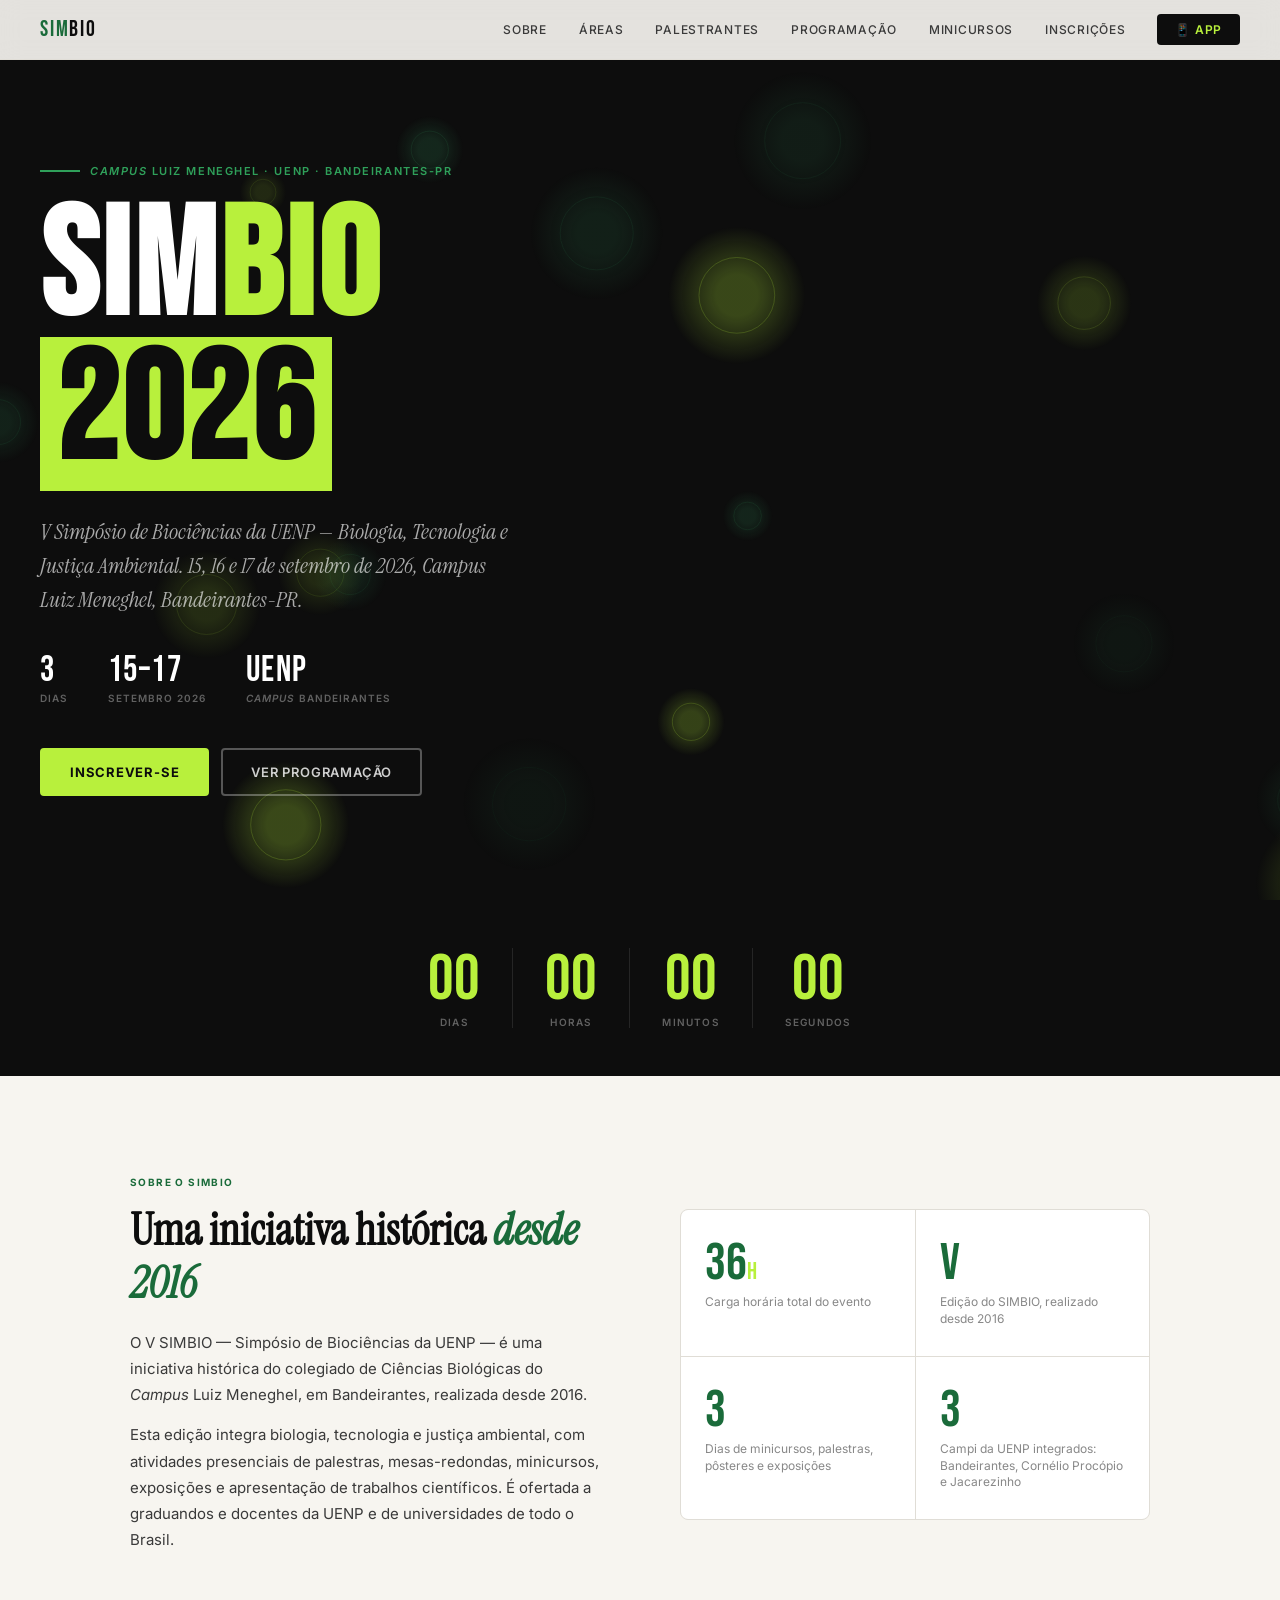
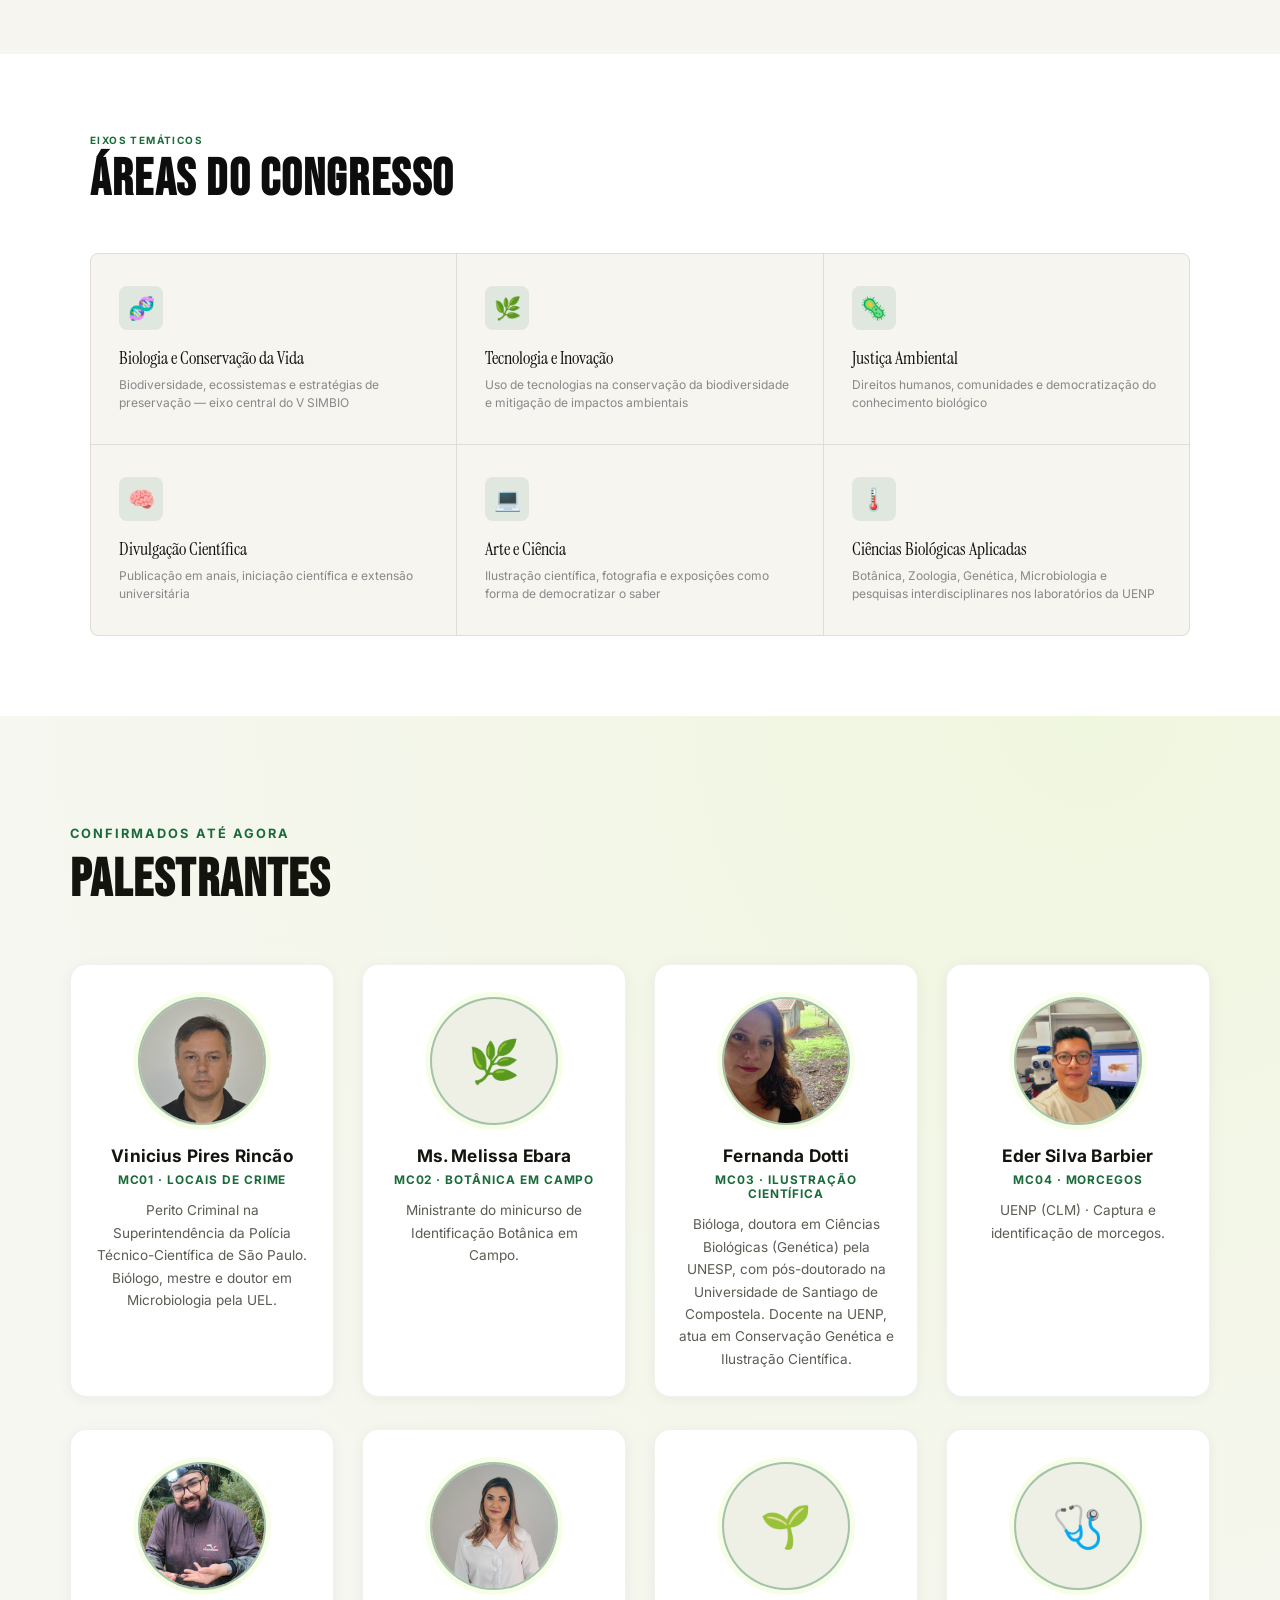
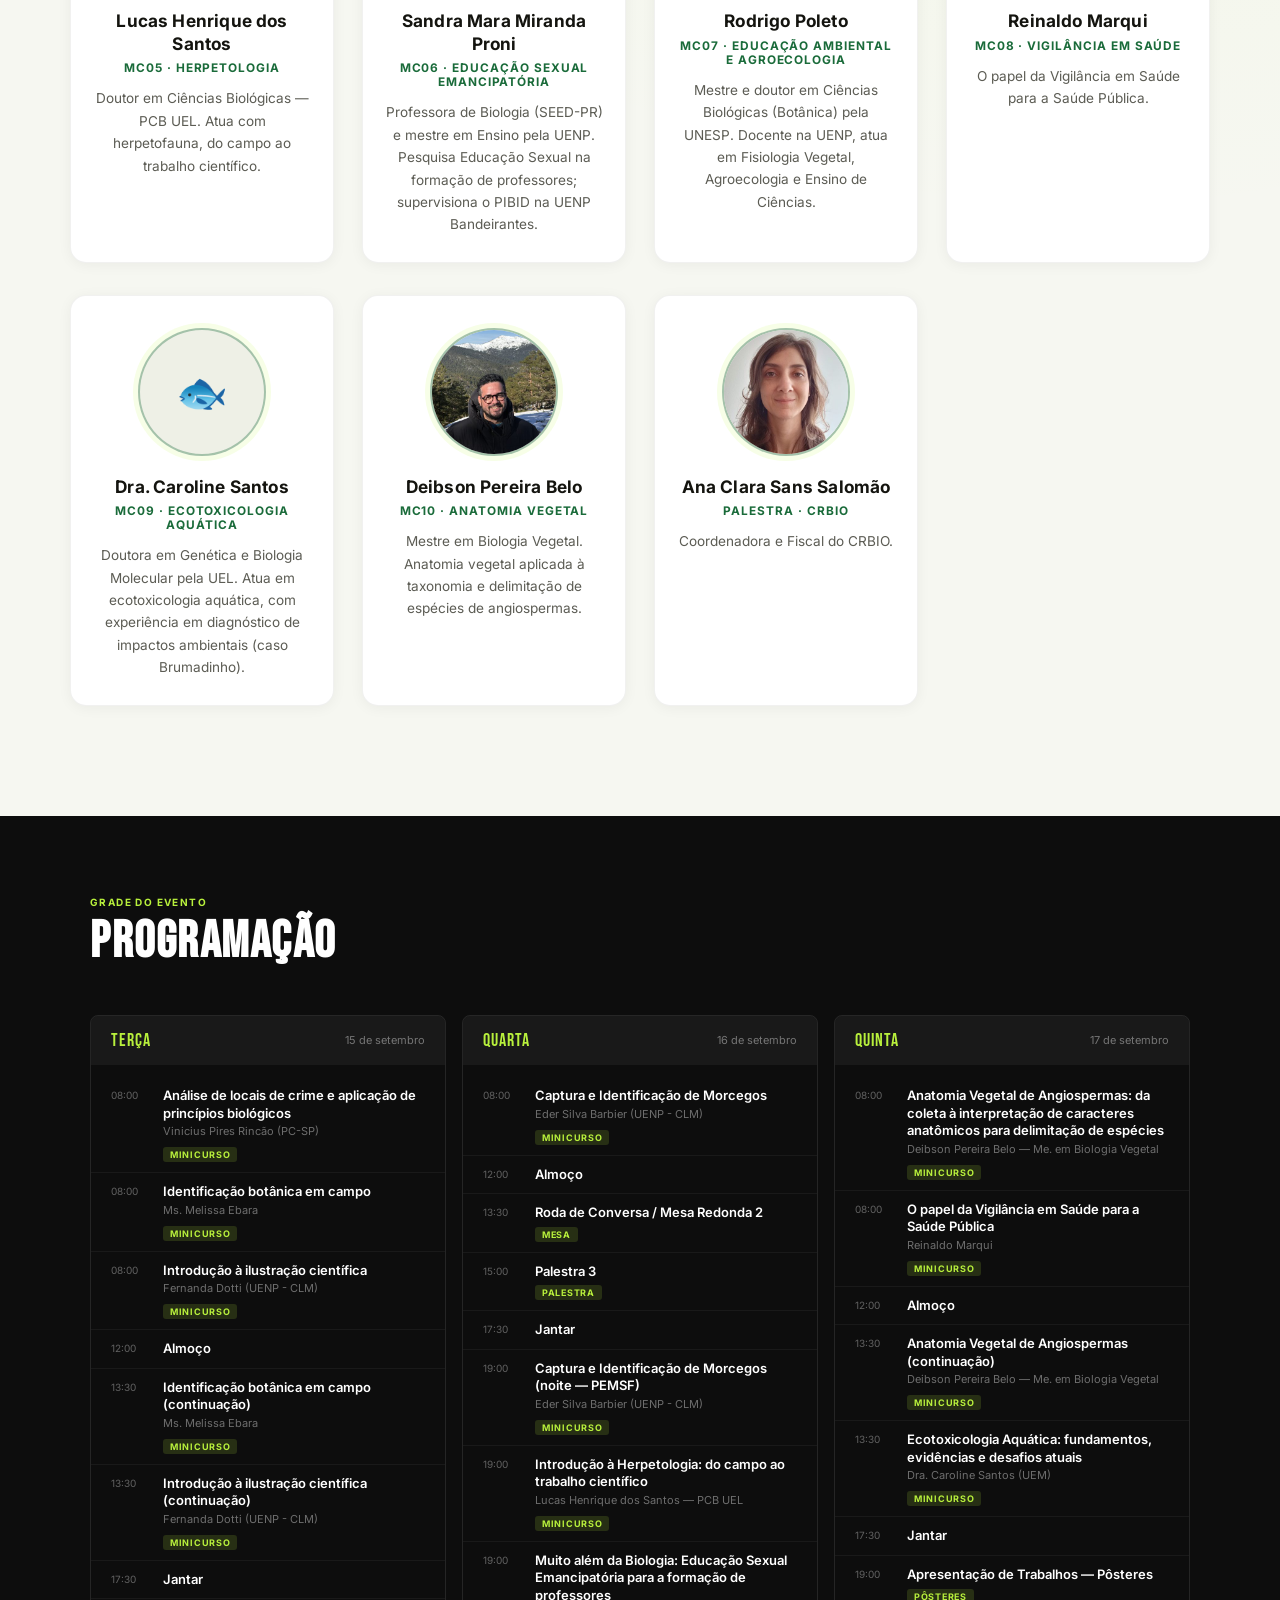
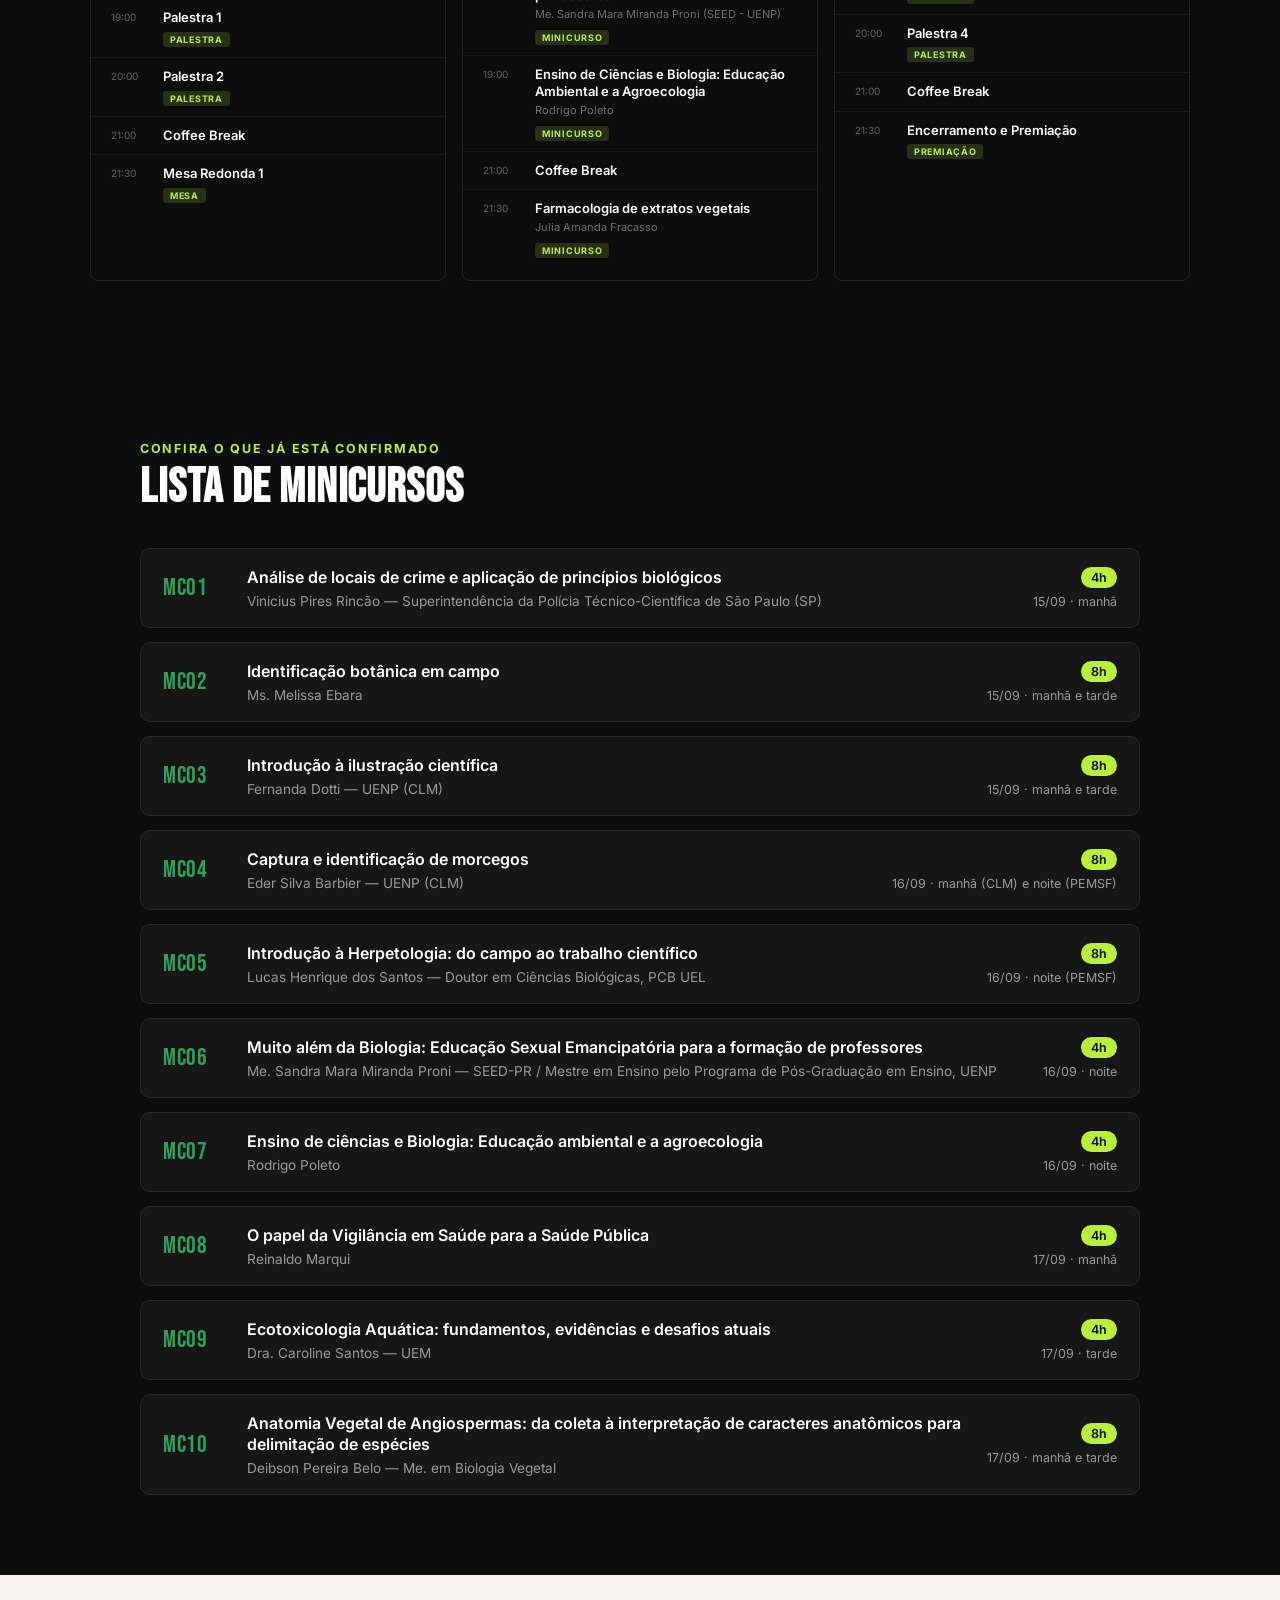
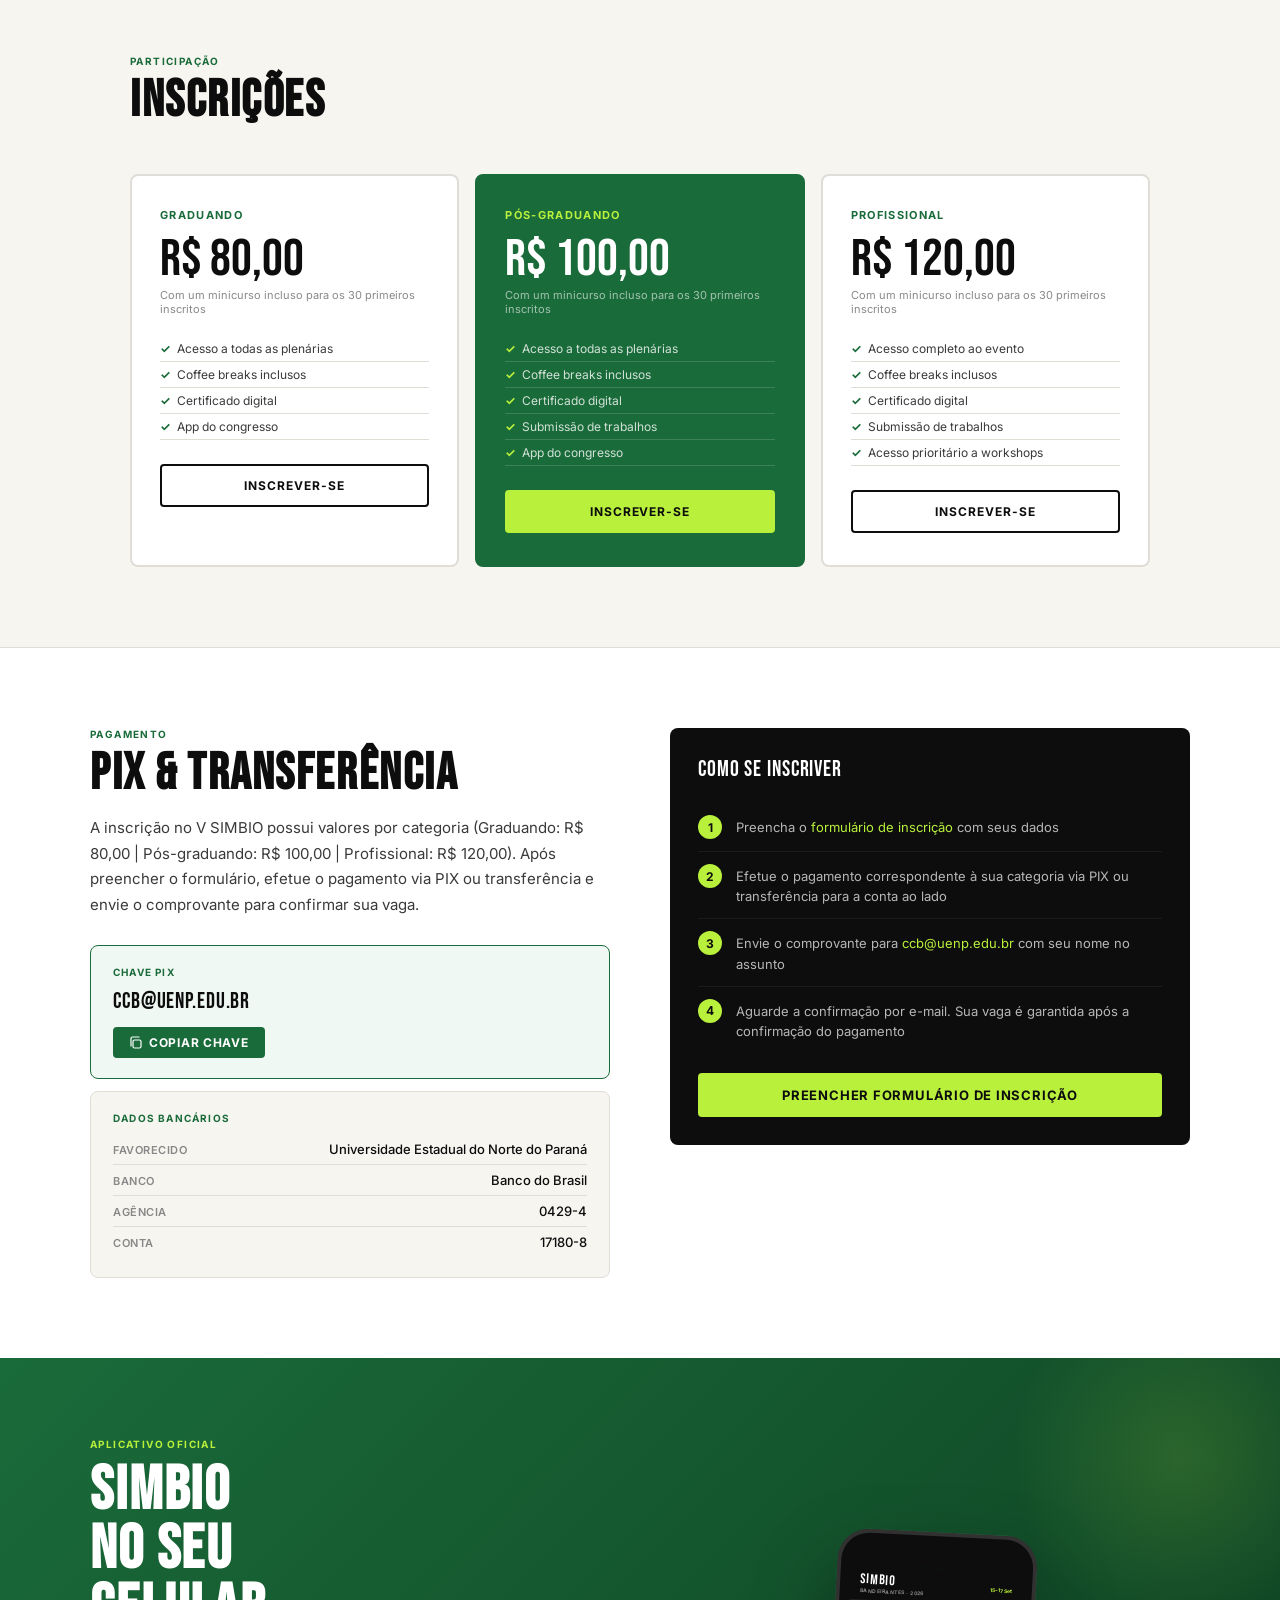
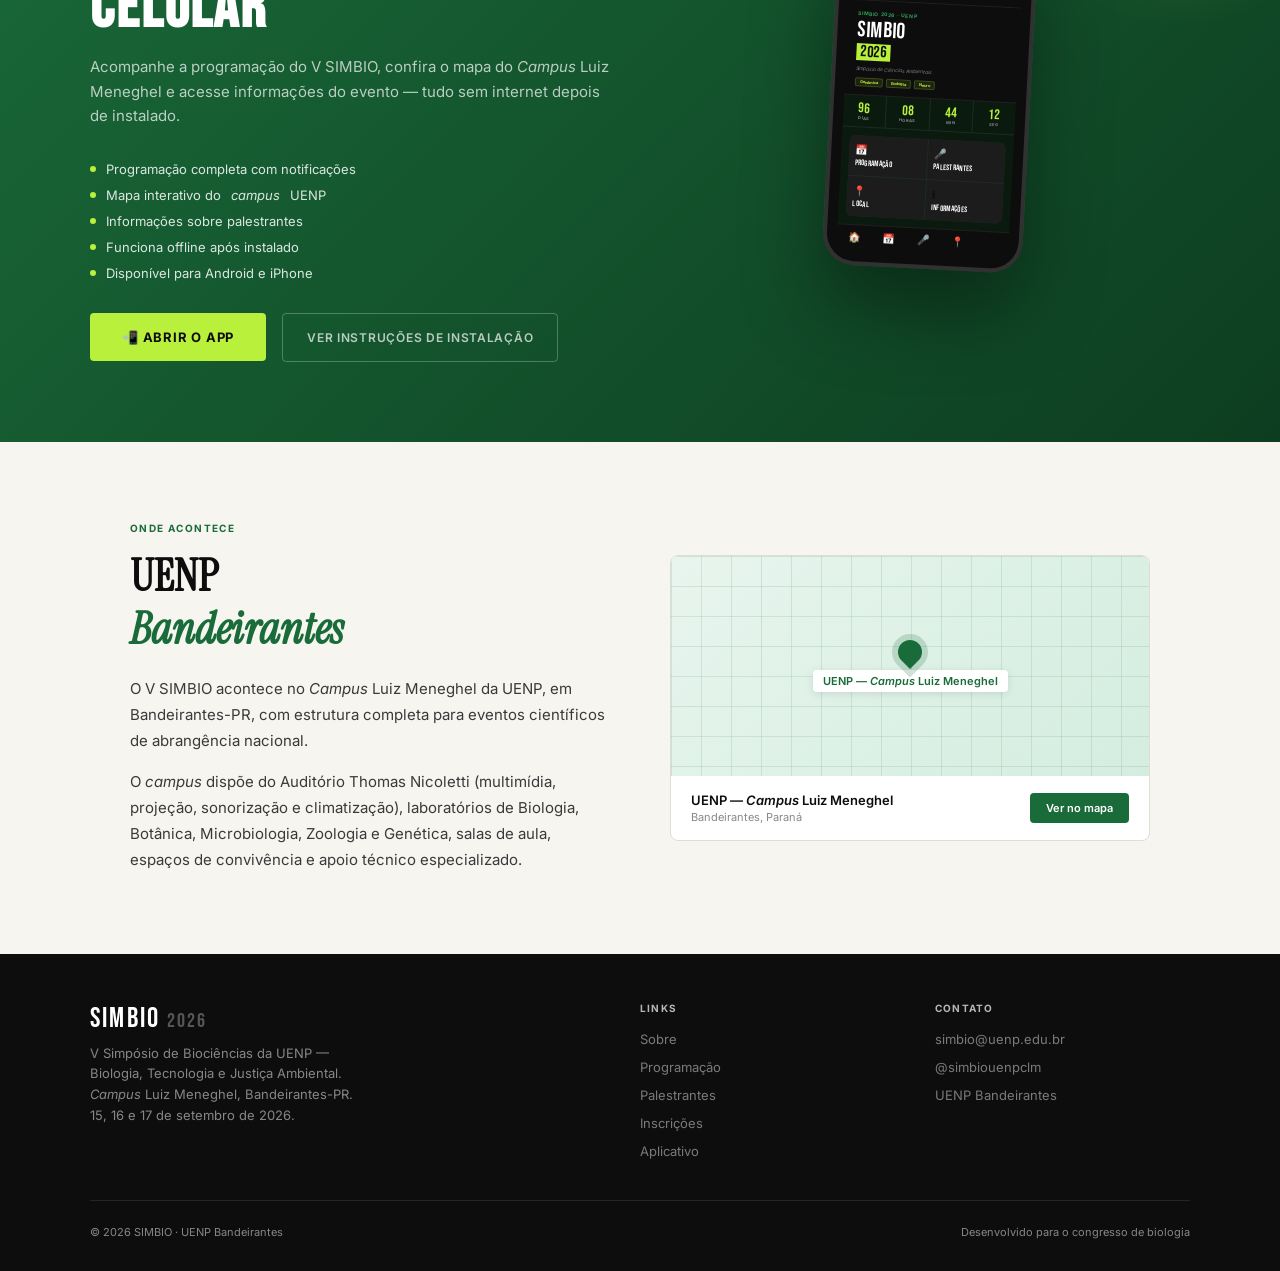
==== commit f3682f75: "fotos e palestrantes" ====
--- a/index.html
+++ b/index.html
@@ -152,51 +152,89 @@
 </section>
 
 <!-- PALESTRANTES -->
-<section id="palestrantes">
-  <div class="speakers-section">
-    <div class="section-header" style="margin-bottom:0">
-      <div>
-        <p class="section-label">Equipe do V SIMBIO</p>
-        <h2 class="section-title">Comissão Organizadora</h2>
-      </div>
-    </div>
-    <div class="speakers-grid">
-      <div class="speaker-card">
-        <div class="sp-avatar">👩‍🔬</div>
-        <p class="sp-name">Flávia Maria Leme</p>
-        <p class="sp-inst">UENP — Coordenação</p>
-        <p class="sp-topic">Coordenadora geral do V SIMBIO</p>
-      </div>
-      <div class="speaker-card">
-        <div class="sp-avatar">👨‍🔬</div>
-        <p class="sp-name">Matheus Pires Rincão</p>
-        <p class="sp-inst">UENP — Vice-coordenação</p>
-        <p class="sp-topic">Vice-coordenador do V SIMBIO</p>
-      </div>
-      <div class="speaker-card">
-        <div class="sp-avatar">👩‍💻</div>
-        <p class="sp-name">Profa. Bruna</p>
-        <p class="sp-inst">UENP — Docente</p>
-        <p class="sp-topic">Comissão organizadora</p>
-      </div>
-      <div class="speaker-card">
-        <div class="sp-avatar">🧑‍🏫</div>
-        <p class="sp-name">Profa. Fernanda Dotti</p>
-        <p class="sp-inst">UENP — Docente</p>
-        <p class="sp-topic">Comissão organizadora</p>
-      </div>
-      <div class="speaker-card">
-        <div class="sp-avatar">👩‍🔬</div>
-        <p class="sp-name">Prof. Éder</p>
-        <p class="sp-inst">UENP — Docente</p>
-        <p class="sp-topic">Comissão organizadora</p>
-      </div>
-      <div class="speaker-card">
-        <div class="sp-avatar">🔬</div>
-        <p class="sp-name">Rafaelle Rodrigues</p>
-        <p class="sp-inst">UENP — Discente</p>
-        <p class="sp-topic">Equipe organizadora</p>
-      </div>
+<section id="palestrantes" class="pal-section">
+  <div class="pal-inner">
+    <p class="section-label">Confirmados até agora</p>
+    <h2 class="section-title">Palestrantes</h2>
+    <div class="pal-grid">
+
+      <div class="pal-card">
+        <div class="pal-avatar"><img src="vinicius-rincao.jpg" alt="Vinicius Pires Rincão"></div>
+        <p class="pal-name">Vinicius Pires Rincão</p>
+        <p class="pal-topic">MC01 · Locais de crime</p>
+        <p class="pal-bio">Perito Criminal na Superintendência da Polícia Técnico-Científica de São Paulo. Biólogo, mestre e doutor em Microbiologia pela UEL.</p>
+      </div>
+
+      <div class="pal-card">
+        <div class="pal-avatar pal-emoji">🌿</div>
+        <p class="pal-name">Ms. Melissa Ebara</p>
+        <p class="pal-topic">MC02 · Botânica em campo</p>
+        <p class="pal-bio">Ministrante do minicurso de Identificação Botânica em Campo.</p>
+      </div>
+
+      <div class="pal-card">
+        <div class="pal-avatar"><img src="fernanda-dotti.jpg" alt="Fernanda Dotti"></div>
+        <p class="pal-name">Fernanda Dotti</p>
+        <p class="pal-topic">MC03 · Ilustração científica</p>
+        <p class="pal-bio">Bióloga, doutora em Ciências Biológicas (Genética) pela UNESP, com pós-doutorado na Universidade de Santiago de Compostela. Docente na UENP, atua em Conservação Genética e Ilustração Científica.</p>
+      </div>
+
+      <div class="pal-card">
+        <div class="pal-avatar"><img src="eder barbier.jpeg" alt="Éder Barbier"></div>
+        <p class="pal-name">Eder Silva Barbier</p>
+        <p class="pal-topic">MC04 · Morcegos</p>
+        <p class="pal-bio">UENP (CLM) · Captura e identificação de morcegos.</p>
+      </div>
+
+      <div class="pal-card">
+        <div class="pal-avatar"><img src="lucas-henrique.jpg" alt="Lucas Henrique dos Santos"></div>
+        <p class="pal-name">Lucas Henrique dos Santos</p>
+        <p class="pal-topic">MC05 · Herpetologia</p>
+        <p class="pal-bio">Doutor em Ciências Biológicas — PCB UEL. Atua com herpetofauna, do campo ao trabalho científico.</p>
+      </div>
+
+      <div class="pal-card">
+        <div class="pal-avatar"><img src="Sandra mara.jpeg" alt="Sandra Mara Miranda Proni"></div>
+        <p class="pal-name">Sandra Mara Miranda Proni</p>
+        <p class="pal-topic">MC06 · Educação Sexual Emancipatória</p>
+        <p class="pal-bio">Professora de Biologia (SEED-PR) e mestre em Ensino pela UENP. Pesquisa Educação Sexual na formação de professores; supervisiona o PIBID na UENP Bandeirantes.</p>
+      </div>
+
+      <div class="pal-card">
+        <div class="pal-avatar pal-emoji">🌱</div>
+        <p class="pal-name">Rodrigo Poleto</p>
+        <p class="pal-topic">MC07 · Educação ambiental e agroecologia</p>
+        <p class="pal-bio">Mestre e doutor em Ciências Biológicas (Botânica) pela UNESP. Docente na UENP, atua em Fisiologia Vegetal, Agroecologia e Ensino de Ciências.</p>
+      </div>
+
+      <div class="pal-card">
+        <div class="pal-avatar pal-emoji">🩺</div>
+        <p class="pal-name">Reinaldo Marqui</p>
+        <p class="pal-topic">MC08 · Vigilância em Saúde</p>
+        <p class="pal-bio">O papel da Vigilância em Saúde para a Saúde Pública.</p>
+      </div>
+
+      <div class="pal-card">
+        <div class="pal-avatar pal-emoji">🐟</div>
+        <p class="pal-name">Dra. Caroline Santos</p>
+        <p class="pal-topic">MC09 · Ecotoxicologia Aquática</p>
+        <p class="pal-bio">Doutora em Genética e Biologia Molecular pela UEL. Atua em ecotoxicologia aquática, com experiência em diagnóstico de impactos ambientais (caso Brumadinho).</p>
+      </div>
+
+      <div class="pal-card">
+        <div class="pal-avatar"><img src="deibson-belo.jpg" alt="Deibson Pereira Belo"></div>
+        <p class="pal-name">Deibson Pereira Belo</p>
+        <p class="pal-topic">MC10 · Anatomia Vegetal</p>
+        <p class="pal-bio">Mestre em Biologia Vegetal. Anatomia vegetal aplicada à taxonomia e delimitação de espécies de angiospermas.</p>
+      </div>
+
+      <div class="pal-card">
+        <div class="pal-avatar"><img src="ana-clara.jpg" alt="Ana Clara Sans Salomão"></div>
+        <p class="pal-name">Ana Clara Sans Salomão</p>
+        <p class="pal-topic">Palestra · CRBIO</p>
+        <p class="pal-bio">Coordenadora e Fiscal do CRBIO.</p>
+      </div>
+
     </div>
   </div>
 </section>
@@ -417,7 +455,7 @@
     <h2 class="section-title">Lista de Minicursos</h2>
     <div class="mc-list">
       <div class="mc-card">
-        <span class="mc-code">Mini Curso 01</span>
+        <span class="mc-code">MC01</span>
         <div>
           <p class="mc-title">Análise de locais de crime e aplicação de princípios biológicos</p>
           <p class="mc-speaker">Vinicius Pires Rincão — Superintendência da Polícia Técnico-Científica de São Paulo (SP)</p>
@@ -425,7 +463,7 @@
         <div class="mc-meta"><span class="mc-hours">4h</span><span class="mc-date">15/09 · manhã</span></div>
       </div>
       <div class="mc-card">
-        <span class="mc-code">MiniCurso 02</span>
+        <span class="mc-code">MC02</span>
         <div>
           <p class="mc-title">Identificação botânica em campo</p>
           <p class="mc-speaker">Ms. Melissa Ebara</p>
@@ -433,7 +471,7 @@
         <div class="mc-meta"><span class="mc-hours">8h</span><span class="mc-date">15/09 · manhã e tarde</span></div>
       </div>
       <div class="mc-card">
-        <span class="mc-code">MiniCurso 03</span>
+        <span class="mc-code">MC03</span>
         <div>
           <p class="mc-title">Introdução à ilustração científica</p>
           <p class="mc-speaker">Fernanda Dotti — UENP (CLM)</p>
@@ -441,7 +479,7 @@
         <div class="mc-meta"><span class="mc-hours">8h</span><span class="mc-date">15/09 · manhã e tarde</span></div>
       </div>
       <div class="mc-card">
-        <span class="mc-code">Mini Curso 04</span>
+        <span class="mc-code">MC04</span>
         <div>
           <p class="mc-title">Captura e identificação de morcegos</p>
           <p class="mc-speaker">Eder Silva Barbier — UENP (CLM)</p>
@@ -449,7 +487,7 @@
         <div class="mc-meta"><span class="mc-hours">8h</span><span class="mc-date">16/09 · manhã (CLM) e noite (PEMSF)</span></div>
       </div>
       <div class="mc-card">
-        <span class="mc-code">Mini Curso 05</span>
+        <span class="mc-code">MC05</span>
         <div>
           <p class="mc-title">Introdução à Herpetologia: do campo ao trabalho científico</p>
           <p class="mc-speaker">Lucas Henrique dos Santos — Doutor em Ciências Biológicas, PCB UEL</p>
@@ -457,7 +495,7 @@
         <div class="mc-meta"><span class="mc-hours">8h</span><span class="mc-date">16/09 · noite (PEMSF)</span></div>
       </div>
       <div class="mc-card">
-        <span class="mc-code">Mini Curso 06</span>
+        <span class="mc-code">MC06</span>
         <div>
           <p class="mc-title">Muito além da Biologia: Educação Sexual Emancipatória para a formação de professores</p>
           <p class="mc-speaker">Me. Sandra Mara Miranda Proni — SEED-PR / Mestre em Ensino pelo Programa de Pós-Graduação em Ensino, UENP</p>
@@ -465,7 +503,7 @@
         <div class="mc-meta"><span class="mc-hours">4h</span><span class="mc-date">16/09 · noite</span></div>
       </div>
       <div class="mc-card">
-        <span class="mc-code">Mini Curso 07</span>
+        <span class="mc-code">MC07</span>
         <div>
           <p class="mc-title">Ensino de ciências e Biologia: Educação ambiental e a agroecologia</p>
           <p class="mc-speaker">Rodrigo Poleto</p>
@@ -473,7 +511,7 @@
         <div class="mc-meta"><span class="mc-hours">4h</span><span class="mc-date">16/09 · noite</span></div>
       </div>
       <div class="mc-card">
-        <span class="mc-code">Mini Curso 08</span>
+        <span class="mc-code">MC08</span>
         <div>
           <p class="mc-title">O papel da Vigilância em Saúde para a Saúde Pública</p>
           <p class="mc-speaker">Reinaldo Marqui</p>
@@ -481,7 +519,7 @@
         <div class="mc-meta"><span class="mc-hours">4h</span><span class="mc-date">17/09 · manhã</span></div>
       </div>
       <div class="mc-card">
-        <span class="mc-code">Mini Curso 09</span>
+        <span class="mc-code">MC09</span>
         <div>
           <p class="mc-title">Ecotoxicologia Aquática: fundamentos, evidências e desafios atuais</p>
           <p class="mc-speaker">Dra. Caroline Santos — UEM</p>
@@ -489,7 +527,7 @@
         <div class="mc-meta"><span class="mc-hours">4h</span><span class="mc-date">17/09 · tarde</span></div>
       </div>
       <div class="mc-card">
-        <span class="mc-code">Mini Curso 10</span>
+        <span class="mc-code">MC10</span>
         <div>
           <p class="mc-title">Anatomia Vegetal de Angiospermas: da coleta à interpretação de caracteres anatômicos para delimitação de espécies</p>
           <p class="mc-speaker">Deibson Pereira Belo — Me. em Biologia Vegetal</p>
--- a/style-site.css
+++ b/style-site.css
@@ -1085,4 +1085,129 @@
   font-weight: 600;
   color: var(--white, #fff);
   line-height: 1.35;
+}
+
+/* ==========================================================
+   SEÇÃO PALESTRANTES — #palestrantes
+   Fundo claro, de propósito diferente do cronograma/minicursos
+   (que são escuros) — pra não confundir visualmente as seções.
+   Adicione este bloco ao style-site.css
+   ========================================================== */
+
+.pal-section{
+  background: #f6f7f1;
+  background-image: radial-gradient(circle at 85% 0%, rgba(184,240,60,0.10) 0%, transparent 55%);
+  color: #14140f;
+  padding: 110px 24px;
+}
+
+.pal-inner{
+  max-width: 1140px;
+  margin: 0 auto;
+}
+
+.pal-section .section-label{
+  font-family: 'Inter', sans-serif;
+  text-transform: uppercase;
+  letter-spacing: .16em;
+  font-size: .8rem;
+  font-weight: 700;
+  color: #1a6b3a;
+  margin: 0 0 10px;
+}
+
+.pal-section .section-title{
+  font-family: 'Bebas Neue', sans-serif;
+  font-size: clamp(2.2rem, 5vw, 3.4rem);
+  letter-spacing: .02em;
+  line-height: 1.05;
+  margin: 0 0 56px;
+  color: #14140f;
+}
+
+.pal-grid{
+  display: grid;
+  grid-template-columns: repeat(auto-fill, minmax(230px, 1fr));
+  gap: 32px 28px;
+}
+
+.pal-card{
+  text-align: center;
+  background: #ffffff;
+  border: 1px solid rgba(20,20,15,0.06);
+  border-radius: 16px;
+  padding: 32px 22px 26px;
+  box-shadow: 0 2px 14px rgba(20,20,15,0.05);
+  transition: transform .25s ease, box-shadow .25s ease, border-color .25s ease;
+}
+
+.pal-card:hover{
+  transform: translateY(-4px);
+  box-shadow: 0 10px 24px rgba(20,20,15,0.09);
+  border-color: rgba(26,107,58,0.25);
+}
+
+.pal-avatar{
+  width: 128px;
+  height: 128px;
+  border-radius: 50%;
+  margin: 0 auto 20px;
+  overflow: hidden;
+  background: #eef0e6;
+  border: 2px solid rgba(26,107,58,0.35);
+  box-shadow: 0 0 0 5px rgba(184,240,60,0.12);
+  display: flex;
+  align-items: center;
+  justify-content: center;
+}
+
+.pal-avatar img{
+  width: 100%;
+  height: 100%;
+  object-fit: cover;
+  display: block;
+}
+
+.pal-avatar.pal-emoji{
+  font-size: 2.6rem;
+}
+
+.pal-name{
+  font-family: 'Inter', sans-serif;
+  font-weight: 700;
+  font-size: 1.08rem;
+  letter-spacing: .01em;
+  color: #14140f;
+  margin: 0 0 6px;
+  line-height: 1.3;
+}
+
+.pal-topic{
+  font-family: 'Inter', sans-serif;
+  text-transform: uppercase;
+  font-size: .74rem;
+  letter-spacing: .08em;
+  color: #1a6b3a;
+  margin: 0 0 12px;
+  font-weight: 700;
+}
+
+.pal-bio{
+  font-family: 'Inter', sans-serif;
+  font-size: .85rem;
+  color: #5c5c54;
+  line-height: 1.65;
+  margin: 0;
+}
+
+/* Responsivo — telas pequenas */
+@media (max-width: 640px){
+  .pal-section{ padding: 80px 20px; }
+  .pal-grid{
+    grid-template-columns: repeat(auto-fill, minmax(160px, 1fr));
+    gap: 24px 16px;
+  }
+  .pal-card{ padding: 24px 16px 20px; }
+  .pal-avatar{ width: 100px; height: 100px; margin-bottom: 14px; }
+  .pal-name{ font-size: .98rem; }
 }
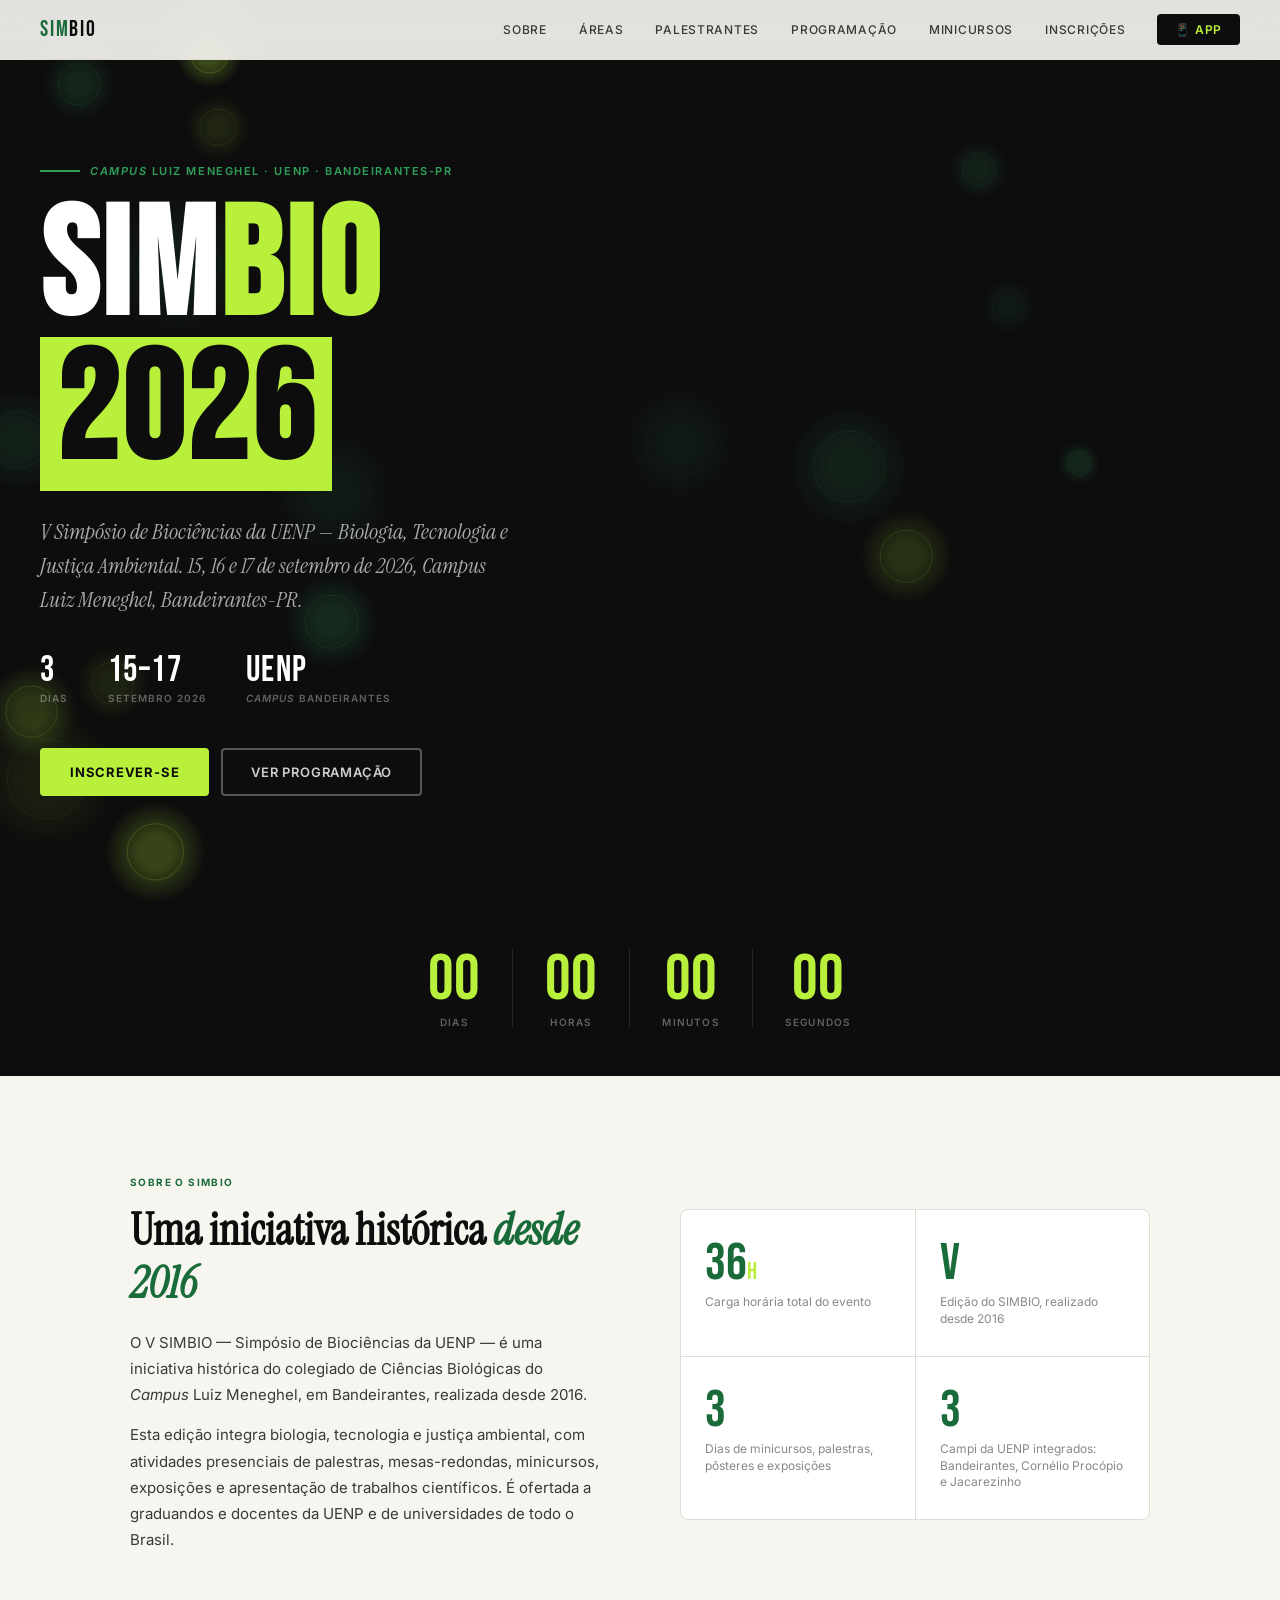
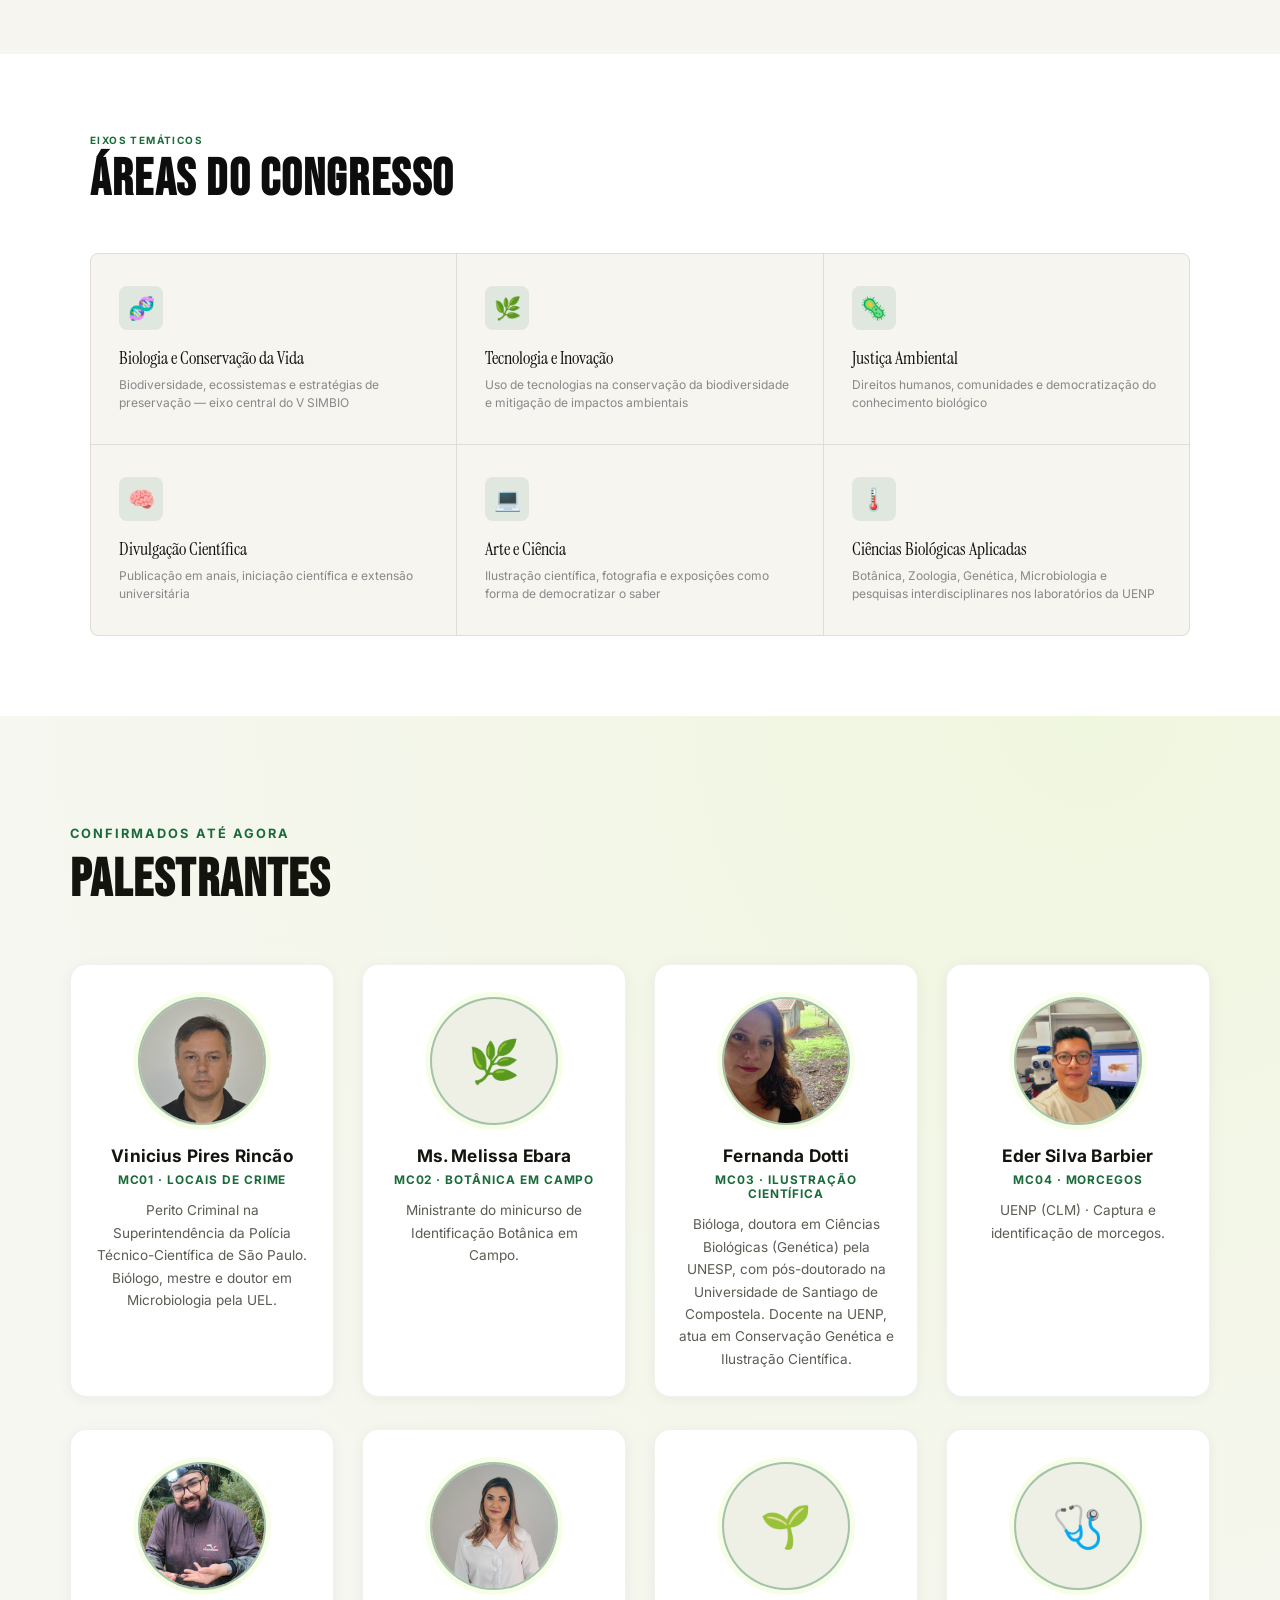
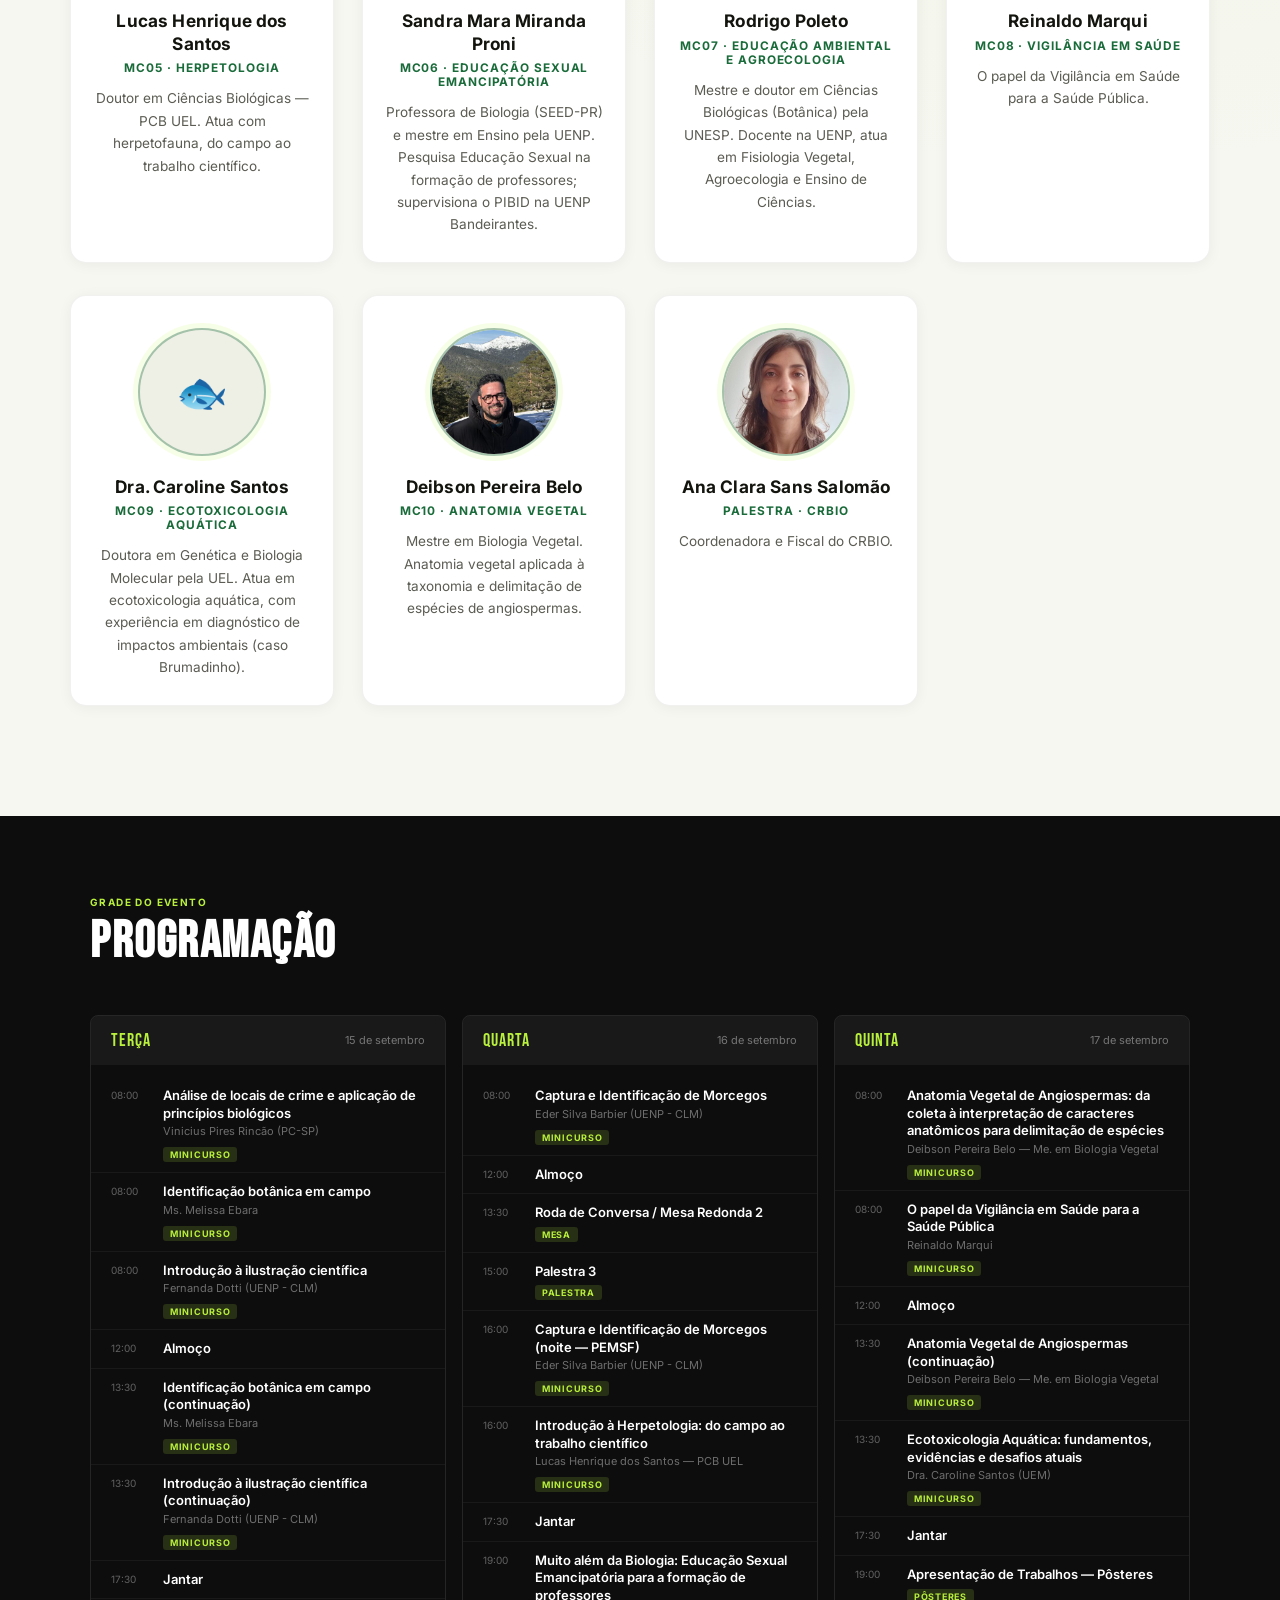
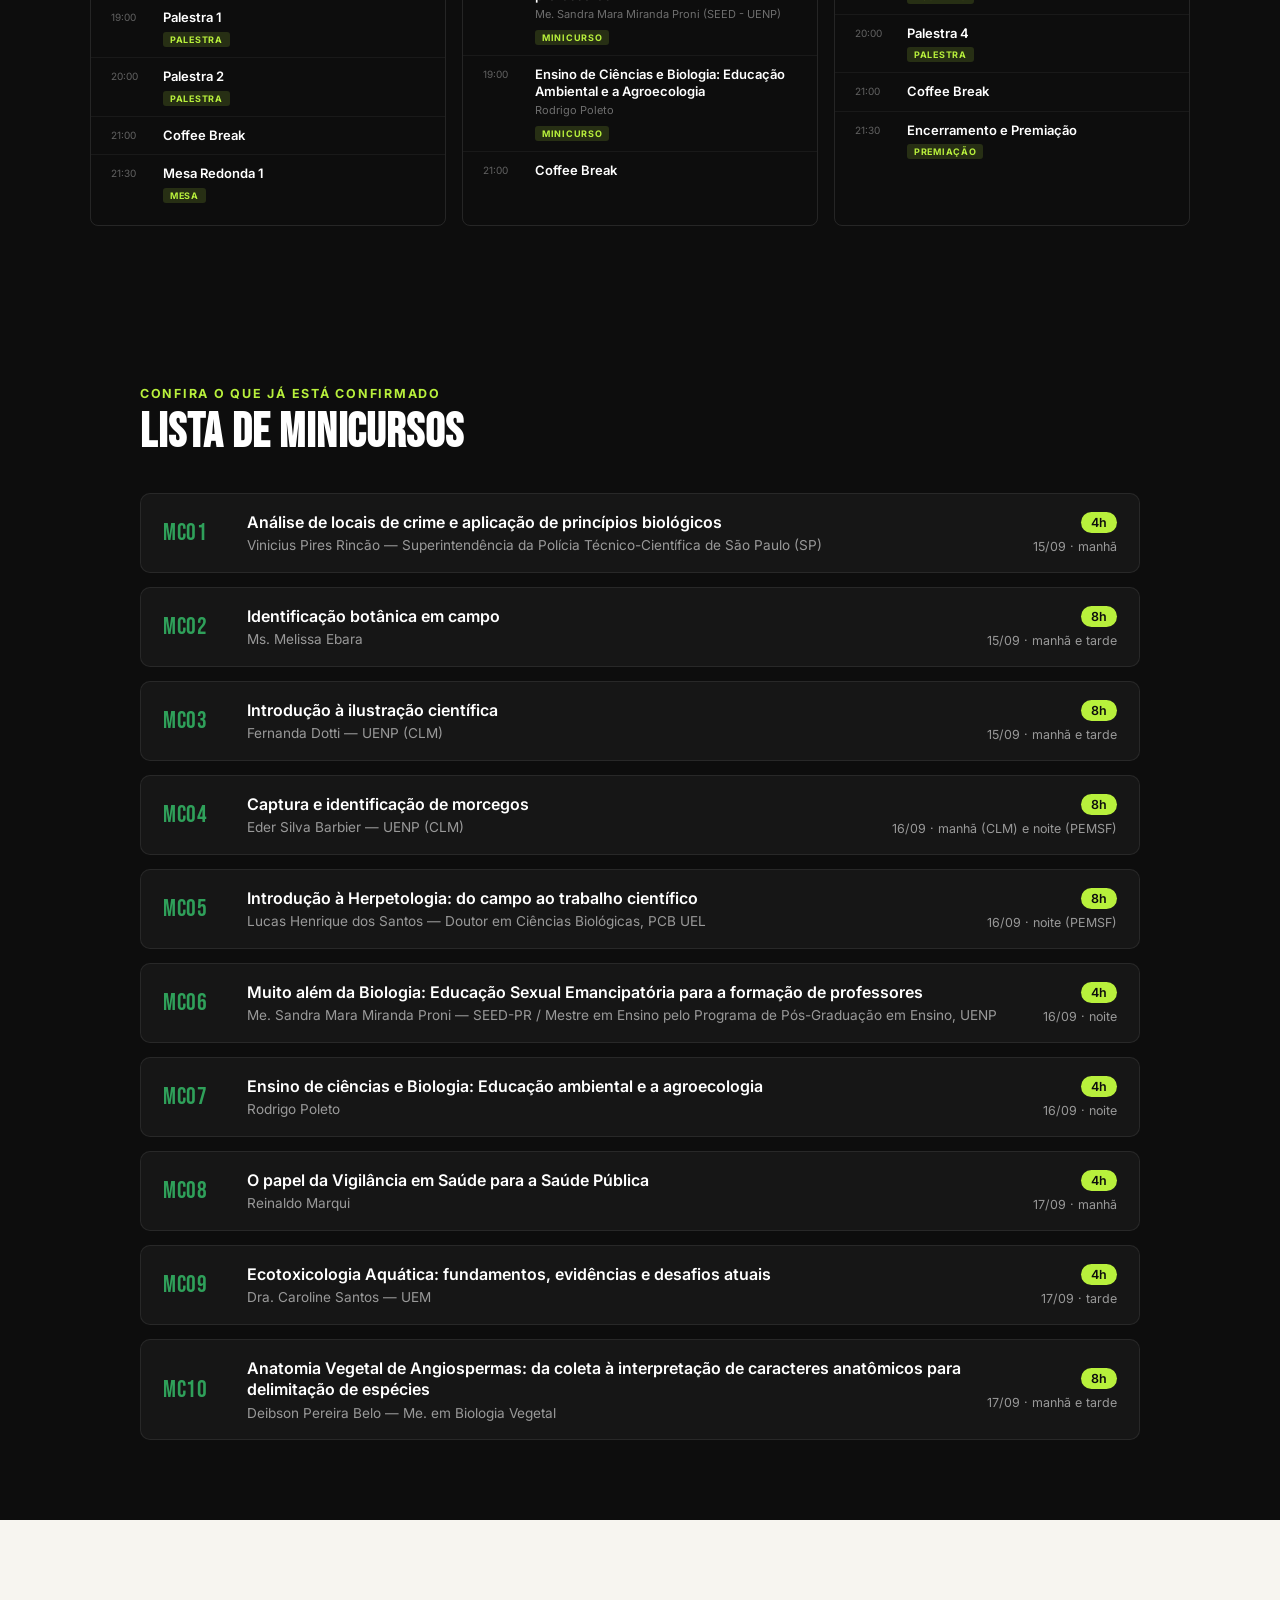
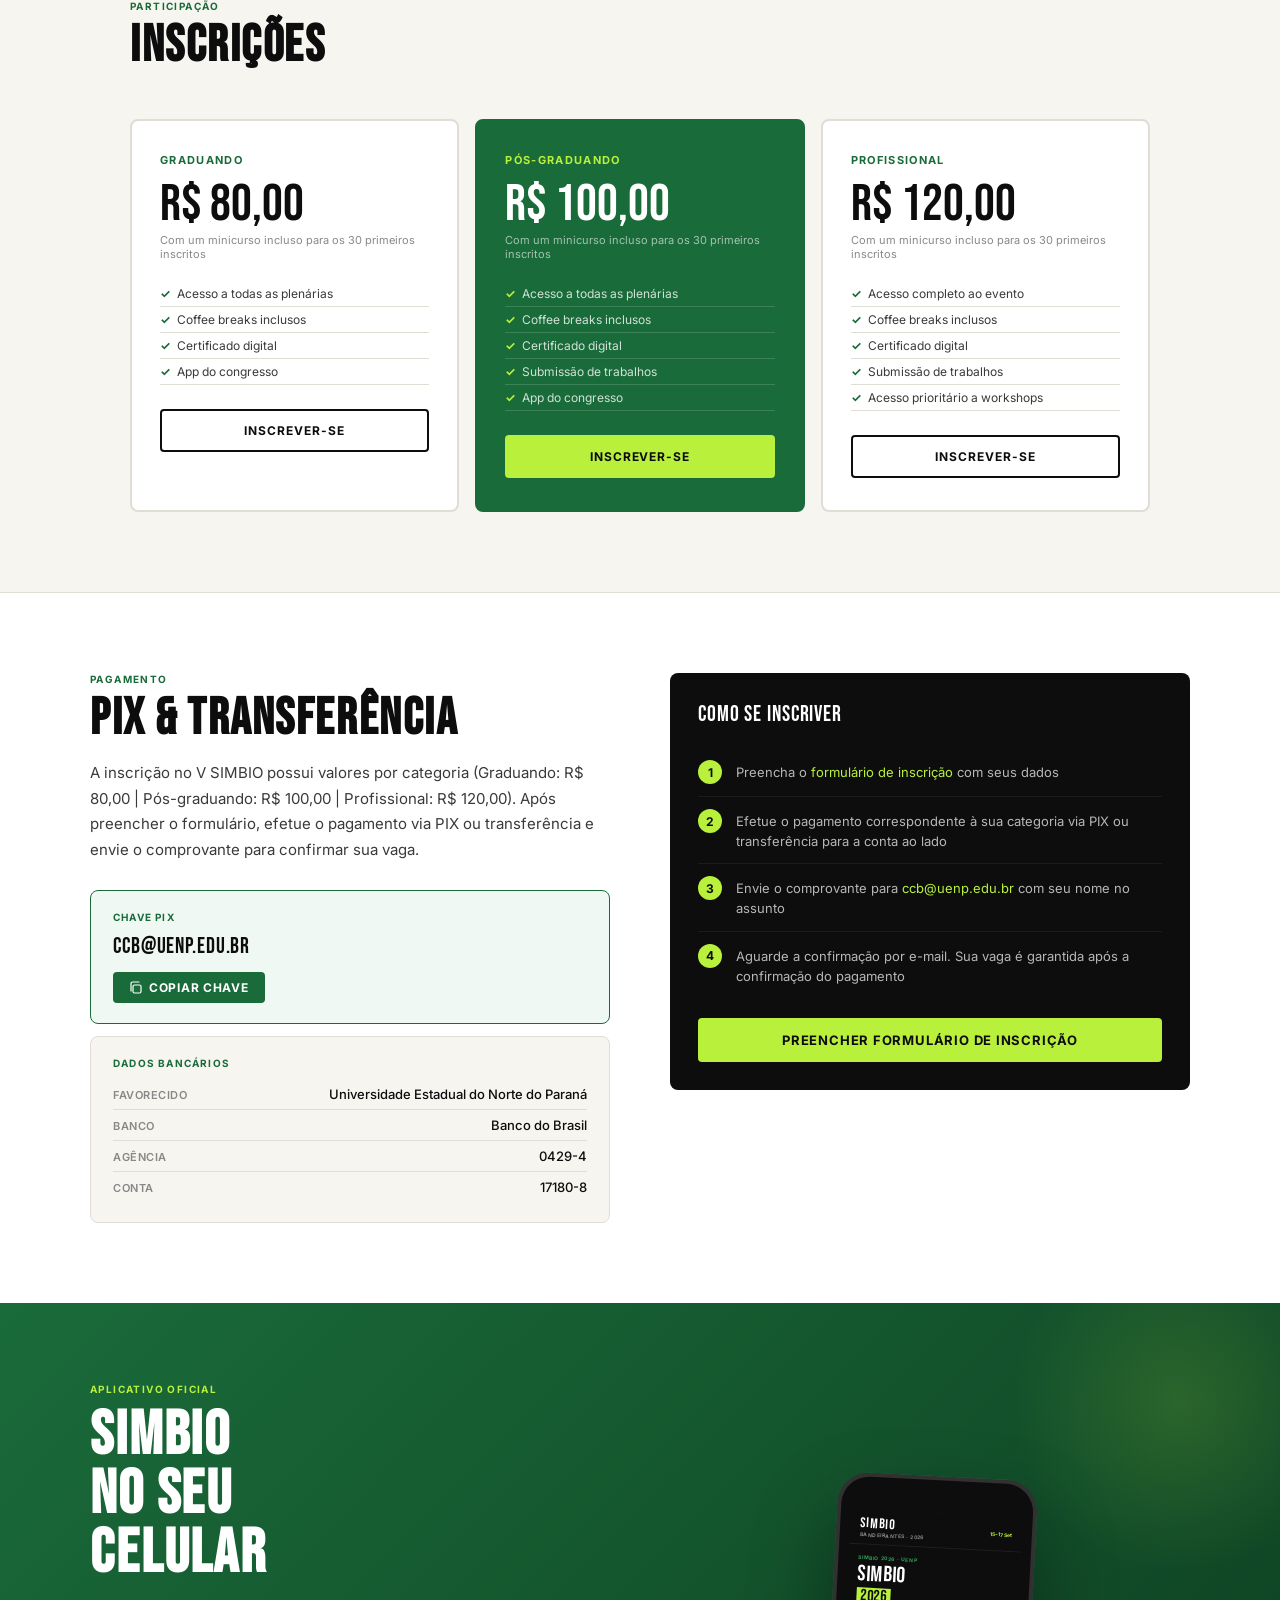
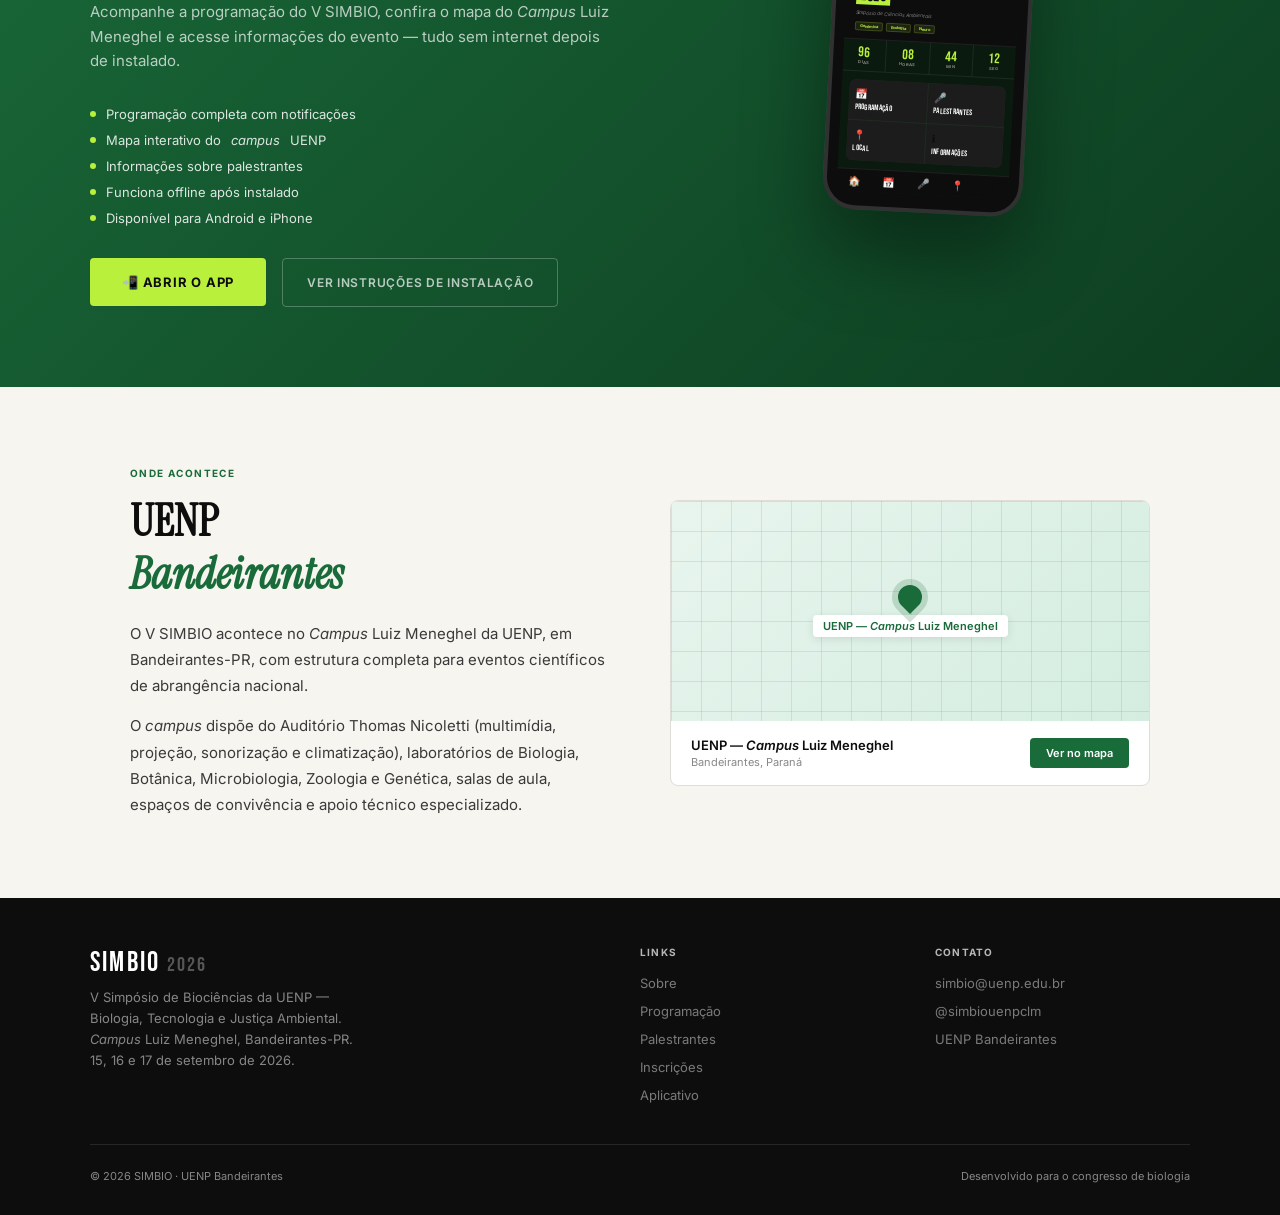
==== commit b6fd0d85: "alt cronograma" ====
--- a/index.html
+++ b/index.html
@@ -300,17 +300,18 @@
           <div class="prog-item"><span class="prog-time">12:00</span><div><p class="prog-name">Almoço</p></div></div>
           <div class="prog-item"><span class="prog-time">13:30</span><div><p class="prog-name">Roda de Conversa / Mesa Redonda 2</p><span class="prog-tag">Mesa</span></div></div>
           <div class="prog-item"><span class="prog-time">15:00</span><div><p class="prog-name">Palestra 3</p><span class="prog-tag">Palestra</span></div></div>
-          <div class="prog-item"><span class="prog-time">17:30</span><div><p class="prog-name">Jantar</p></div></div>
-          <div class="prog-item"><span class="prog-time">19:00</span><div>
+          
+          <div class="prog-item"><span class="prog-time">16:00</span><div>
             <p class="prog-name">Captura e Identificação de Morcegos (noite — PEMSF)</p>
             <p class="prog-speaker">Eder Silva Barbier (UENP - CLM)</p>
             <span class="prog-tag">Minicurso</span>
           </div></div>
-          <div class="prog-item"><span class="prog-time">19:00</span><div>
+          <div class="prog-item"><span class="prog-time">16:00</span><div>
             <p class="prog-name">Introdução à Herpetologia: do campo ao trabalho científico</p>
             <p class="prog-speaker">Lucas Henrique dos Santos — PCB UEL</p>
             <span class="prog-tag">Minicurso</span>
           </div></div>
+          <div class="prog-item"><span class="prog-time">17:30</span><div><p class="prog-name">Jantar</p></div></div>
           <div class="prog-item"><span class="prog-time">19:00</span><div>
             <p class="prog-name">Muito além da Biologia: Educação Sexual Emancipatória para a formação de professores</p>
             <p class="prog-speaker">Me. Sandra Mara Miranda Proni (SEED - UENP)</p>
@@ -322,11 +323,6 @@
             <span class="prog-tag">Minicurso</span>
           </div></div>
           <div class="prog-item"><span class="prog-time">21:00</span><div><p class="prog-name">Coffee Break</p></div></div>
-          <div class="prog-item"><span class="prog-time">21:30</span><div>
-            <p class="prog-name">Farmacologia de extratos vegetais</p>
-            <p class="prog-speaker">Julia Amanda Fracasso</p>
-            <span class="prog-tag">Minicurso</span>
-          </div></div>
         </div>
       </div>
       <!-- DIA 17 -->
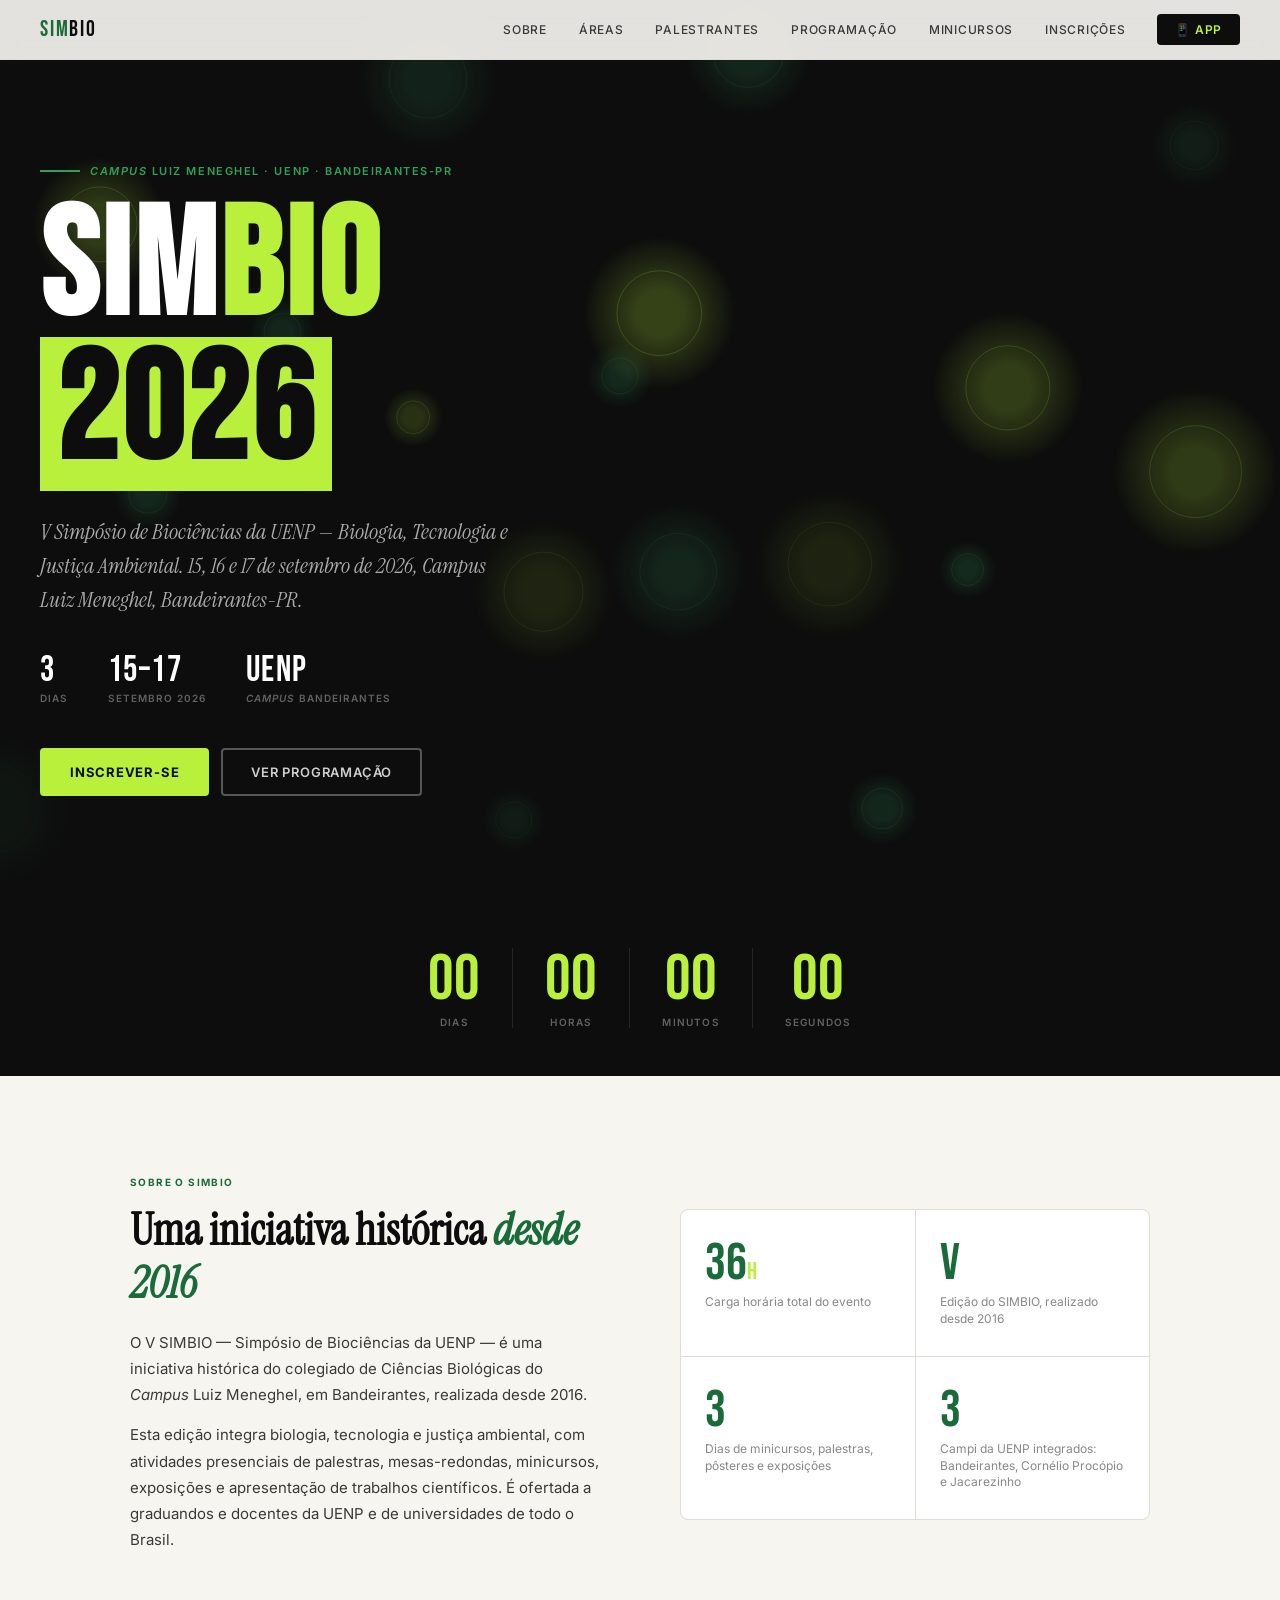
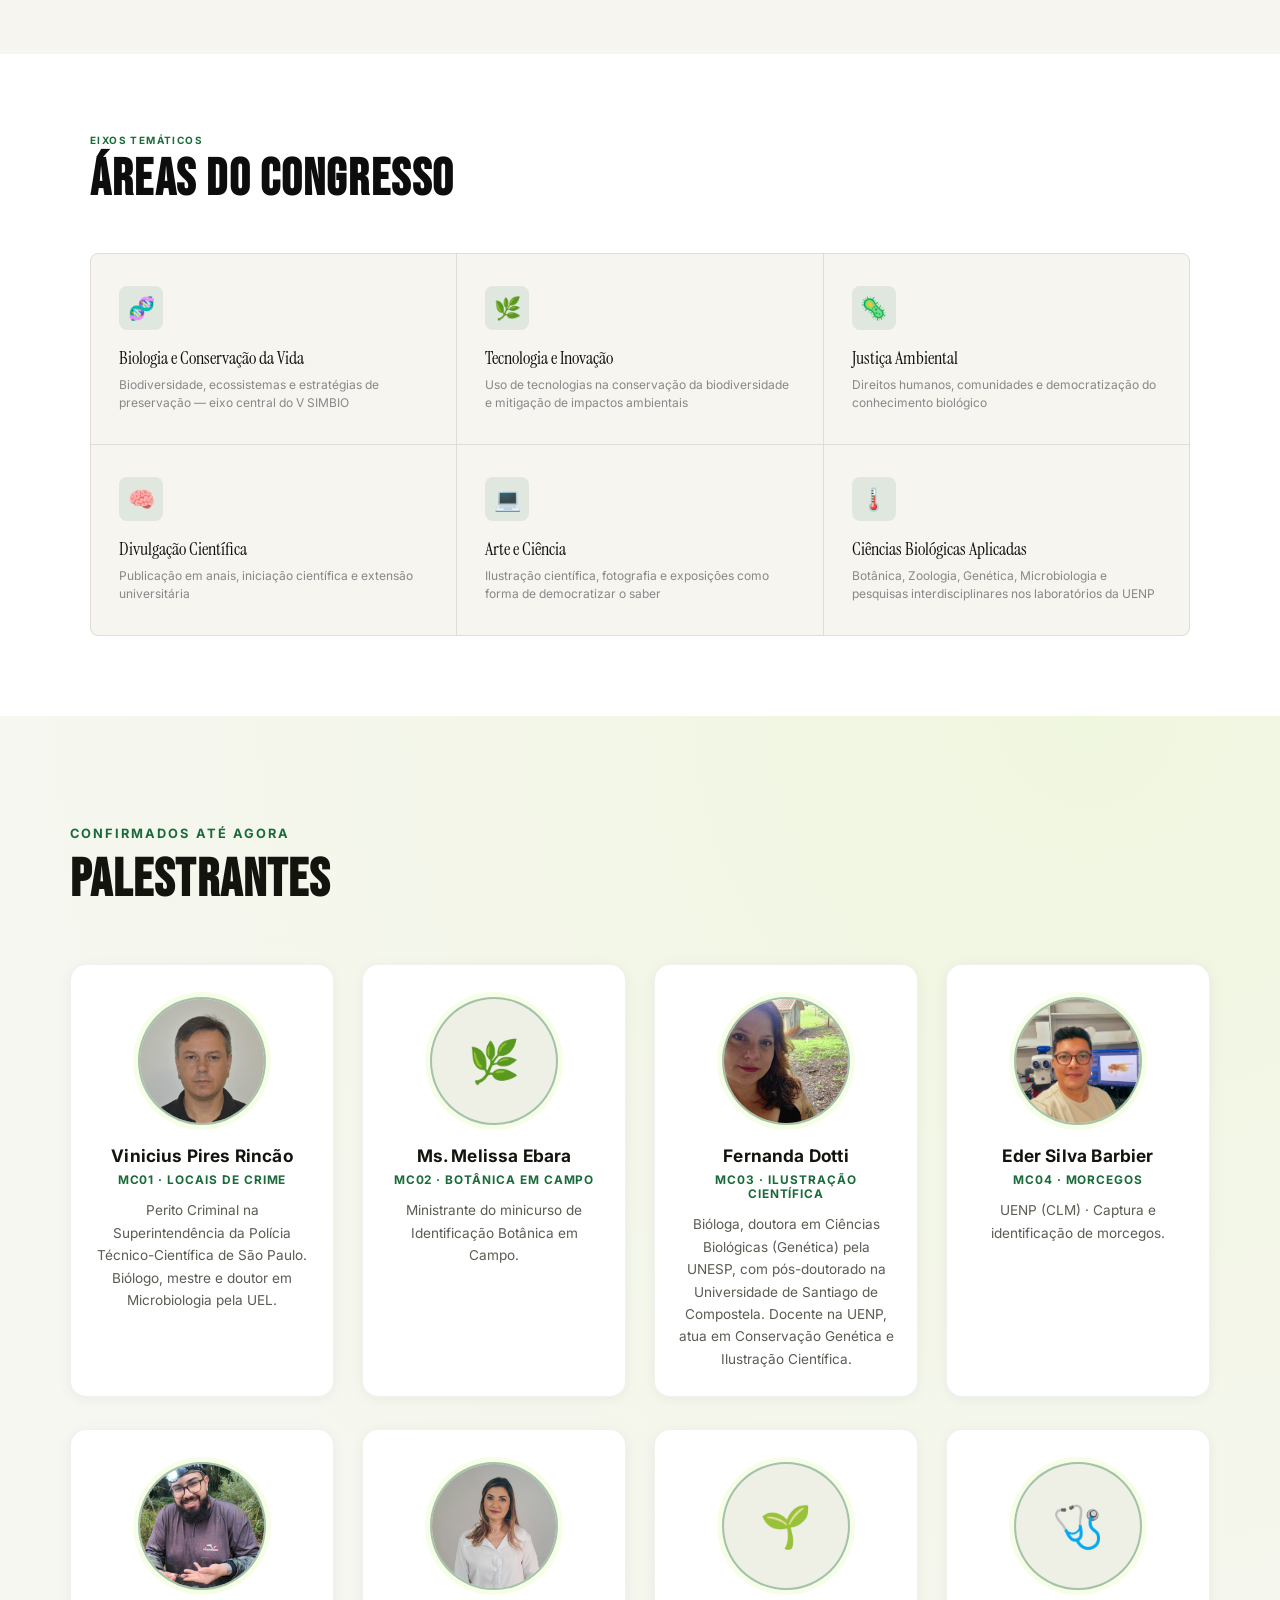
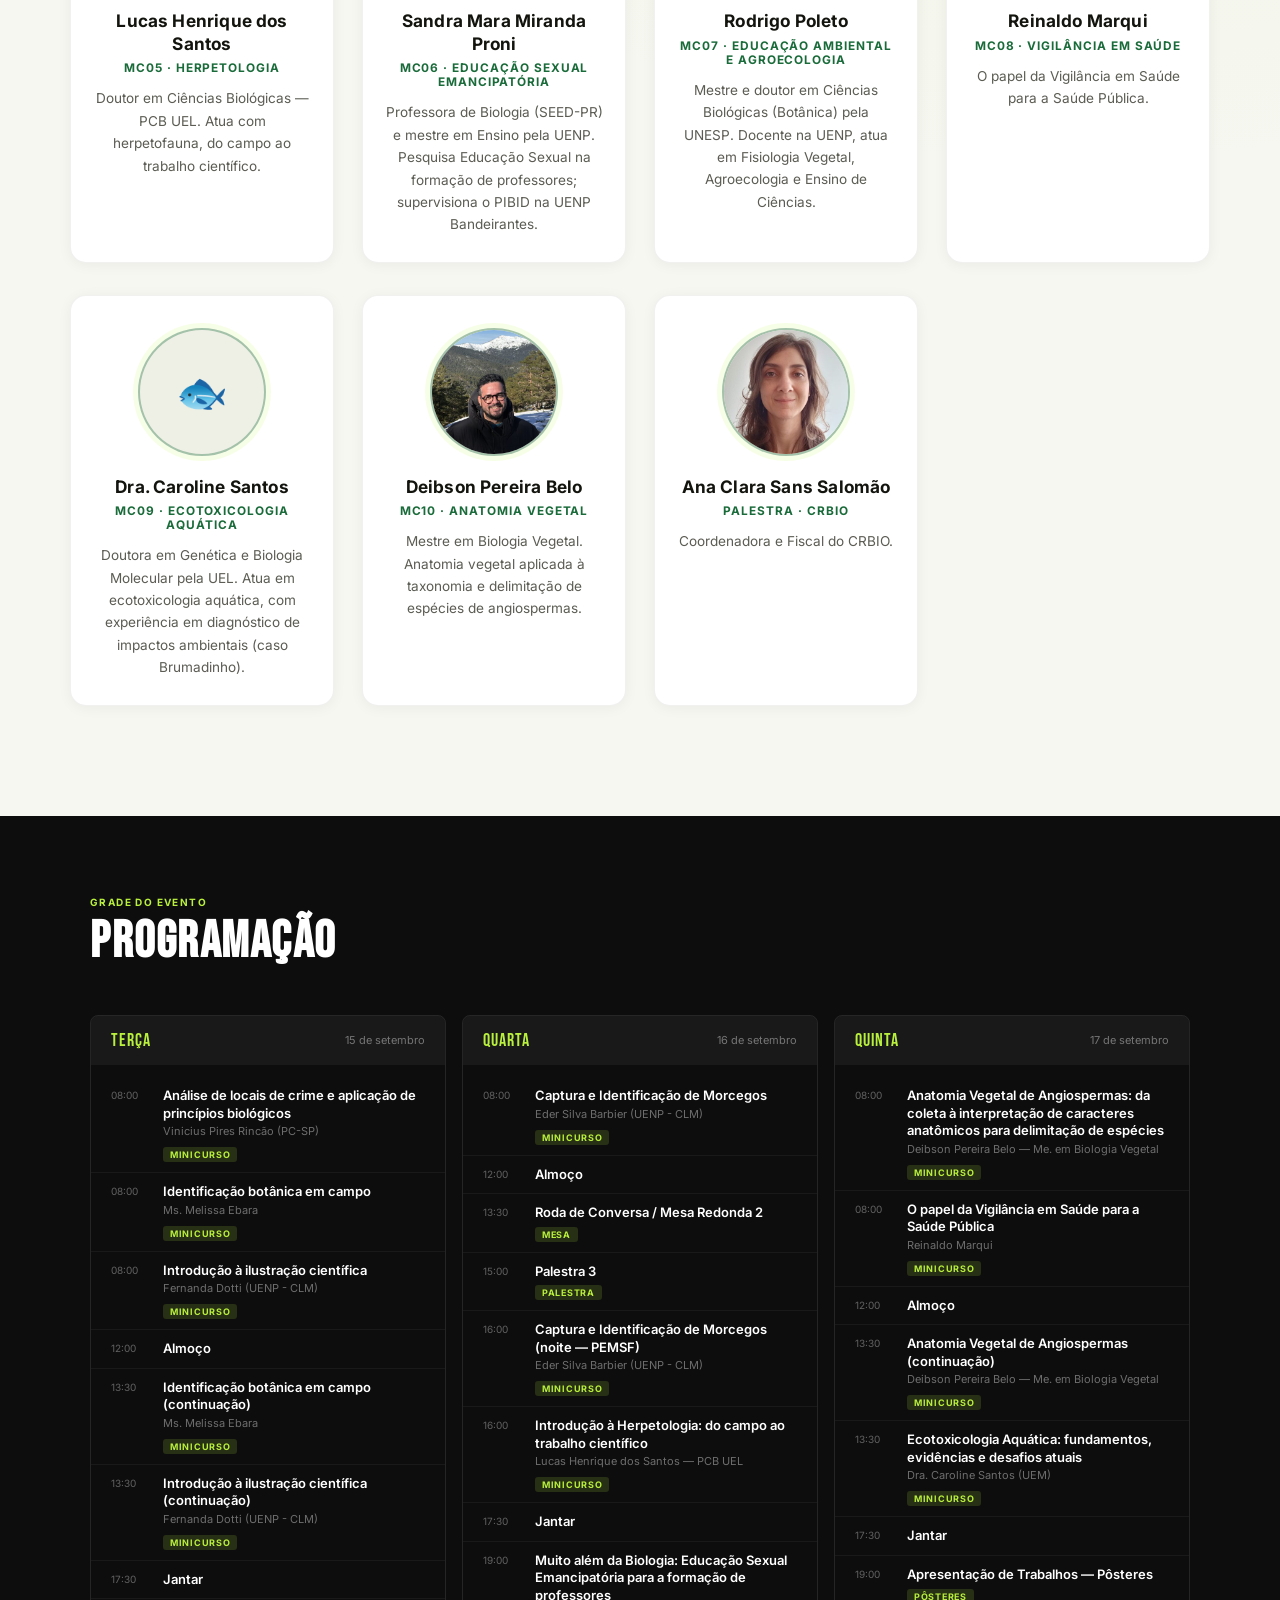
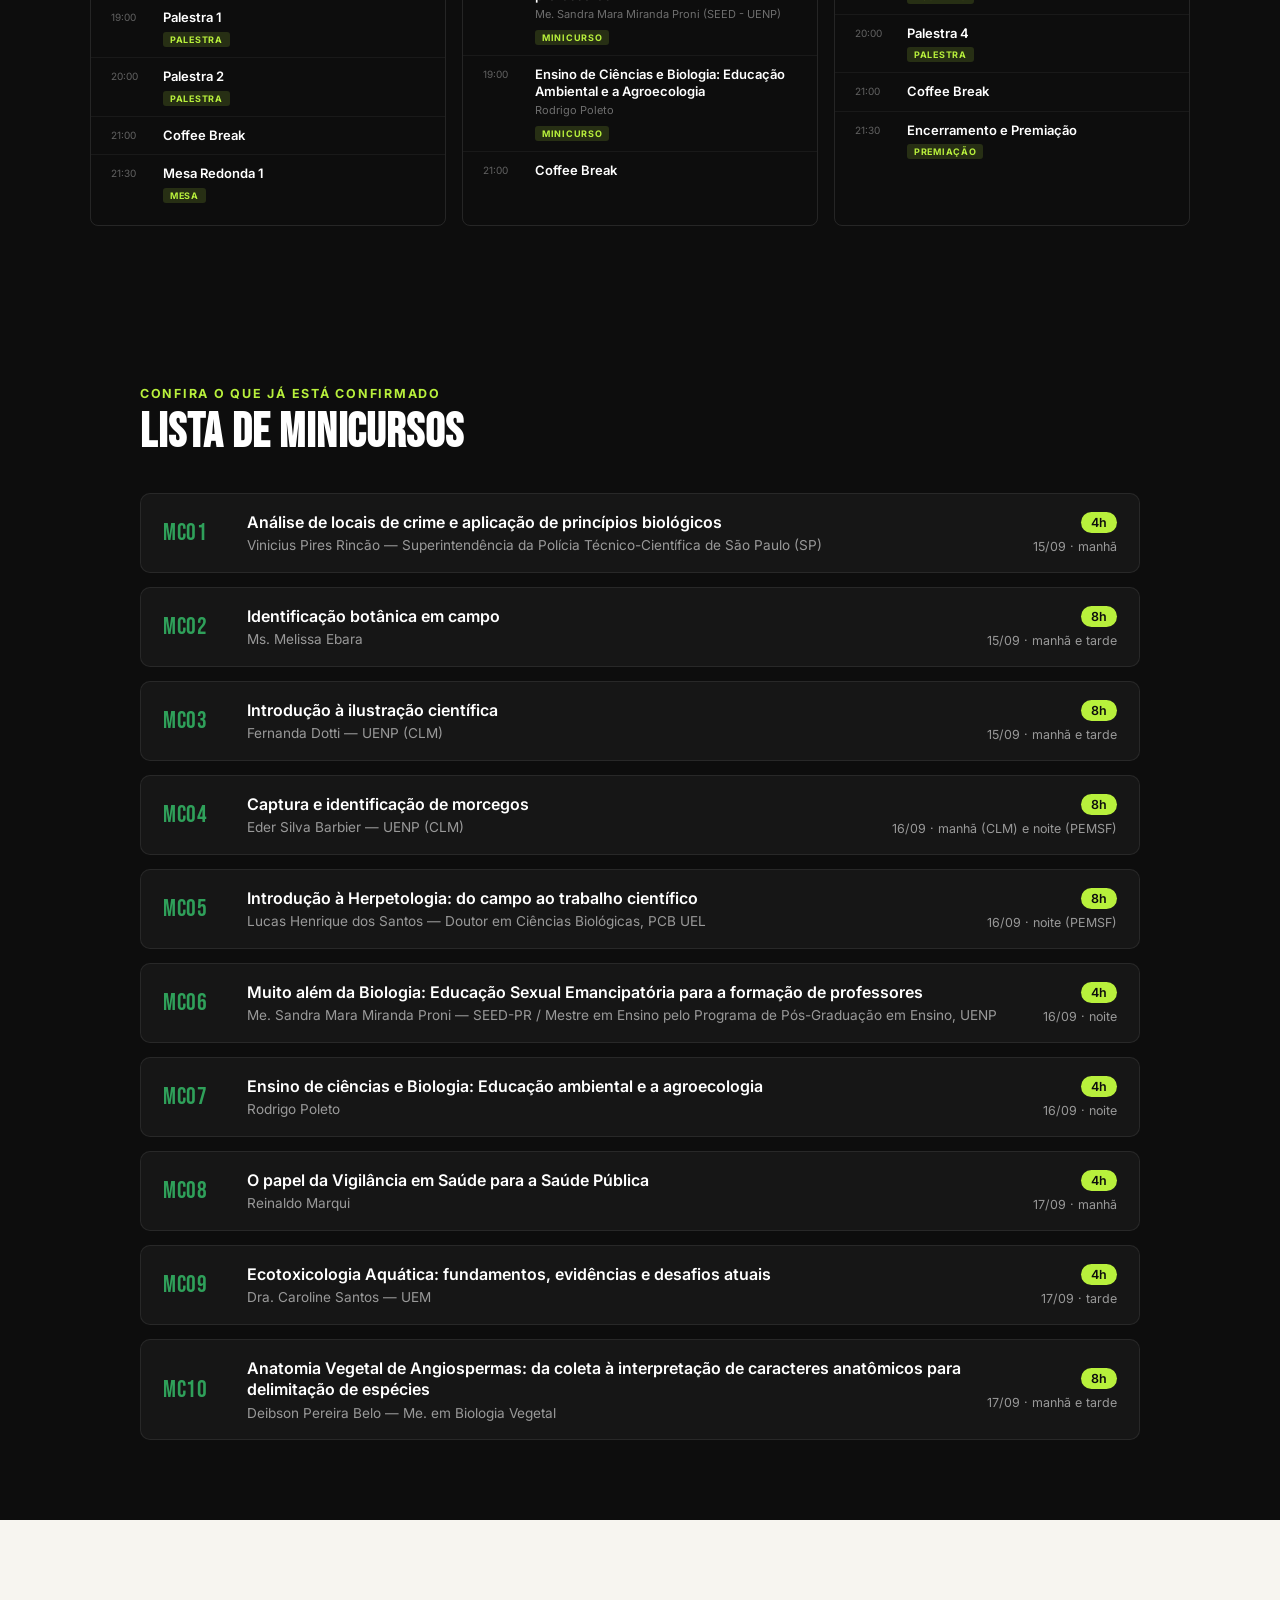
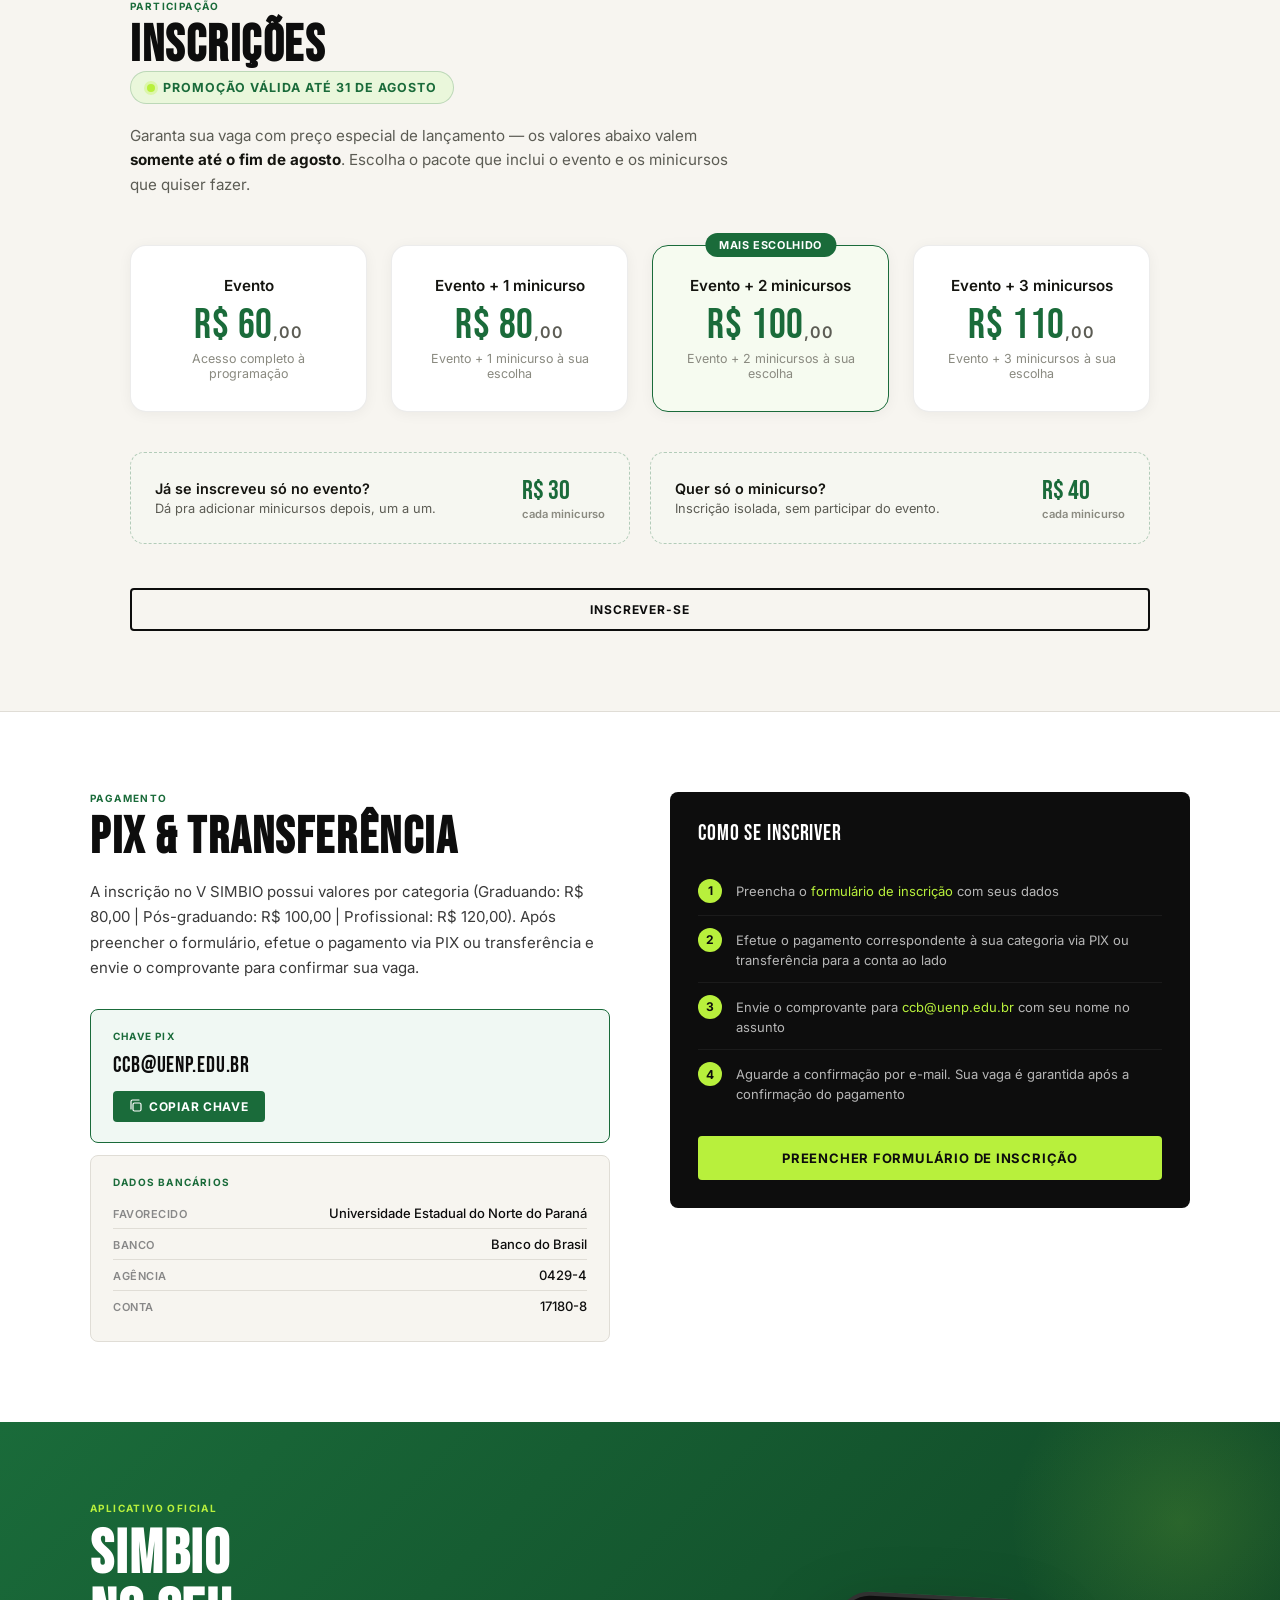
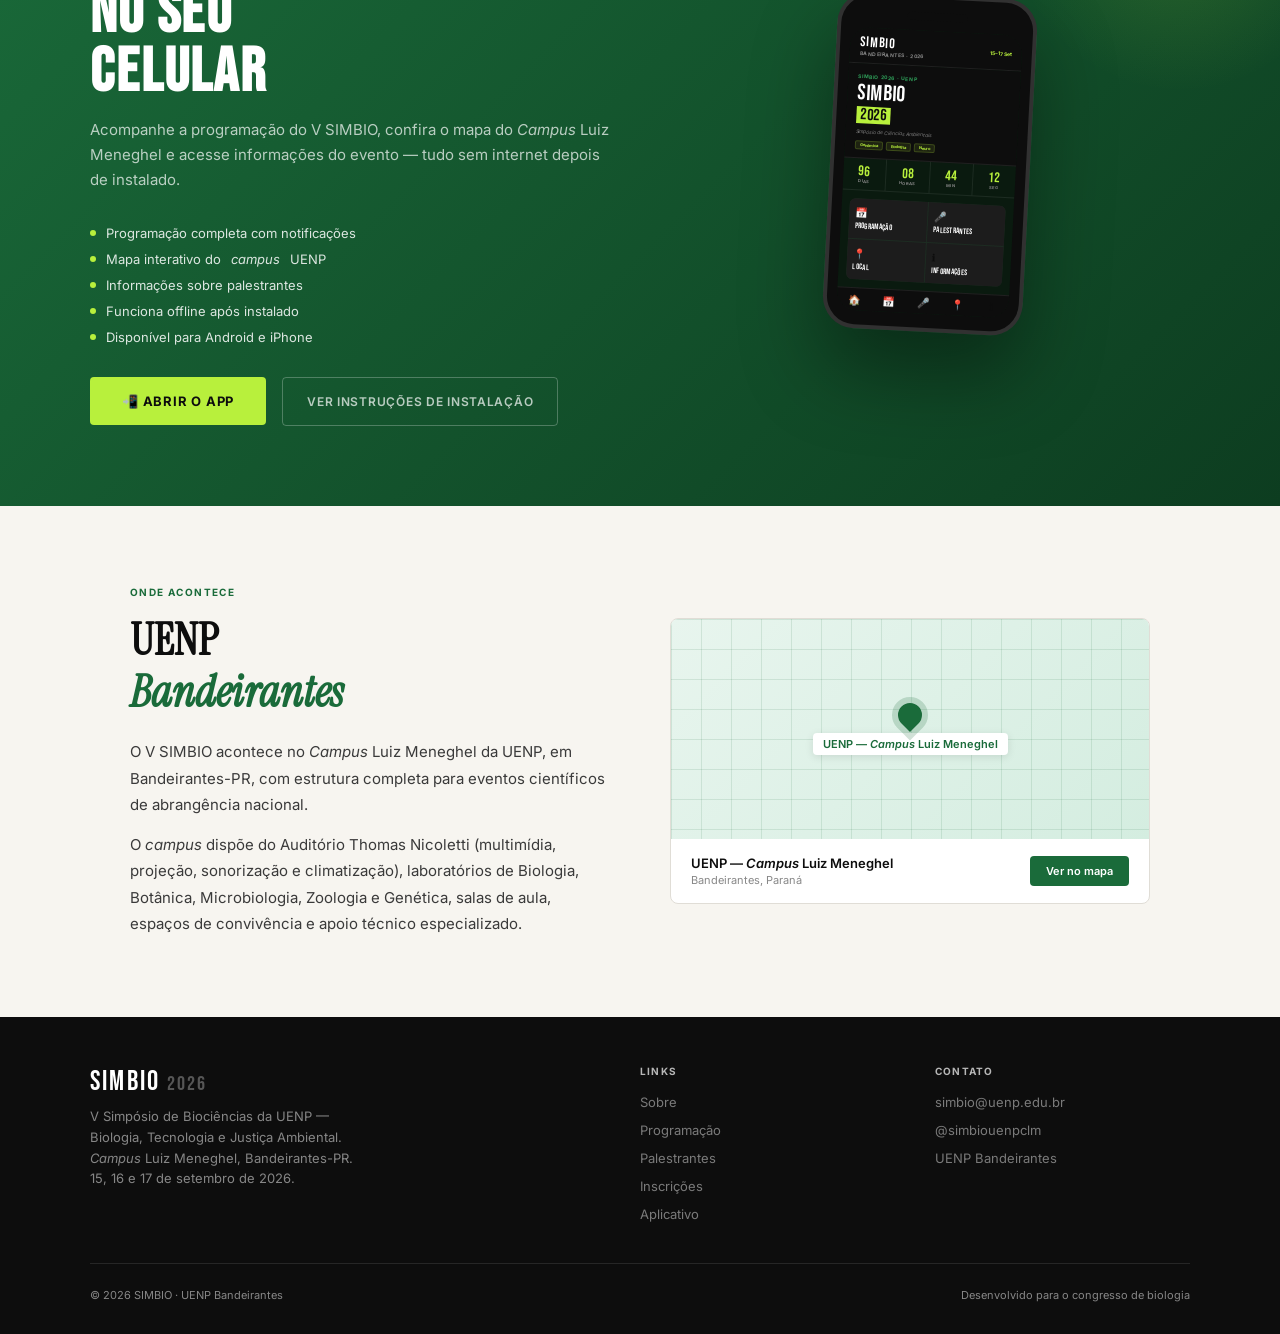
==== commit 8b5605e5: "promocao" ====
--- a/index.html
+++ b/index.html
@@ -536,47 +536,141 @@
 
 <!--INSCRICOES-->
 <section class="insc-section" id="inscricoes">
+  <style>
+    .insc-section{ position:relative; }
+    .promo-badge{
+      display:inline-flex; align-items:center; gap:8px;
+      background:#eaf7db; color:#1a6b3a;
+      font-family:'Inter',sans-serif; font-weight:700; font-size:.78rem;
+      text-transform:uppercase; letter-spacing:.08em;
+      padding:8px 16px; border-radius:999px;
+      border:1px solid rgba(26,107,58,0.22);
+      margin:0 0 20px;
+    }
+    .promo-badge .dot{
+      width:8px; height:8px; border-radius:50%;
+      background:#b8f03c; box-shadow:0 0 0 3px rgba(184,240,60,0.3);
+    }
+    .promo-note{
+      font-family:'Inter',sans-serif; font-size:.95rem; color:#5c5c54;
+      max-width:620px; margin:0 0 48px; line-height:1.6;
+    }
+    .promo-note strong{ color:#14140f; }
+
+    .promo-grid{
+      display:grid;
+      grid-template-columns:repeat(auto-fit, minmax(220px,1fr));
+      gap:24px;
+      margin-bottom:40px;
+    }
+    .promo-card{
+      background:#fff; border:1px solid rgba(20,20,15,0.08);
+      border-radius:16px; padding:30px 24px;
+      text-align:center;
+      box-shadow:0 2px 14px rgba(20,20,15,0.05);
+      transition:transform .25s ease, box-shadow .25s ease, border-color .25s ease;
+    }
+    .promo-card:hover{ transform:translateY(-4px); box-shadow:0 10px 24px rgba(20,20,15,0.09); }
+    .promo-card.featured{
+      border-color:#1a6b3a;
+      background:#f6fbf0;
+      position:relative;
+    }
+    .promo-card.featured::before{
+      content:"Mais escolhido";
+      position:absolute; top:-13px; left:50%; transform:translateX(-50%);
+      background:#1a6b3a; color:#fff;
+      font-family:'Inter',sans-serif; font-size:.68rem; font-weight:700;
+      letter-spacing:.06em; text-transform:uppercase;
+      padding:5px 14px; border-radius:999px; white-space:nowrap;
+    }
+    .promo-card-label{
+      font-family:'Inter',sans-serif; font-weight:600; font-size:.95rem;
+      color:#14140f; margin:0 0 10px;
+    }
+    .promo-card-price{
+      font-family:'Bebas Neue',sans-serif; font-size:2.6rem;
+      color:#1a6b3a; letter-spacing:.02em; line-height:1;
+      margin:0 0 4px;
+    }
+    .promo-card-price span{ font-size:1rem; font-family:'Inter',sans-serif; color:#5c5c54; font-weight:600; }
+    .promo-card-sub{
+      font-family:'Inter',sans-serif; font-size:.78rem; color:#8a8a80;
+      margin:0;
+    }
+
+    .promo-extra-grid{
+      display:grid;
+      grid-template-columns:repeat(auto-fit, minmax(260px,1fr));
+      gap:20px;
+    }
+    .promo-extra-card{
+      background:#f6f7f1; border:1px dashed rgba(26,107,58,0.3);
+      border-radius:14px; padding:22px 24px;
+      display:flex; align-items:center; justify-content:space-between; gap:16px;
+    }
+    .promo-extra-text p{ margin:0; font-family:'Inter',sans-serif; }
+    .promo-extra-title{ font-weight:600; font-size:.9rem; color:#14140f; margin-bottom:4px !important; }
+    .promo-extra-desc{ font-size:.8rem; color:#5c5c54; }
+    .promo-extra-price{
+      font-family:'Bebas Neue',sans-serif; font-size:1.7rem; color:#1a6b3a;
+      white-space:nowrap;
+    }
+    .promo-extra-price span{ font-size:.7rem; font-family:'Inter',sans-serif; color:#8a8a80; display:block; font-weight:600; }
+
+    @media (max-width:640px){
+      .promo-extra-card{ flex-direction:column; align-items:flex-start; text-align:left; }
+    }
+  </style>
+
   <p class="section-label">Participação</p>
   <h2 class="section-title">Inscrições</h2>
-  <div class="insc-grid">
-    <div class="insc-card">
-      <p class="insc-type">Graduando</p>
-      <p class="insc-price">R$ 80,00</p>
-      <p class="insc-price-label">Com um minicurso incluso para os 30 primeiros inscritos</p>
-      <ul class="insc-features">
-        <li>Acesso a todas as plenárias</li>
-        <li>Coffee breaks inclusos</li>
-        <li>Certificado digital</li>
-        <li>App do congresso</li>
-      </ul>
-      <a href="https://forms.gle/tLQHafhyTecFAwBt8" target="_blank" class="btn-insc">Inscrever-se</a>
-    </div>
-    <div class="insc-card featured">
-      <p class="insc-type">Pós-graduando</p>
-      <p class="insc-price">R$ 100,00</p>
-      <p class="insc-price-label">Com um minicurso incluso para os 30 primeiros inscritos</p>
-      <ul class="insc-features">
-        <li>Acesso a todas as plenárias</li>
-        <li>Coffee breaks inclusos</li>
-        <li>Certificado digital</li>
-        <li>Submissão de trabalhos</li>
-        <li>App do congresso</li>
-      </ul>
-      <a href="https://forms.gle/tLQHafhyTecFAwBt8" target="_blank" class="btn-insc">Inscrever-se</a>
-    </div>
-    <div class="insc-card">
-      <p class="insc-type">Profissional</p>
-      <p class="insc-price">R$ 120,00</p>
-      <p class="insc-price-label">Com um minicurso incluso para os 30 primeiros inscritos</p>
-      <ul class="insc-features">
-        <li>Acesso completo ao evento</li>
-        <li>Coffee breaks inclusos</li>
-        <li>Certificado digital</li>
-        <li>Submissão de trabalhos</li>
-        <li>Acesso prioritário a workshops</li>
-      </ul>
-      <a href="https://forms.gle/tLQHafhyTecFAwBt8" target="_blank" class="btn-insc">Inscrever-se</a>
-    </div>
+
+  <div class="promo-badge"><span class="dot"></span>Promoção válida até 31 de agosto</div>
+  <p class="promo-note">Garanta sua vaga com preço especial de lançamento — os valores abaixo valem <strong>somente até o fim de agosto</strong>. Escolha o pacote que inclui o evento e os minicursos que quiser fazer.</p>
+
+  <div class="promo-grid">
+    <div class="promo-card">
+      <p class="promo-card-label">Evento</p>
+      <p class="promo-card-price">R$ 60<span>,00</span></p>
+      <p class="promo-card-sub">Acesso completo à programação</p>
+    </div>
+    <div class="promo-card">
+      <p class="promo-card-label">Evento + 1 minicurso</p>
+      <p class="promo-card-price">R$ 80<span>,00</span></p>
+      <p class="promo-card-sub">Evento + 1 minicurso à sua escolha</p>
+    </div>
+    <div class="promo-card featured">
+      <p class="promo-card-label">Evento + 2 minicursos</p>
+      <p class="promo-card-price">R$ 100<span>,00</span></p>
+      <p class="promo-card-sub">Evento + 2 minicursos à sua escolha</p>
+    </div>
+    <div class="promo-card">
+      <p class="promo-card-label">Evento + 3 minicursos</p>
+      <p class="promo-card-price">R$ 110<span>,00</span></p>
+      <p class="promo-card-sub">Evento + 3 minicursos à sua escolha</p>
+    </div>
+  </div>
+
+  <div class="promo-extra-grid">
+    <div class="promo-extra-card">
+      <div class="promo-extra-text">
+        <p class="promo-extra-title">Já se inscreveu só no evento?</p>
+        <p class="promo-extra-desc">Dá pra adicionar minicursos depois, um a um.</p>
+      </div>
+      <p class="promo-extra-price">R$ 30<span>cada minicurso</span></p>
+    </div>
+    <div class="promo-extra-card">
+      <div class="promo-extra-text">
+        <p class="promo-extra-title">Quer só o minicurso?</p>
+        <p class="promo-extra-desc">Inscrição isolada, sem participar do evento.</p>
+      </div>
+      <p class="promo-extra-price">R$ 40<span>cada minicurso</span></p>
+    </div>
+  </div>
+
+  <div style="text-align:center; margin-top:44px;">
+    <a href="https://forms.gle/tLQHafhyTecFAwBt8" target="_blank" class="btn-insc">Inscrever-se</a>
   </div>
 </section>
 
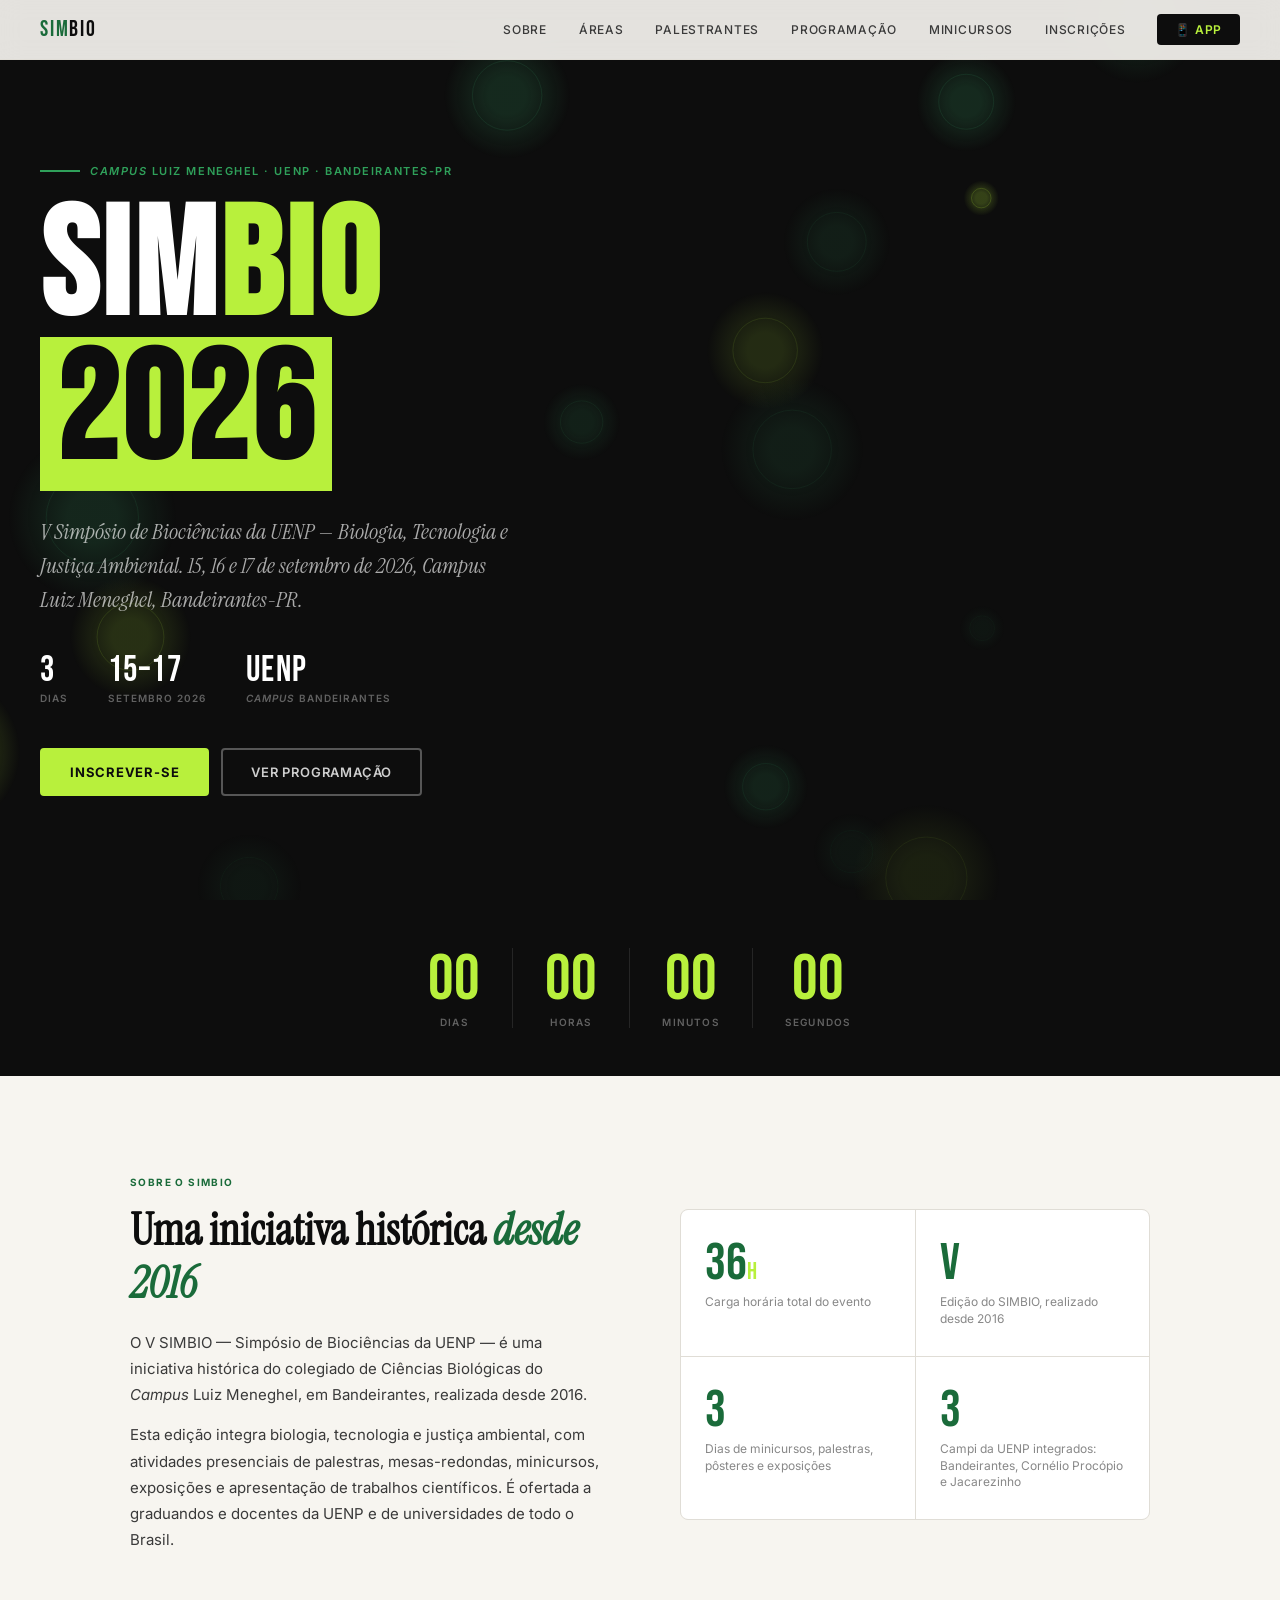
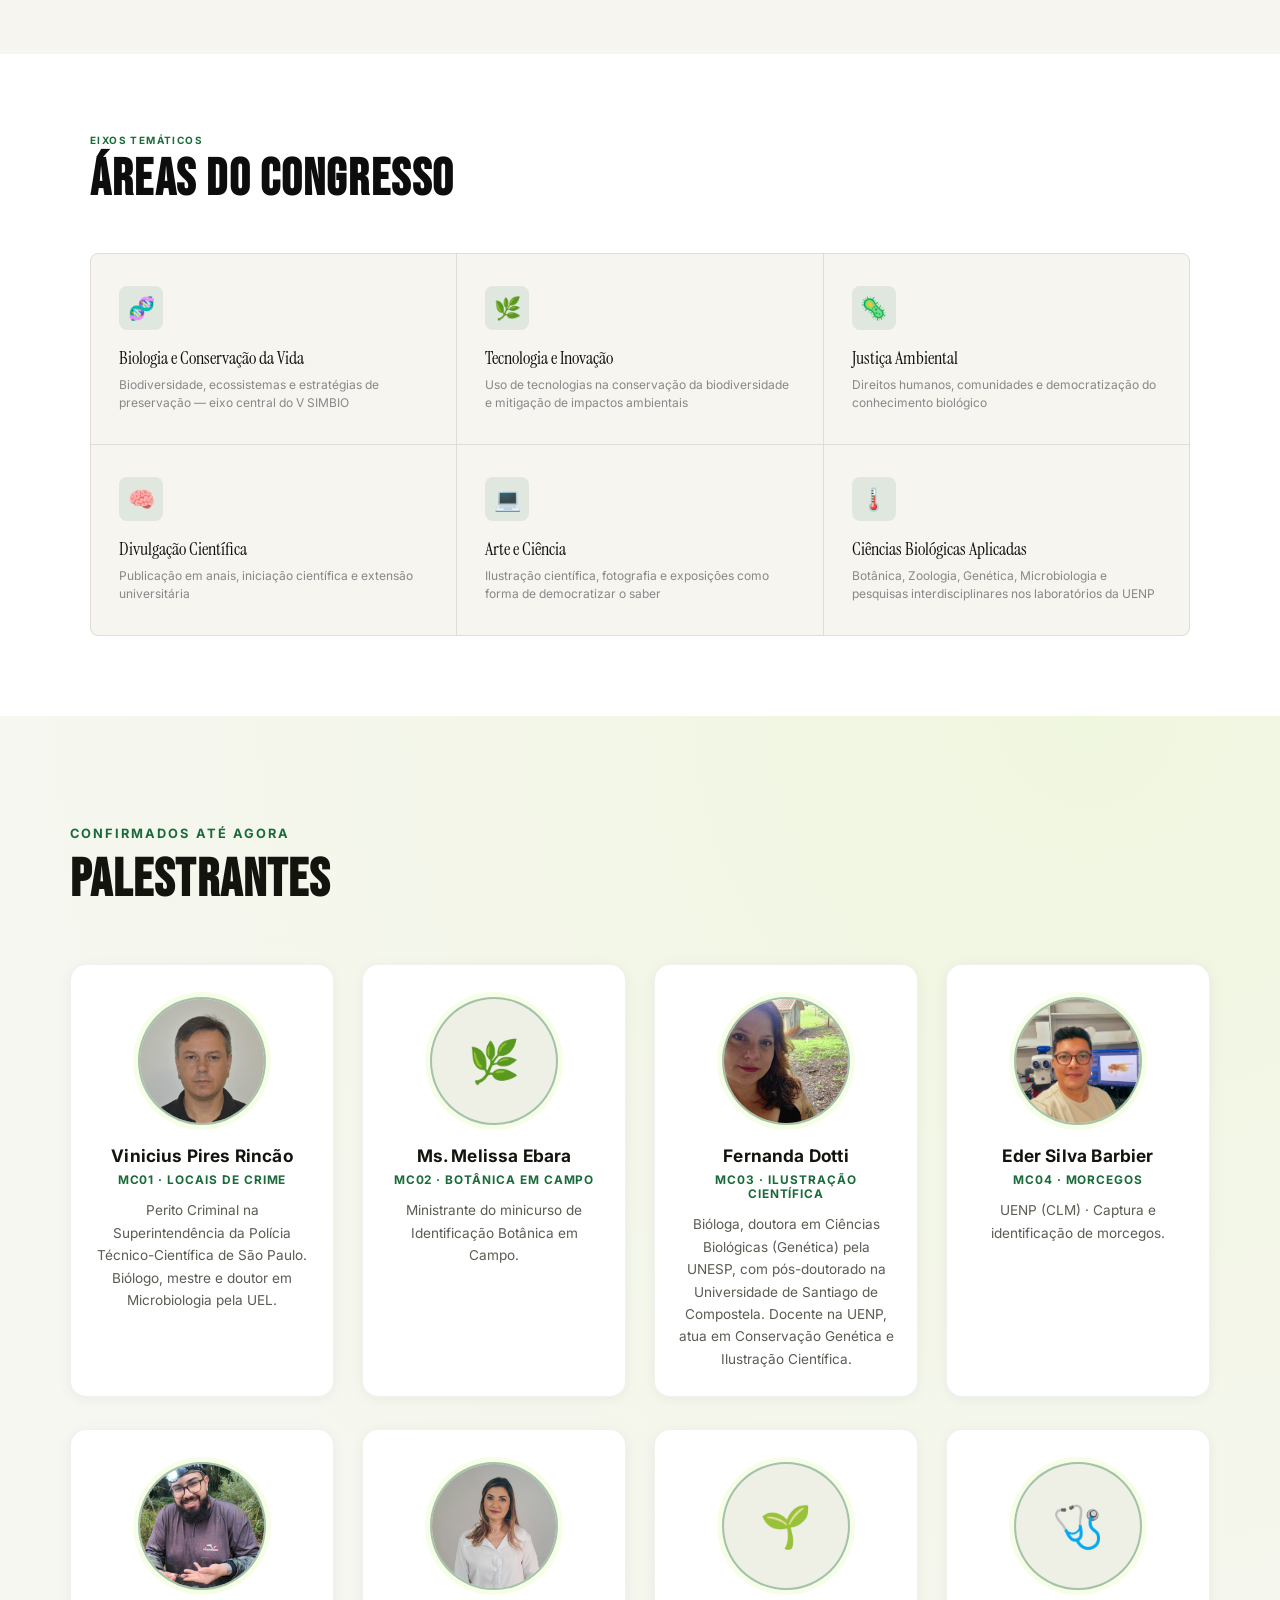
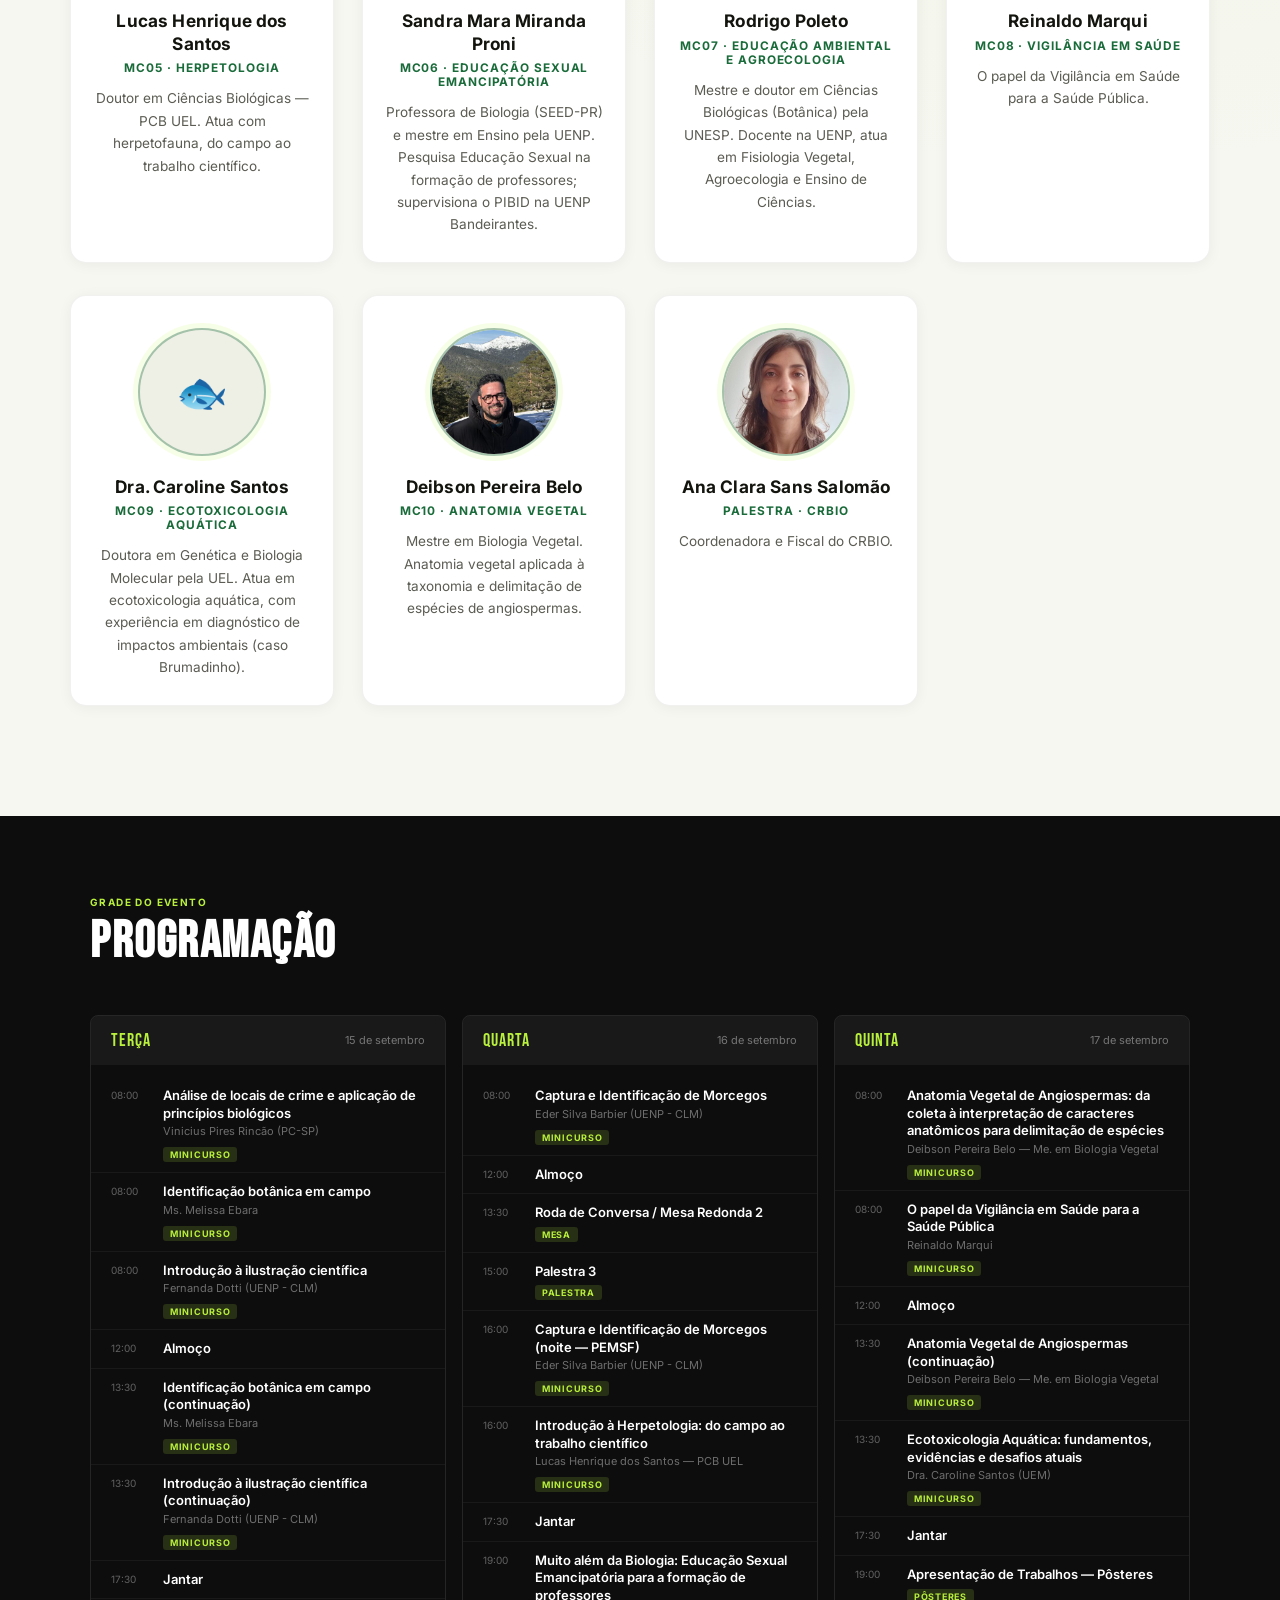
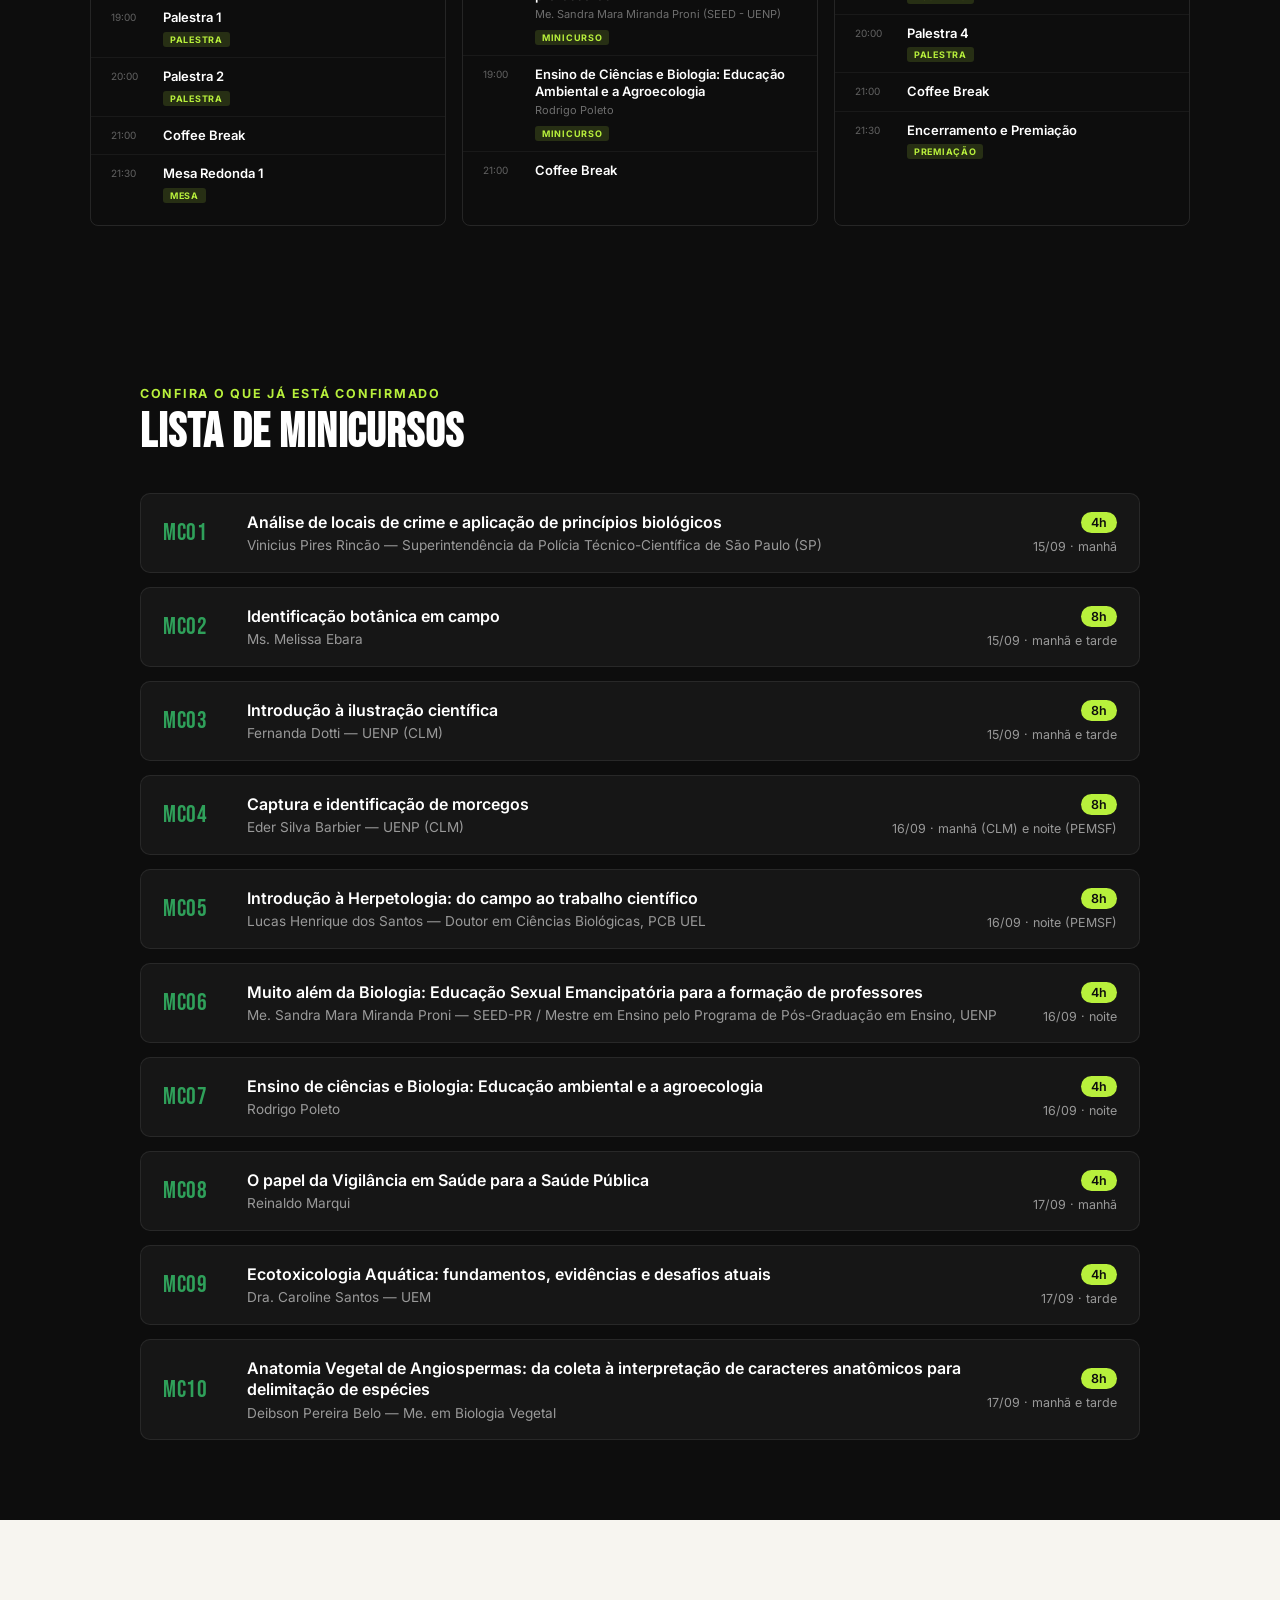
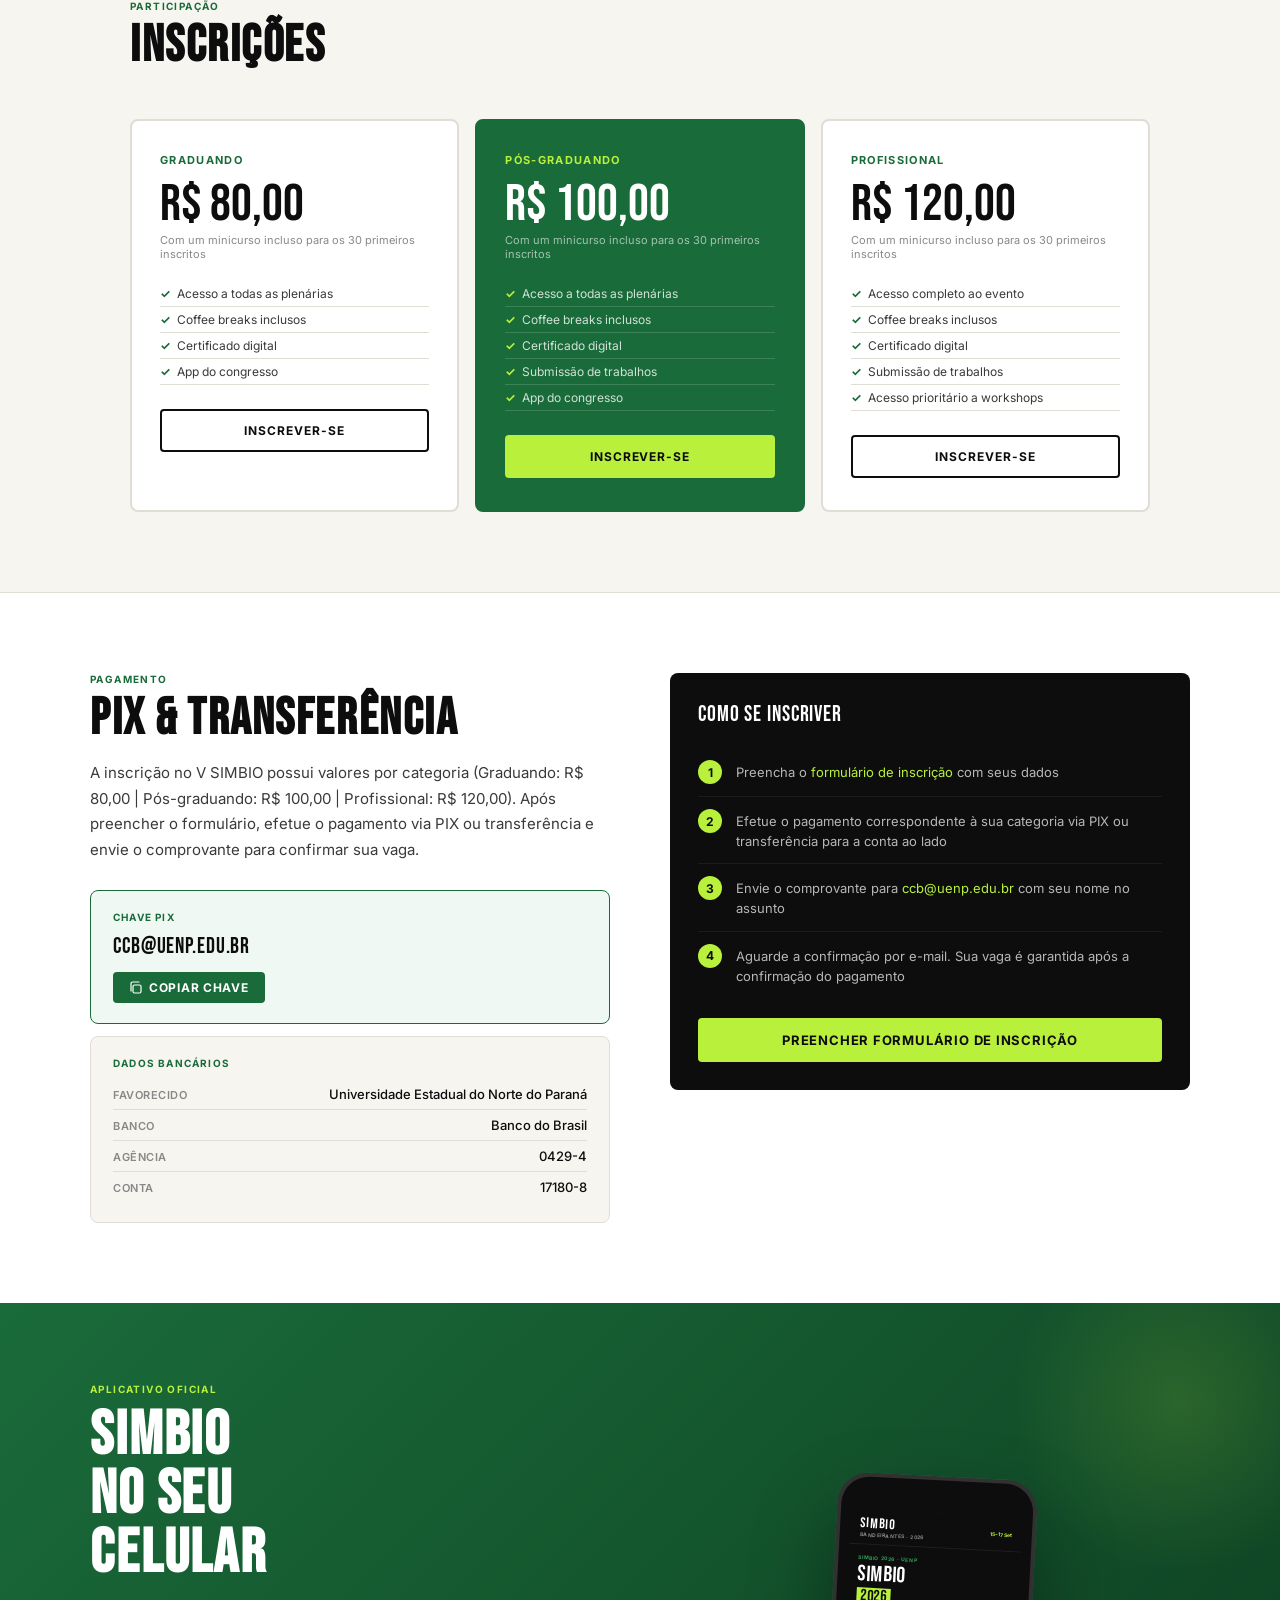
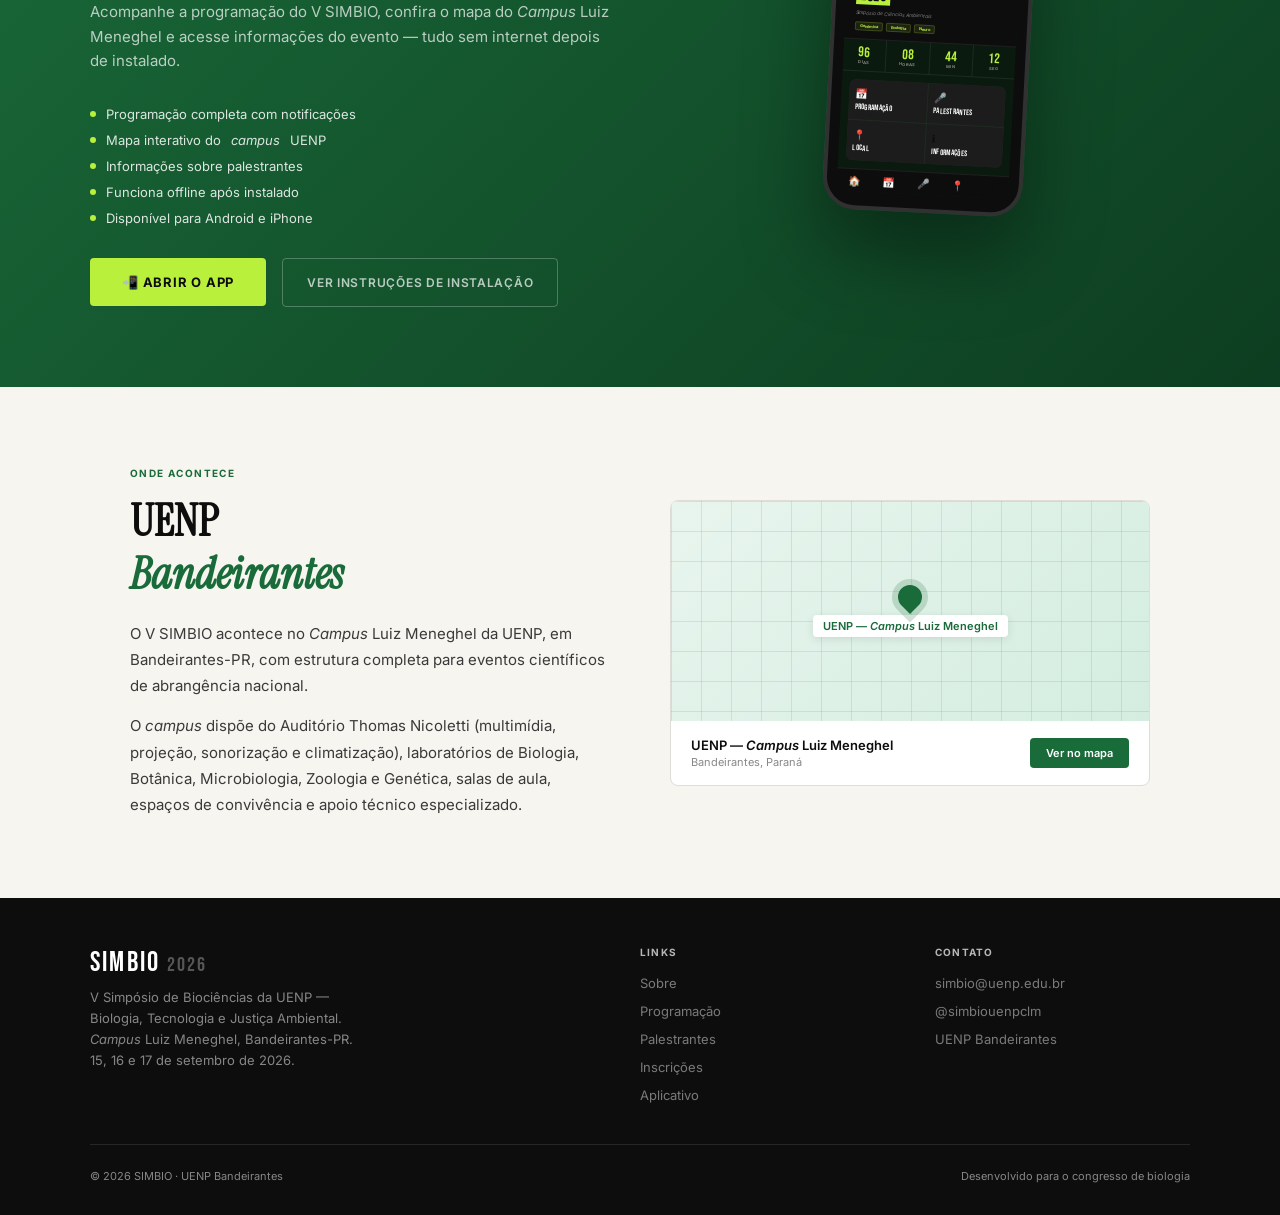
==== commit d947fb75: "sem promo" ====
--- a/index.html
+++ b/index.html
@@ -536,141 +536,47 @@
 
 <!--INSCRICOES-->
 <section class="insc-section" id="inscricoes">
-  <style>
-    .insc-section{ position:relative; }
-    .promo-badge{
-      display:inline-flex; align-items:center; gap:8px;
-      background:#eaf7db; color:#1a6b3a;
-      font-family:'Inter',sans-serif; font-weight:700; font-size:.78rem;
-      text-transform:uppercase; letter-spacing:.08em;
-      padding:8px 16px; border-radius:999px;
-      border:1px solid rgba(26,107,58,0.22);
-      margin:0 0 20px;
-    }
-    .promo-badge .dot{
-      width:8px; height:8px; border-radius:50%;
-      background:#b8f03c; box-shadow:0 0 0 3px rgba(184,240,60,0.3);
-    }
-    .promo-note{
-      font-family:'Inter',sans-serif; font-size:.95rem; color:#5c5c54;
-      max-width:620px; margin:0 0 48px; line-height:1.6;
-    }
-    .promo-note strong{ color:#14140f; }
-
-    .promo-grid{
-      display:grid;
-      grid-template-columns:repeat(auto-fit, minmax(220px,1fr));
-      gap:24px;
-      margin-bottom:40px;
-    }
-    .promo-card{
-      background:#fff; border:1px solid rgba(20,20,15,0.08);
-      border-radius:16px; padding:30px 24px;
-      text-align:center;
-      box-shadow:0 2px 14px rgba(20,20,15,0.05);
-      transition:transform .25s ease, box-shadow .25s ease, border-color .25s ease;
-    }
-    .promo-card:hover{ transform:translateY(-4px); box-shadow:0 10px 24px rgba(20,20,15,0.09); }
-    .promo-card.featured{
-      border-color:#1a6b3a;
-      background:#f6fbf0;
-      position:relative;
-    }
-    .promo-card.featured::before{
-      content:"Mais escolhido";
-      position:absolute; top:-13px; left:50%; transform:translateX(-50%);
-      background:#1a6b3a; color:#fff;
-      font-family:'Inter',sans-serif; font-size:.68rem; font-weight:700;
-      letter-spacing:.06em; text-transform:uppercase;
-      padding:5px 14px; border-radius:999px; white-space:nowrap;
-    }
-    .promo-card-label{
-      font-family:'Inter',sans-serif; font-weight:600; font-size:.95rem;
-      color:#14140f; margin:0 0 10px;
-    }
-    .promo-card-price{
-      font-family:'Bebas Neue',sans-serif; font-size:2.6rem;
-      color:#1a6b3a; letter-spacing:.02em; line-height:1;
-      margin:0 0 4px;
-    }
-    .promo-card-price span{ font-size:1rem; font-family:'Inter',sans-serif; color:#5c5c54; font-weight:600; }
-    .promo-card-sub{
-      font-family:'Inter',sans-serif; font-size:.78rem; color:#8a8a80;
-      margin:0;
-    }
-
-    .promo-extra-grid{
-      display:grid;
-      grid-template-columns:repeat(auto-fit, minmax(260px,1fr));
-      gap:20px;
-    }
-    .promo-extra-card{
-      background:#f6f7f1; border:1px dashed rgba(26,107,58,0.3);
-      border-radius:14px; padding:22px 24px;
-      display:flex; align-items:center; justify-content:space-between; gap:16px;
-    }
-    .promo-extra-text p{ margin:0; font-family:'Inter',sans-serif; }
-    .promo-extra-title{ font-weight:600; font-size:.9rem; color:#14140f; margin-bottom:4px !important; }
-    .promo-extra-desc{ font-size:.8rem; color:#5c5c54; }
-    .promo-extra-price{
-      font-family:'Bebas Neue',sans-serif; font-size:1.7rem; color:#1a6b3a;
-      white-space:nowrap;
-    }
-    .promo-extra-price span{ font-size:.7rem; font-family:'Inter',sans-serif; color:#8a8a80; display:block; font-weight:600; }
-
-    @media (max-width:640px){
-      .promo-extra-card{ flex-direction:column; align-items:flex-start; text-align:left; }
-    }
-  </style>
-
   <p class="section-label">Participação</p>
   <h2 class="section-title">Inscrições</h2>
-
-  <div class="promo-badge"><span class="dot"></span>Promoção válida até 31 de agosto</div>
-  <p class="promo-note">Garanta sua vaga com preço especial de lançamento — os valores abaixo valem <strong>somente até o fim de agosto</strong>. Escolha o pacote que inclui o evento e os minicursos que quiser fazer.</p>
-
-  <div class="promo-grid">
-    <div class="promo-card">
-      <p class="promo-card-label">Evento</p>
-      <p class="promo-card-price">R$ 60<span>,00</span></p>
-      <p class="promo-card-sub">Acesso completo à programação</p>
-    </div>
-    <div class="promo-card">
-      <p class="promo-card-label">Evento + 1 minicurso</p>
-      <p class="promo-card-price">R$ 80<span>,00</span></p>
-      <p class="promo-card-sub">Evento + 1 minicurso à sua escolha</p>
-    </div>
-    <div class="promo-card featured">
-      <p class="promo-card-label">Evento + 2 minicursos</p>
-      <p class="promo-card-price">R$ 100<span>,00</span></p>
-      <p class="promo-card-sub">Evento + 2 minicursos à sua escolha</p>
-    </div>
-    <div class="promo-card">
-      <p class="promo-card-label">Evento + 3 minicursos</p>
-      <p class="promo-card-price">R$ 110<span>,00</span></p>
-      <p class="promo-card-sub">Evento + 3 minicursos à sua escolha</p>
-    </div>
-  </div>
-
-  <div class="promo-extra-grid">
-    <div class="promo-extra-card">
-      <div class="promo-extra-text">
-        <p class="promo-extra-title">Já se inscreveu só no evento?</p>
-        <p class="promo-extra-desc">Dá pra adicionar minicursos depois, um a um.</p>
-      </div>
-      <p class="promo-extra-price">R$ 30<span>cada minicurso</span></p>
-    </div>
-    <div class="promo-extra-card">
-      <div class="promo-extra-text">
-        <p class="promo-extra-title">Quer só o minicurso?</p>
-        <p class="promo-extra-desc">Inscrição isolada, sem participar do evento.</p>
-      </div>
-      <p class="promo-extra-price">R$ 40<span>cada minicurso</span></p>
-    </div>
-  </div>
-
-  <div style="text-align:center; margin-top:44px;">
-    <a href="https://forms.gle/tLQHafhyTecFAwBt8" target="_blank" class="btn-insc">Inscrever-se</a>
+  <div class="insc-grid">
+    <div class="insc-card">
+      <p class="insc-type">Graduando</p>
+      <p class="insc-price">R$ 80,00</p>
+      <p class="insc-price-label">Com um minicurso incluso para os 30 primeiros inscritos</p>
+      <ul class="insc-features">
+        <li>Acesso a todas as plenárias</li>
+        <li>Coffee breaks inclusos</li>
+        <li>Certificado digital</li>
+        <li>App do congresso</li>
+      </ul>
+      <a href="https://forms.gle/tLQHafhyTecFAwBt8" target="_blank" class="btn-insc">Inscrever-se</a>
+    </div>
+    <div class="insc-card featured">
+      <p class="insc-type">Pós-graduando</p>
+      <p class="insc-price">R$ 100,00</p>
+      <p class="insc-price-label">Com um minicurso incluso para os 30 primeiros inscritos</p>
+      <ul class="insc-features">
+        <li>Acesso a todas as plenárias</li>
+        <li>Coffee breaks inclusos</li>
+        <li>Certificado digital</li>
+        <li>Submissão de trabalhos</li>
+        <li>App do congresso</li>
+      </ul>
+      <a href="https://forms.gle/tLQHafhyTecFAwBt8" target="_blank" class="btn-insc">Inscrever-se</a>
+    </div>
+    <div class="insc-card">
+      <p class="insc-type">Profissional</p>
+      <p class="insc-price">R$ 120,00</p>
+      <p class="insc-price-label">Com um minicurso incluso para os 30 primeiros inscritos</p>
+      <ul class="insc-features">
+        <li>Acesso completo ao evento</li>
+        <li>Coffee breaks inclusos</li>
+        <li>Certificado digital</li>
+        <li>Submissão de trabalhos</li>
+        <li>Acesso prioritário a workshops</li>
+      </ul>
+      <a href="https://forms.gle/tLQHafhyTecFAwBt8" target="_blank" class="btn-insc">Inscrever-se</a>
+    </div>
   </div>
 </section>
 
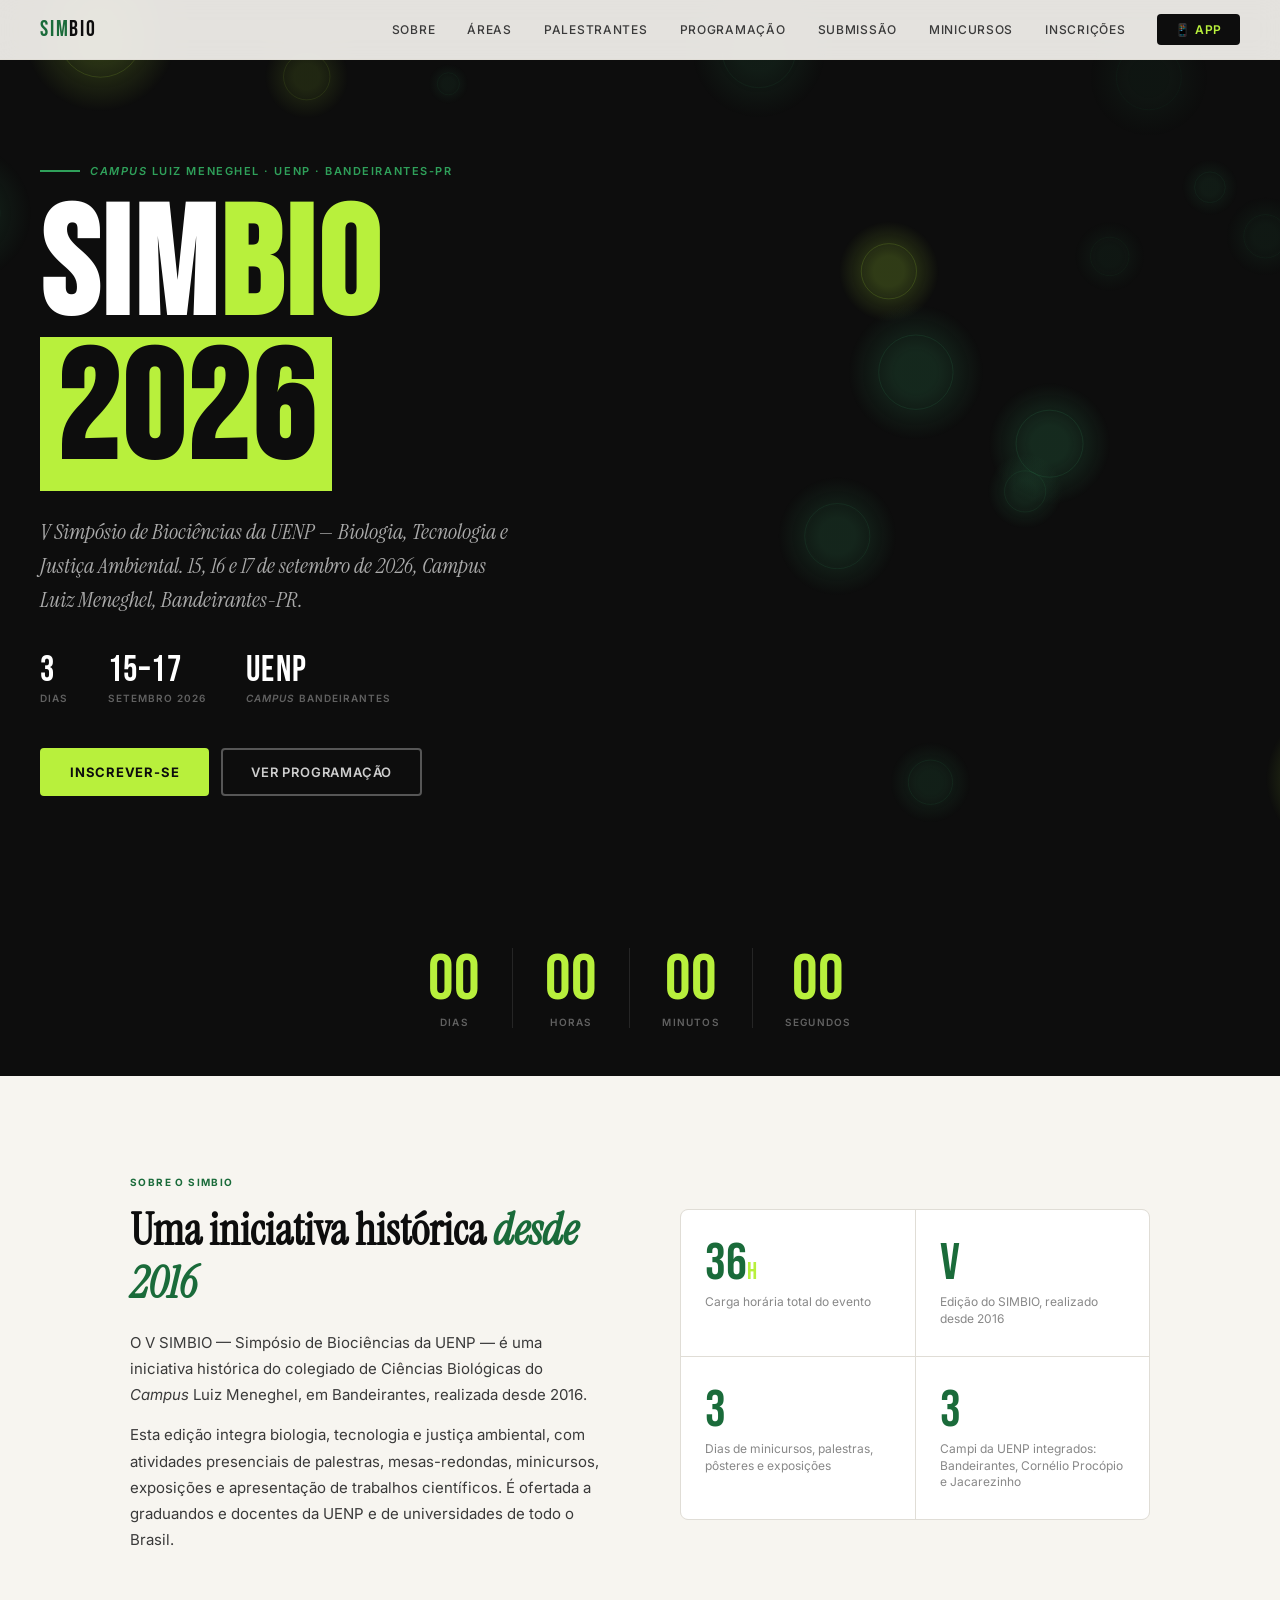
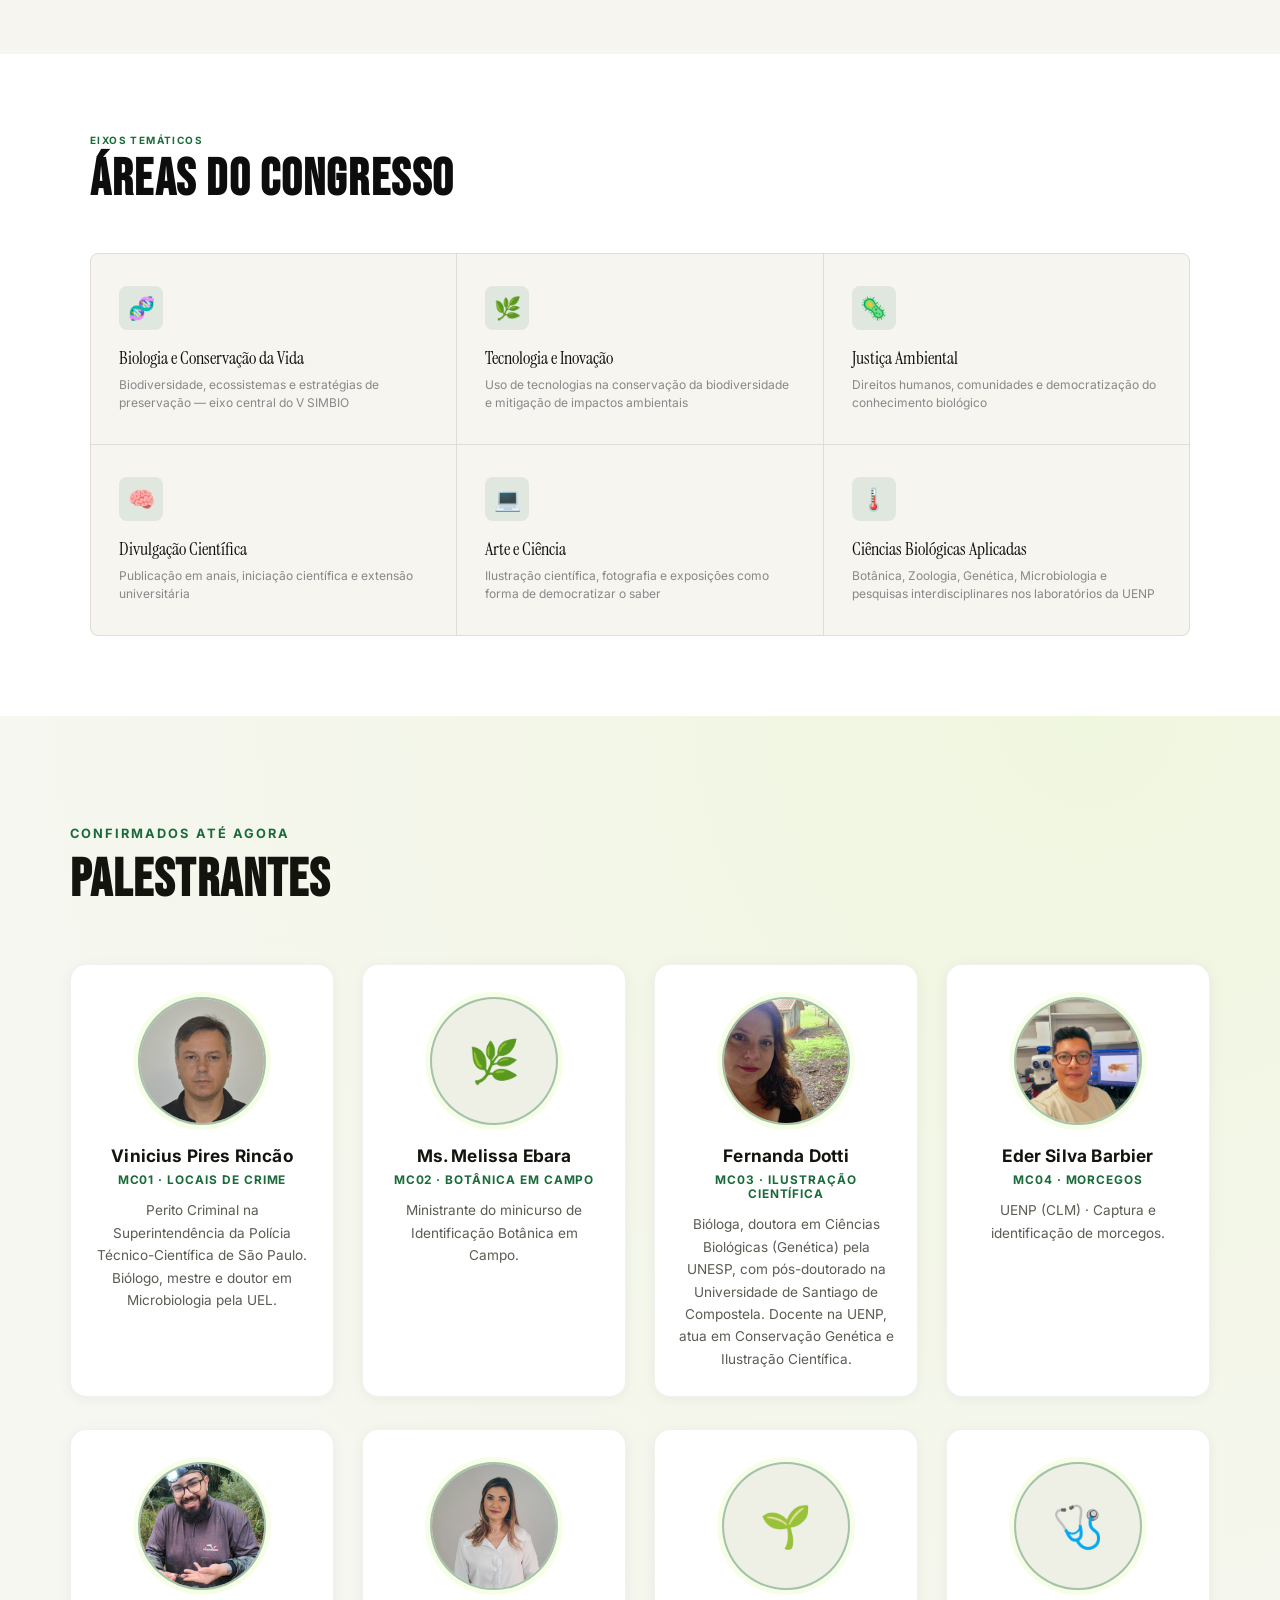
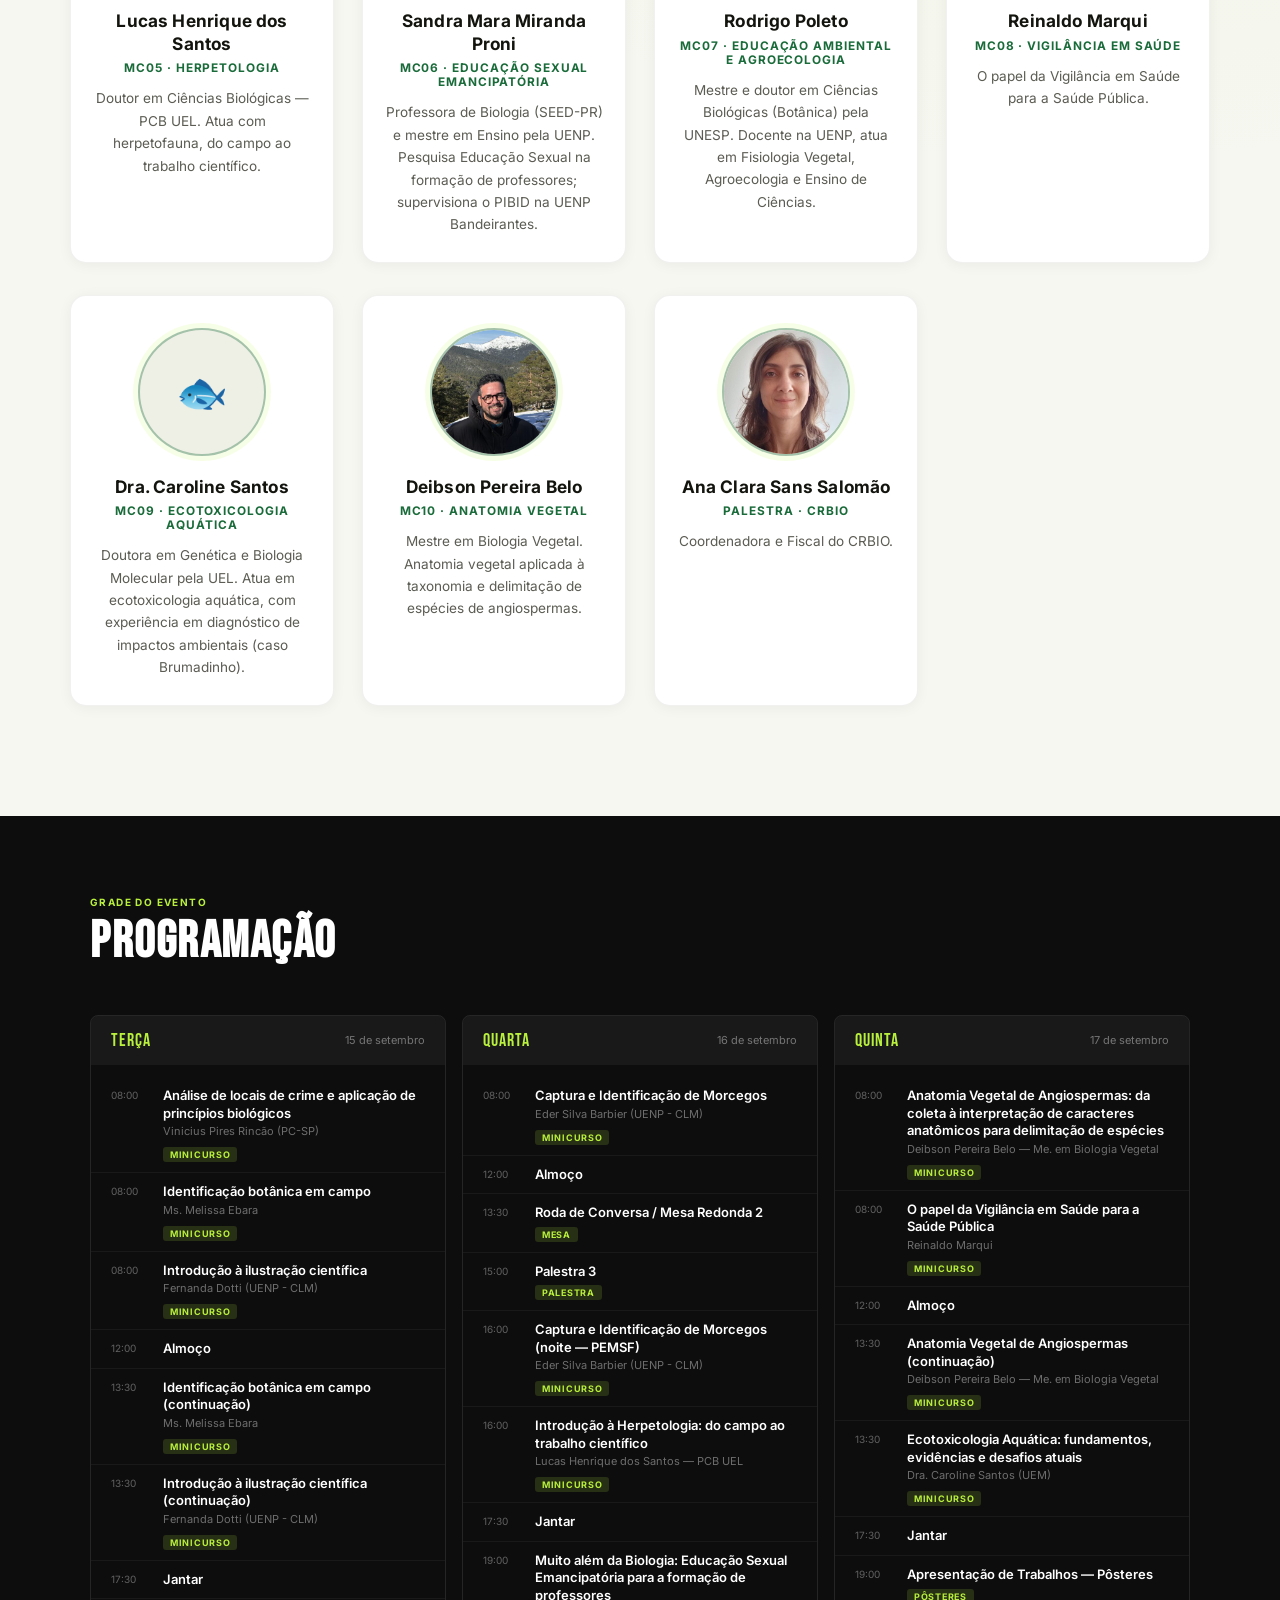
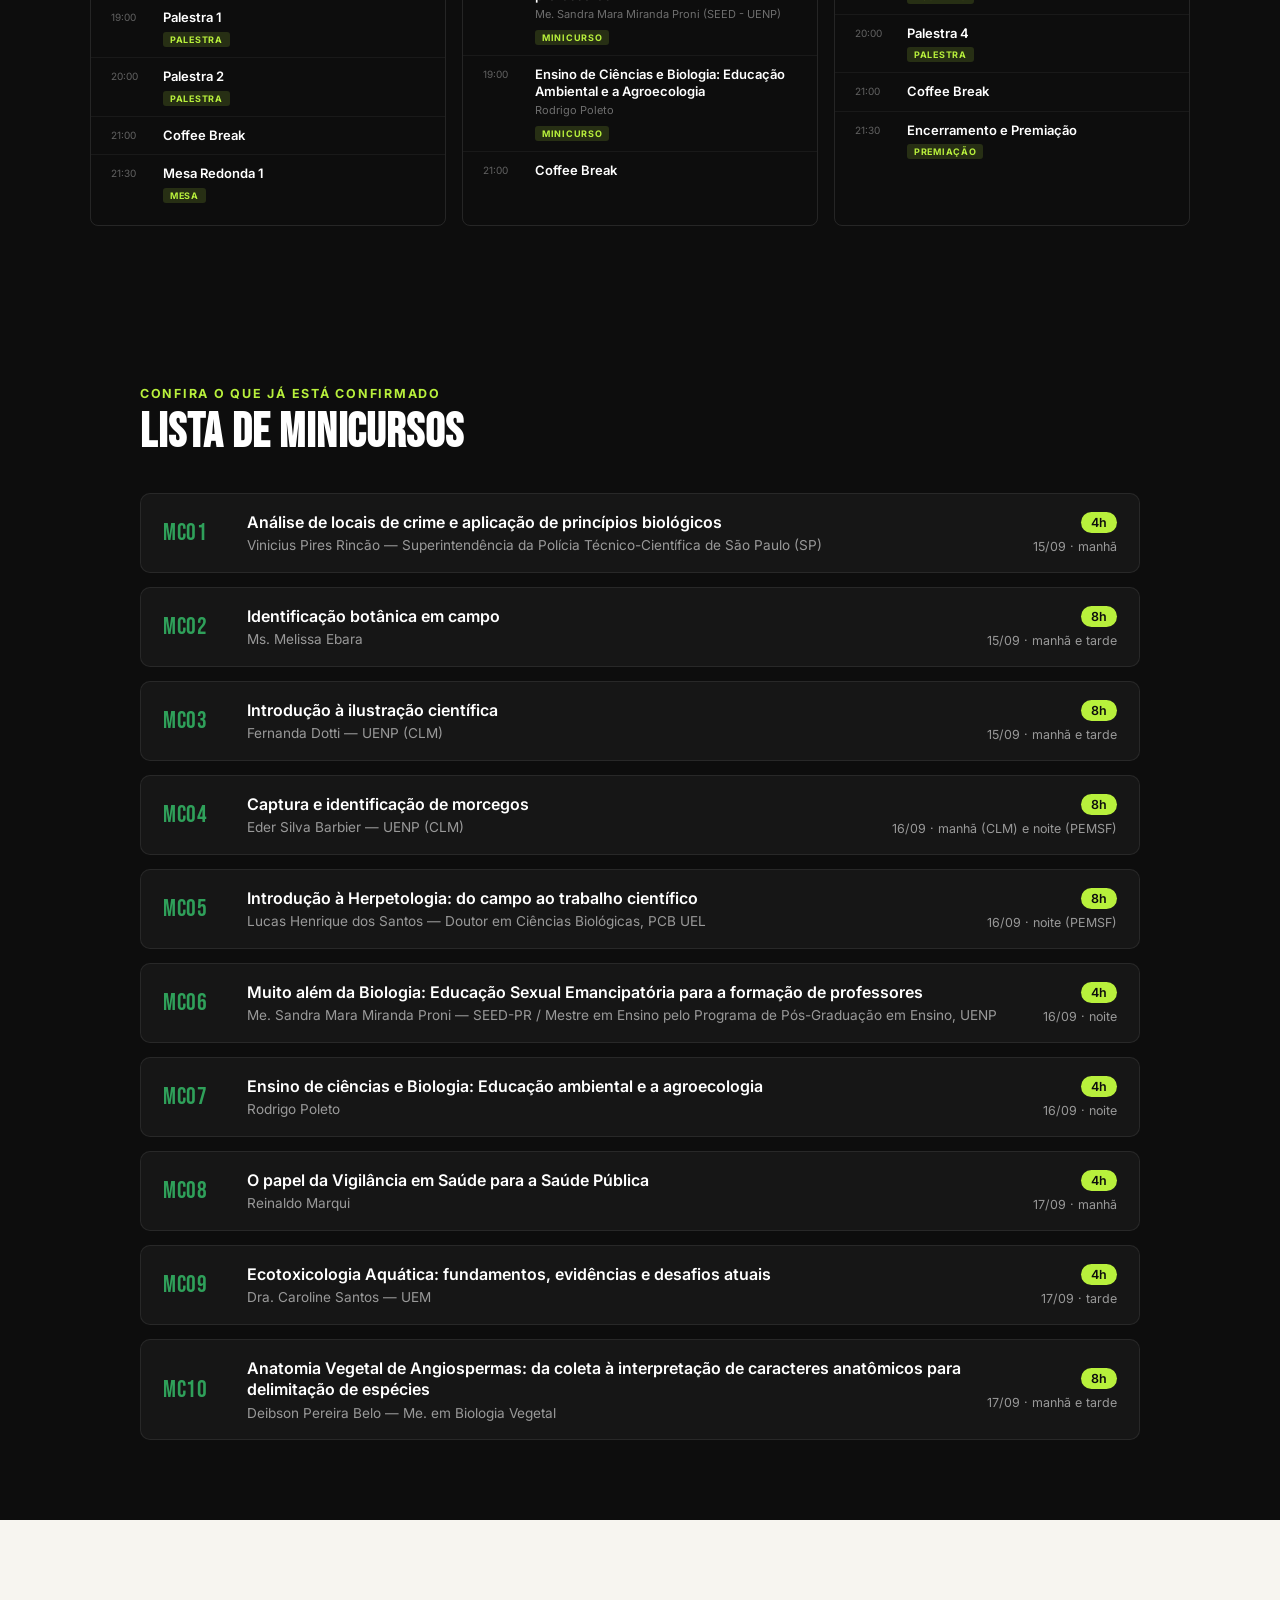
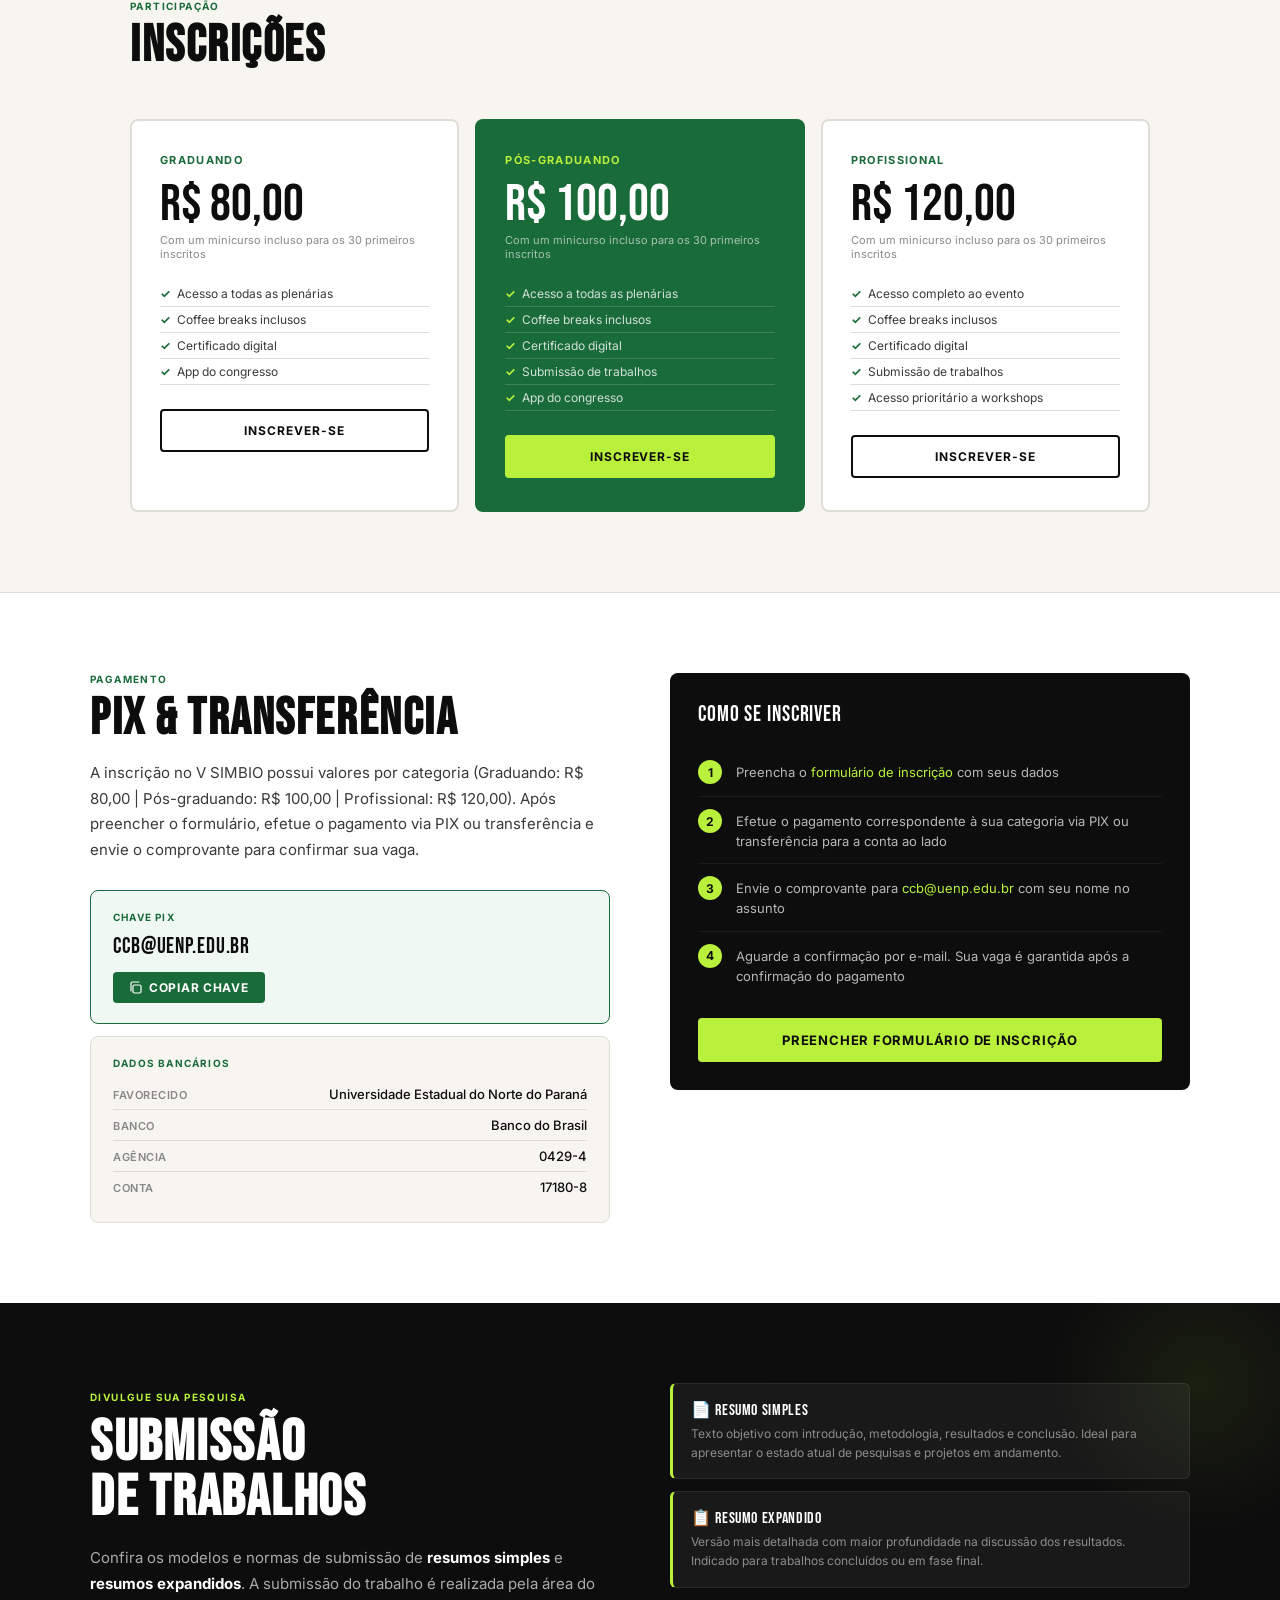
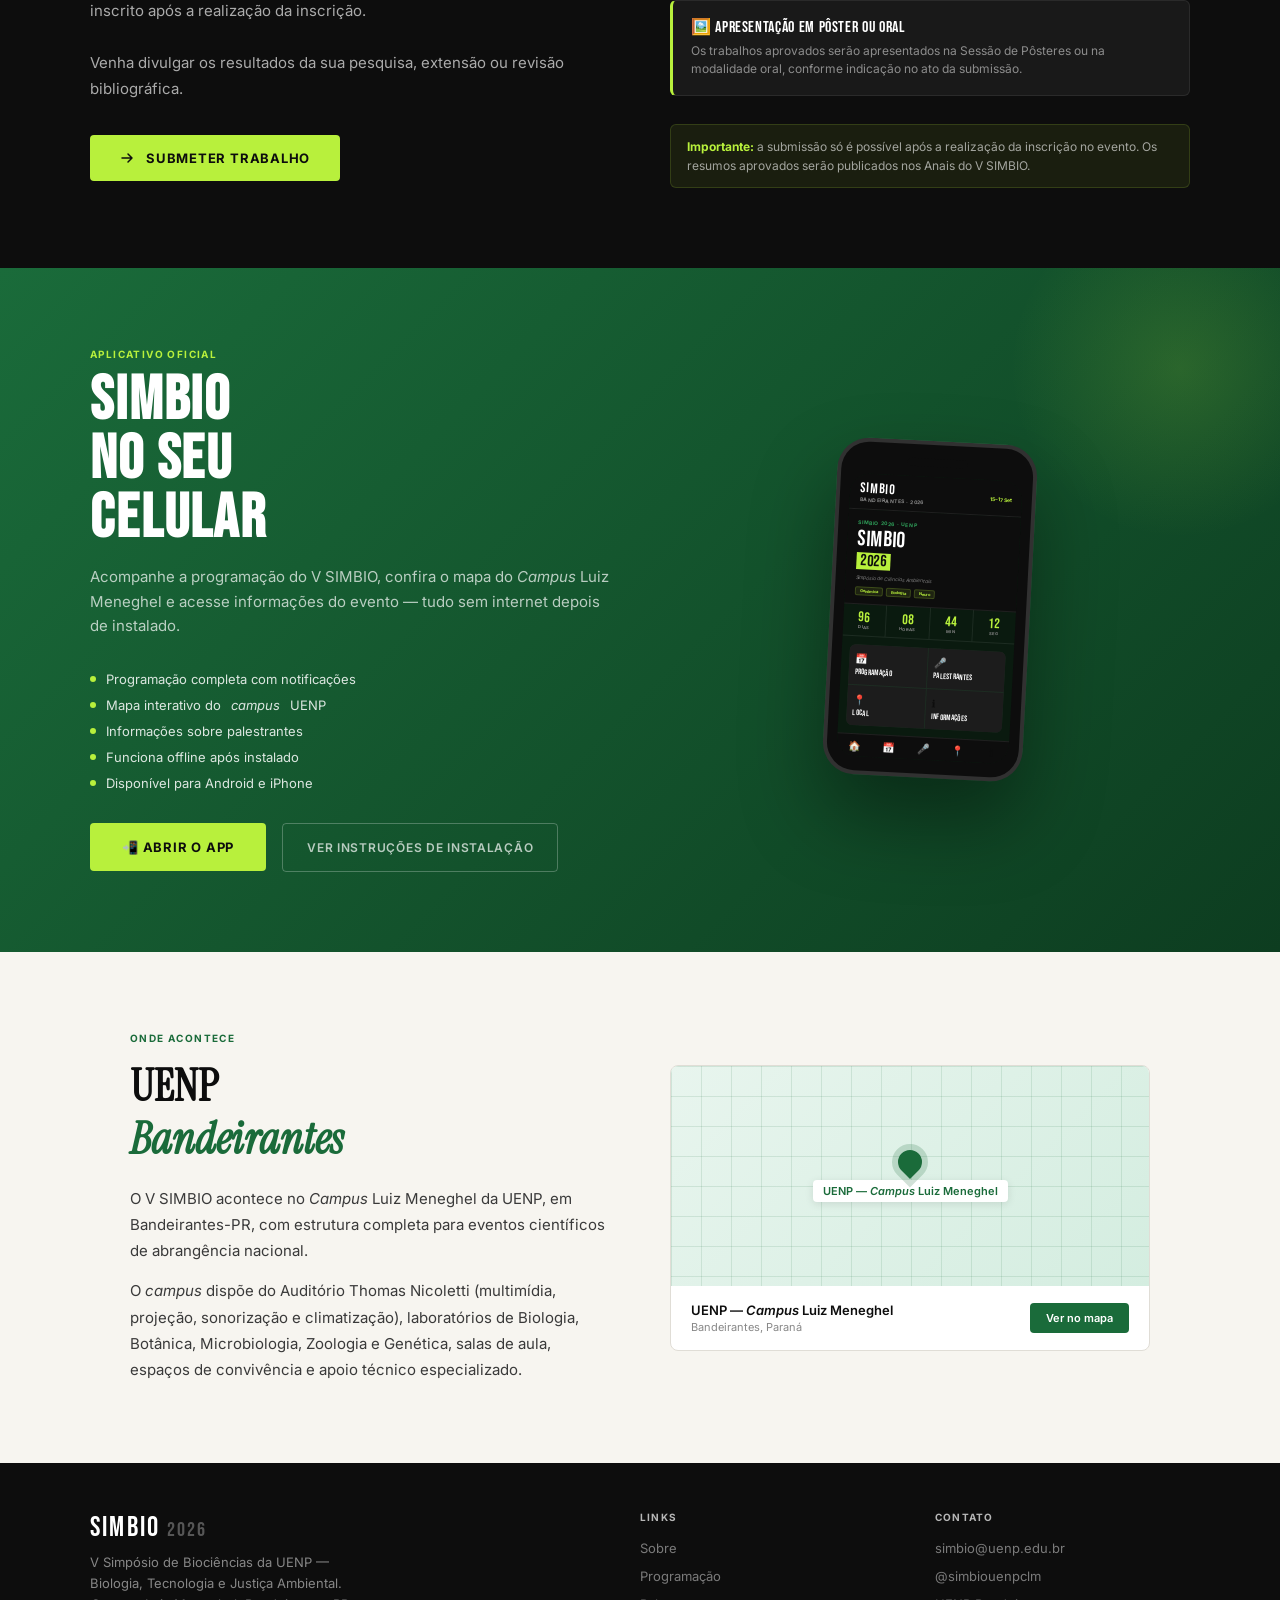
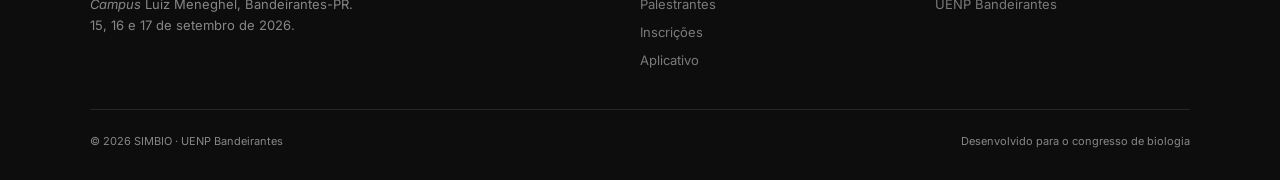
==== commit 81d5eef4: "submissao de trabalho" ====
--- a/index.html
+++ b/index.html
@@ -16,6 +16,90 @@
 
 
 
+</style>
+<style>
+.sub-section {
+  background: var(--ink, #0d0d0d);
+  padding: 80px 40px;
+  position: relative;
+  overflow: hidden;
+}
+.sub-section::before {
+  content: '';
+  position: absolute;
+  top: -80px; right: -80px;
+  width: 320px; height: 320px;
+  background: radial-gradient(circle, rgba(184,240,60,0.08) 0%, transparent 65%);
+  pointer-events: none;
+}
+.sub-inner {
+  max-width: 1100px;
+  margin: 0 auto;
+  display: grid;
+  grid-template-columns: 1fr 1fr;
+  gap: 60px;
+  align-items: center;
+  position: relative; z-index: 1;
+}
+.sub-label {
+  font-size: 10px; font-weight: 700; letter-spacing: 0.14em;
+  text-transform: uppercase; color: var(--acid, #b8f03c);
+  margin-bottom: 12px;
+}
+.sub-title {
+  font-family: 'Bebas Neue', sans-serif;
+  font-size: clamp(36px, 5vw, 58px);
+  letter-spacing: 0.03em; line-height: 0.95;
+  color: var(--white, #fff);
+  margin-bottom: 20px;
+}
+.sub-text {
+  font-size: 15px; color: rgba(255,255,255,0.65);
+  line-height: 1.75; margin-bottom: 32px;
+}
+.sub-text strong { color: var(--white, #fff); }
+.sub-btn {
+  display: inline-flex; align-items: center; gap: 10px;
+  background: var(--acid, #b8f03c);
+  color: var(--ink, #0d0d0d);
+  font-size: 13px; font-weight: 700;
+  letter-spacing: 0.06em; text-transform: uppercase;
+  padding: 15px 30px; border-radius: 4px;
+  text-decoration: none;
+  transition: background .2s, transform .2s;
+}
+.sub-btn:hover { background: #fff; transform: translateY(-2px); }
+.sub-btn svg { flex-shrink: 0; }
+.sub-cards {
+  display: flex; flex-direction: column; gap: 12px;
+}
+.sub-card {
+  background: rgba(255,255,255,0.05);
+  border: 1px solid rgba(255,255,255,0.08);
+  border-left: 3px solid var(--acid, #b8f03c);
+  border-radius: 6px;
+  padding: 16px 18px;
+}
+.sub-card-title {
+  font-family: 'Bebas Neue', sans-serif;
+  font-size: 16px; letter-spacing: 0.04em;
+  color: var(--white, #fff); margin-bottom: 5px;
+}
+.sub-card-desc { font-size: 12px; color: rgba(255,255,255,0.5); line-height: 1.55; }
+.sub-obs {
+  margin-top: 16px;
+  padding: 12px 16px;
+  background: rgba(184,240,60,0.08);
+  border: 1px solid rgba(184,240,60,0.15);
+  border-radius: 6px;
+  font-size: 12px; color: rgba(255,255,255,0.6);
+  line-height: 1.6;
+}
+.sub-obs strong { color: var(--acid, #b8f03c); }
+@media(max-width:768px){
+  .sub-section { padding: 60px 20px; }
+  .sub-inner { grid-template-columns: 1fr; gap: 36px; }
+}
 </style>
 </head>
 <body>
@@ -28,6 +112,7 @@
     <a href="#areas">Áreas</a>
     <a href="#palestrantes">Palestrantes</a>
     <a href="#programacao">Programação</a>
+    <a href="#submissao">Submissão</a>
     <a href="#minicursos">Minicursos</a>
     <a href="#inscricoes">Inscrições</a>
     <a href="app.html" class="nav-cta">📱 App</a>
@@ -686,6 +771,42 @@
 </script>
 
 
+<!-- SUBMISSÃO -->
+<section class="sub-section" id="submissao">
+  <div class="sub-inner">
+    <div>
+      <p class="sub-label">Divulgue sua pesquisa</p>
+      <h2 class="sub-title">Submissão<br>de Trabalhos</h2>
+      <p class="sub-text">
+        Confira os modelos e normas de submissão de <strong>resumos simples</strong> e <strong>resumos expandidos</strong>.
+        A submissão do trabalho é realizada pela área do inscrito após a realização da inscrição.<br><br>
+        Venha divulgar os resultados da sua pesquisa, extensão ou revisão bibliográfica.
+      </p>
+      <a href="https://suap.uenp.edu.br/eventos/inscricao/18/" target="_blank" class="sub-btn">
+        <svg width="16" height="16" viewBox="0 0 16 16" fill="none"><path d="M2 8h10M8 4l4 4-4 4" stroke="currentColor" stroke-width="1.5" stroke-linecap="round" stroke-linejoin="round"/></svg>
+        Submeter trabalho
+      </a>
+    </div>
+    <div class="sub-cards">
+      <div class="sub-card">
+        <p class="sub-card-title">📄 Resumo Simples</p>
+        <p class="sub-card-desc">Texto objetivo com introdução, metodologia, resultados e conclusão. Ideal para apresentar o estado atual de pesquisas e projetos em andamento.</p>
+      </div>
+      <div class="sub-card">
+        <p class="sub-card-title">📋 Resumo Expandido</p>
+        <p class="sub-card-desc">Versão mais detalhada com maior profundidade na discussão dos resultados. Indicado para trabalhos concluídos ou em fase final.</p>
+      </div>
+      <div class="sub-card">
+        <p class="sub-card-title">🖼️ Apresentação em Pôster ou Oral</p>
+        <p class="sub-card-desc">Os trabalhos aprovados serão apresentados na Sessão de Pôsteres ou na modalidade oral, conforme indicação no ato da submissão.</p>
+      </div>
+      <div class="sub-obs">
+        <strong>Importante:</strong> a submissão só é possível após a realização da inscrição no evento. Os resumos aprovados serão publicados nos Anais do V SIMBIO.
+      </div>
+    </div>
+  </div>
+</section>
+
 <!-- APP DOWNLOAD -->
 <section class="app-section" id="app">
   <div class="app-inner">
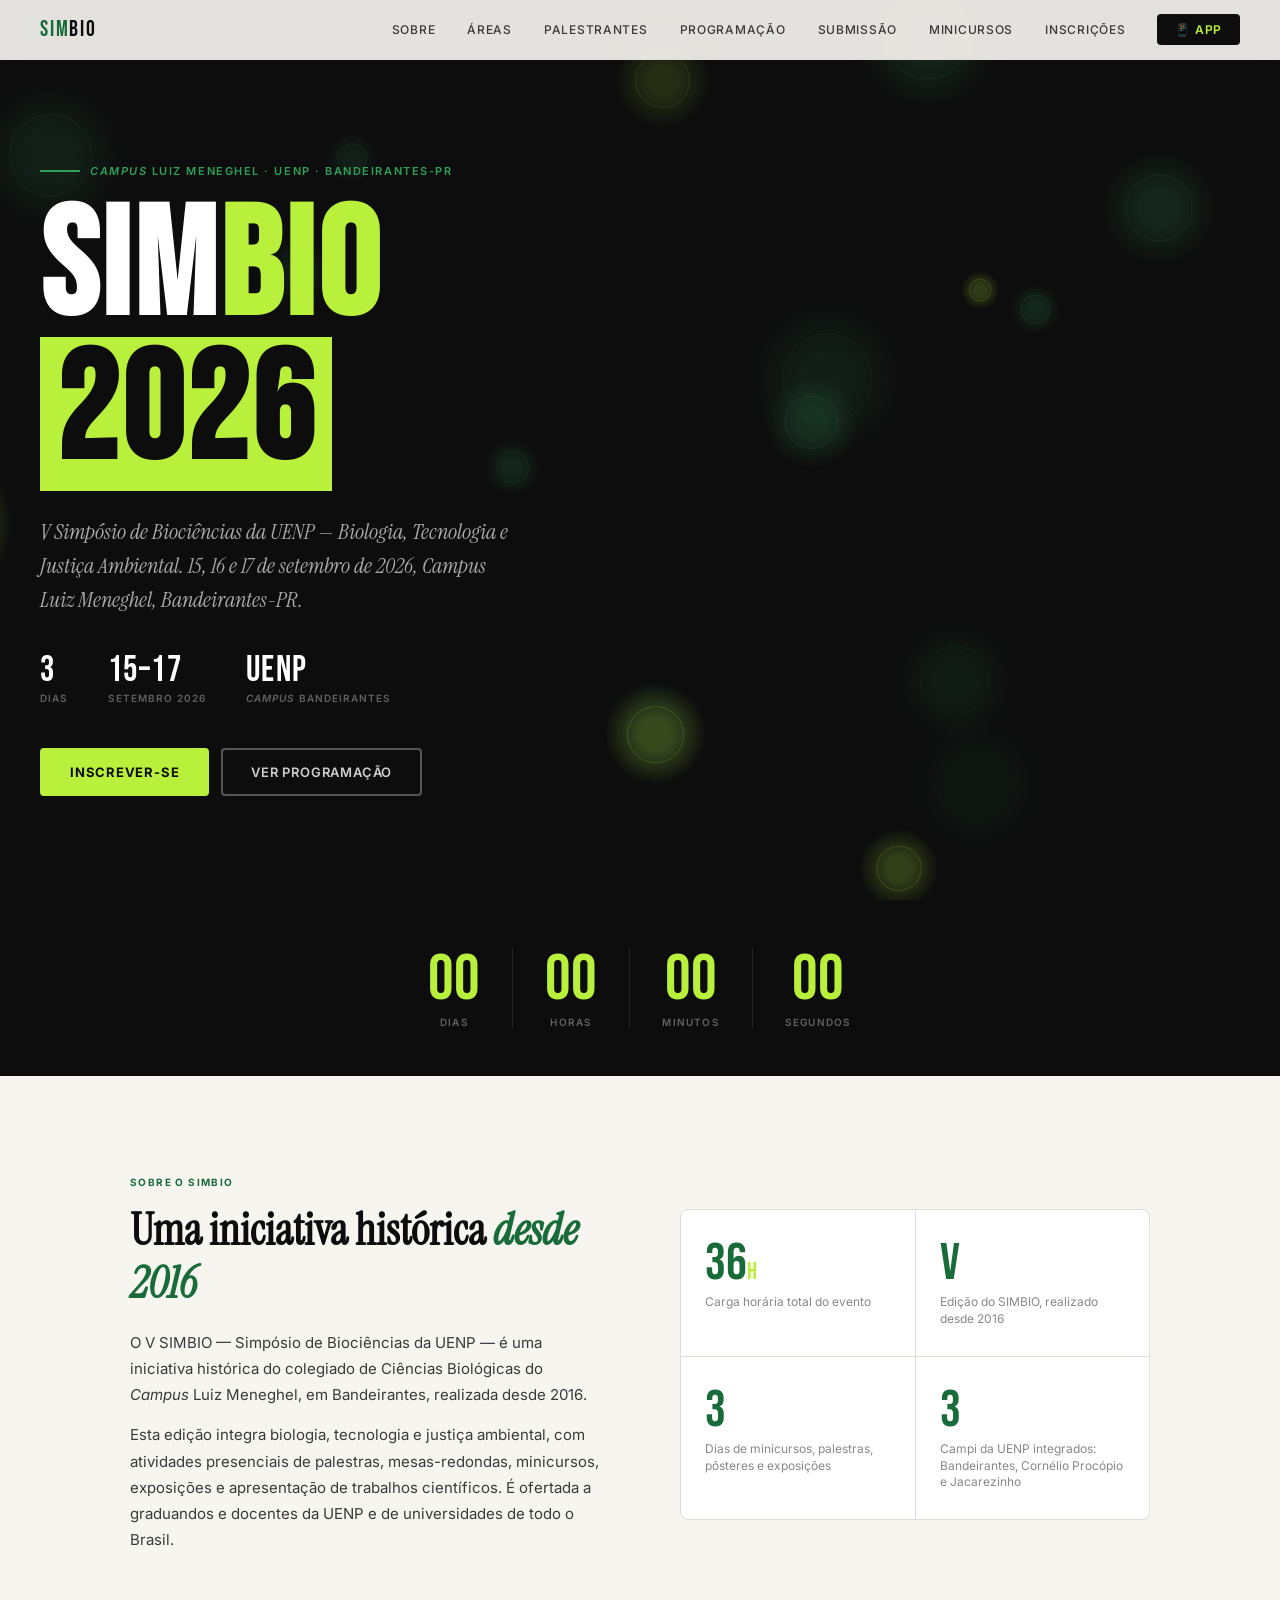
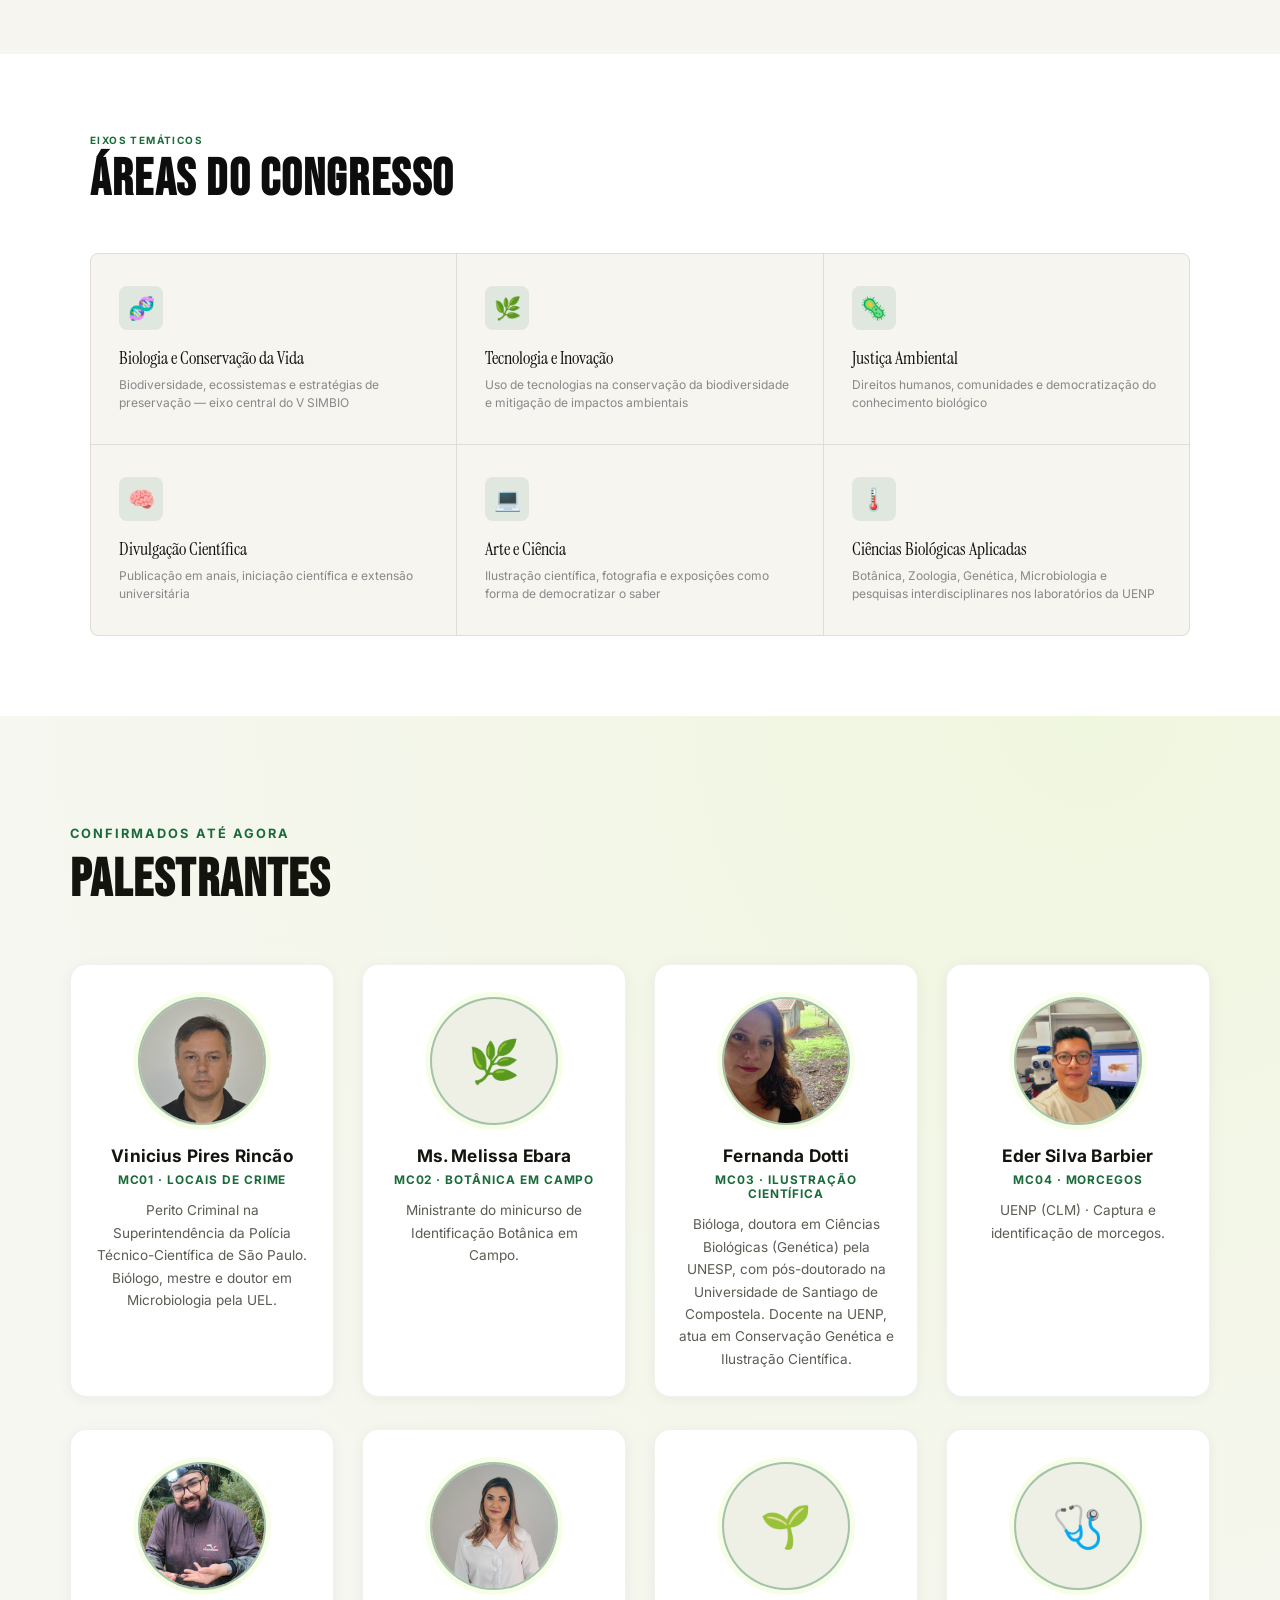
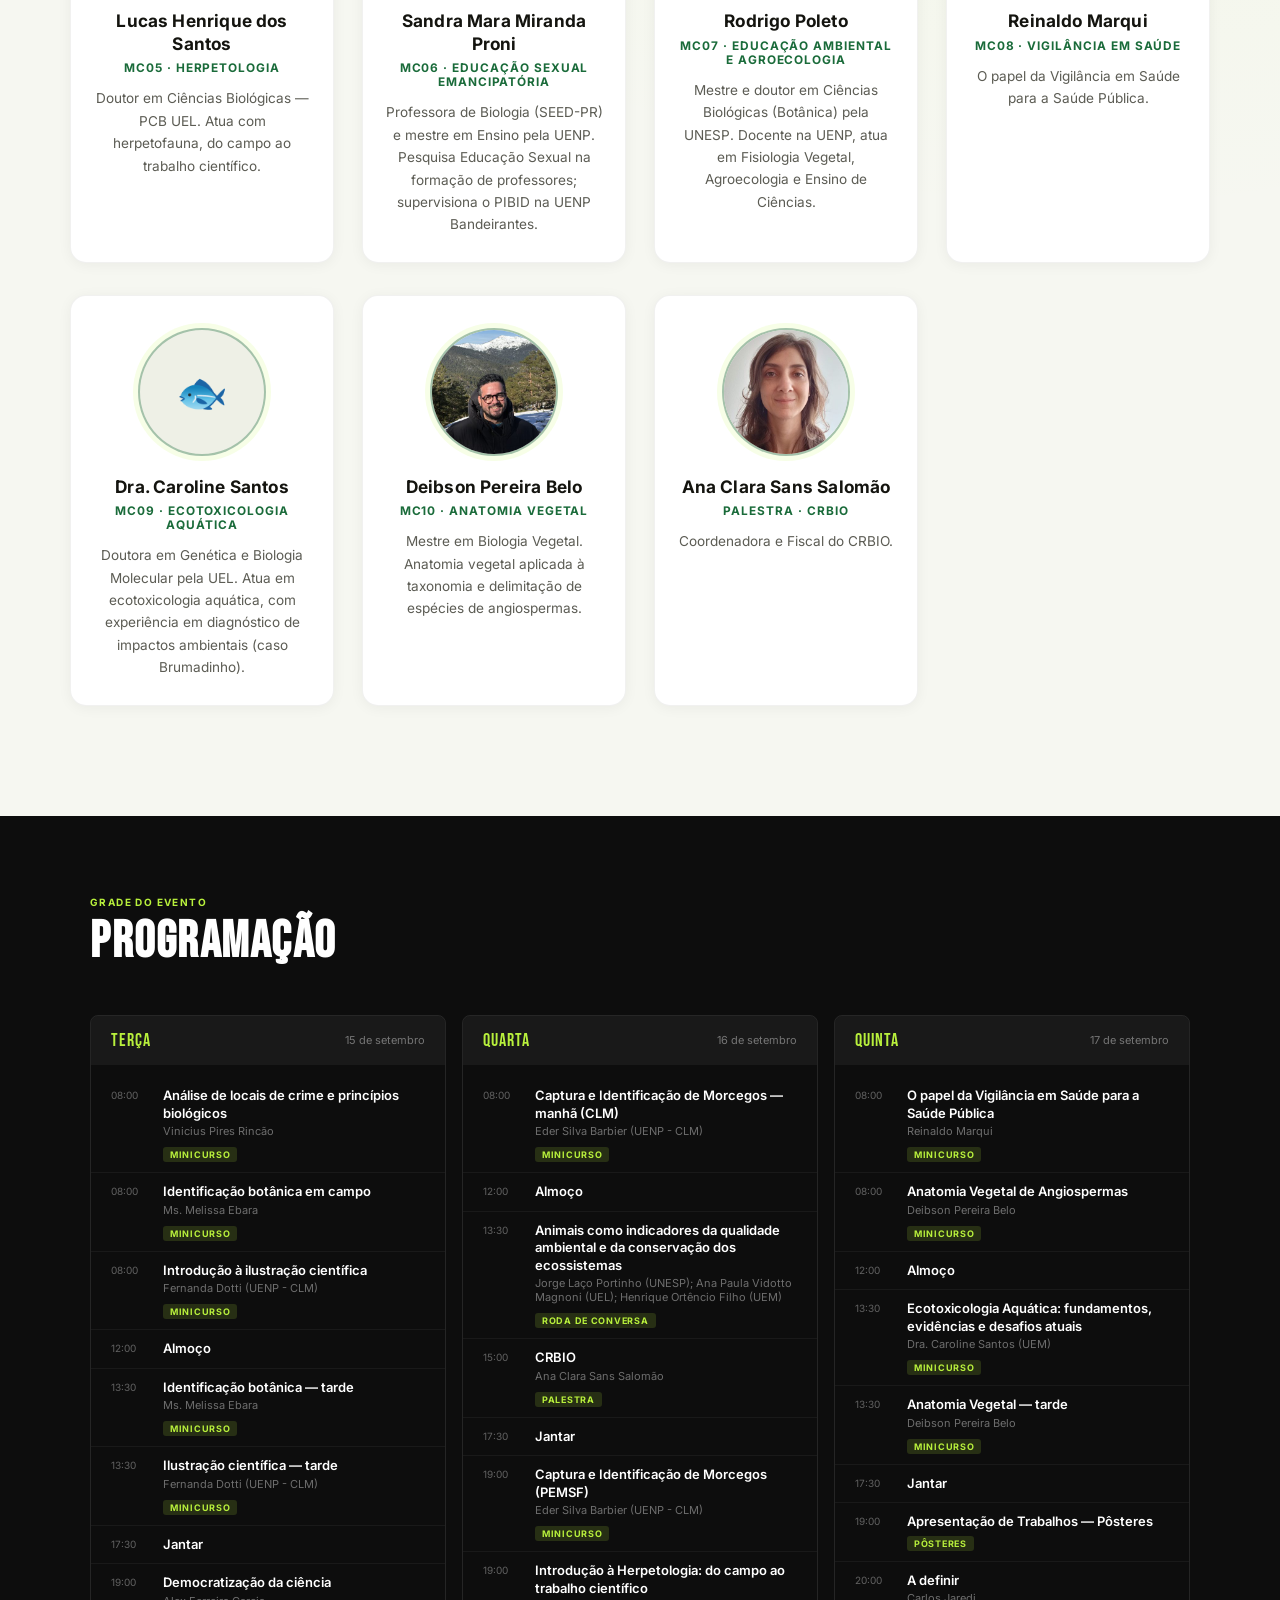
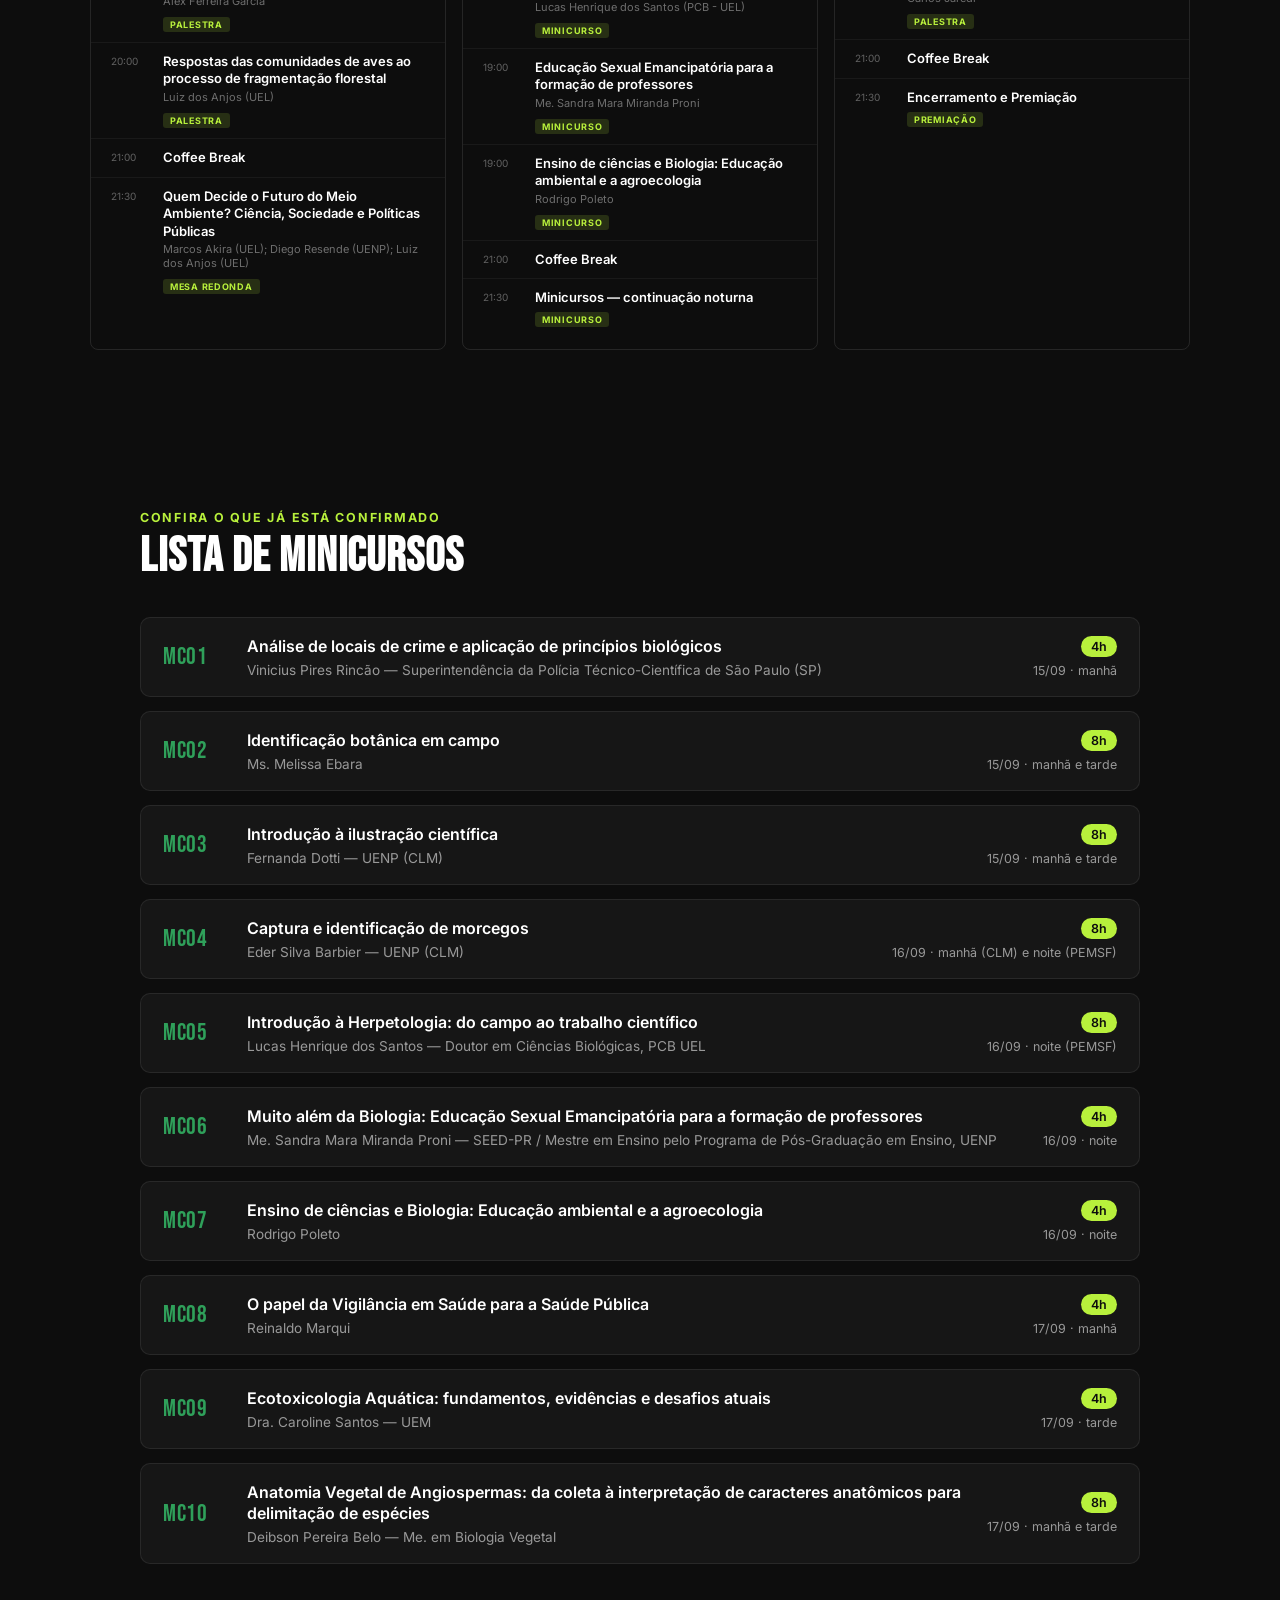
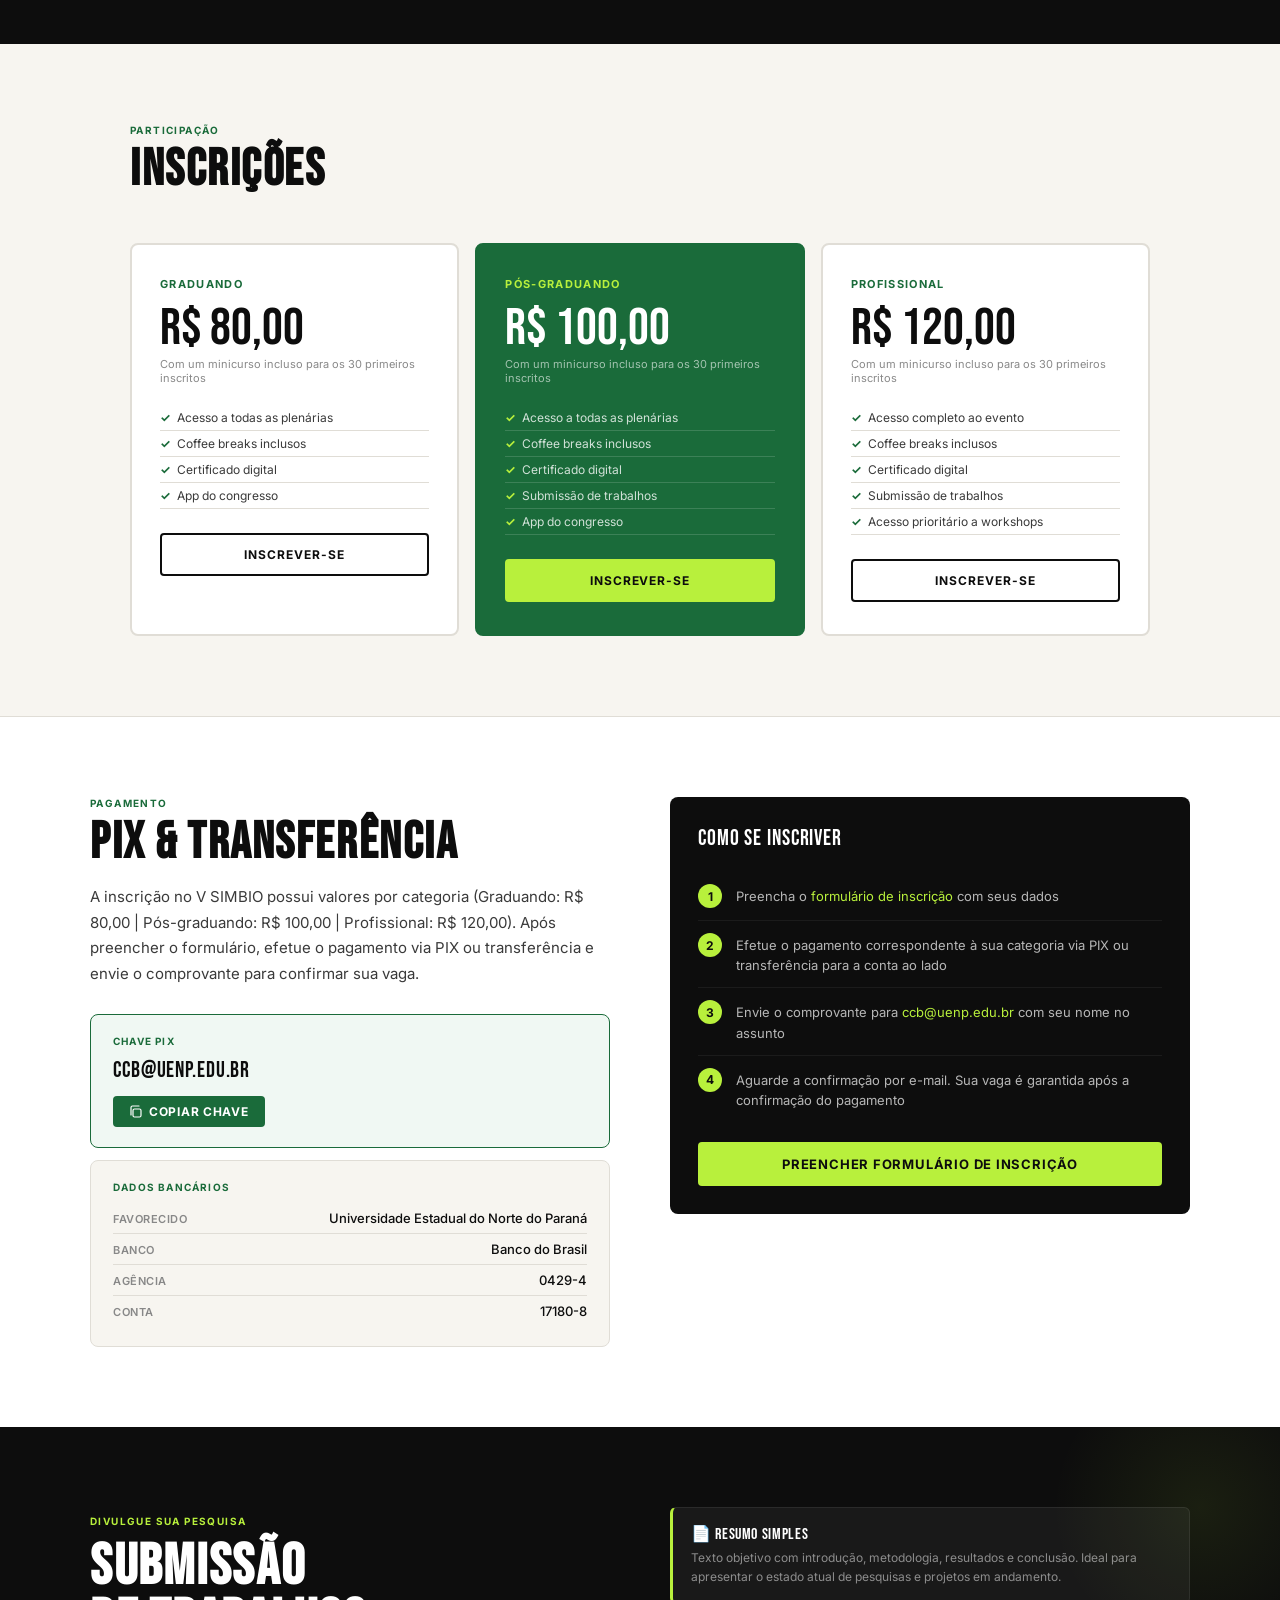
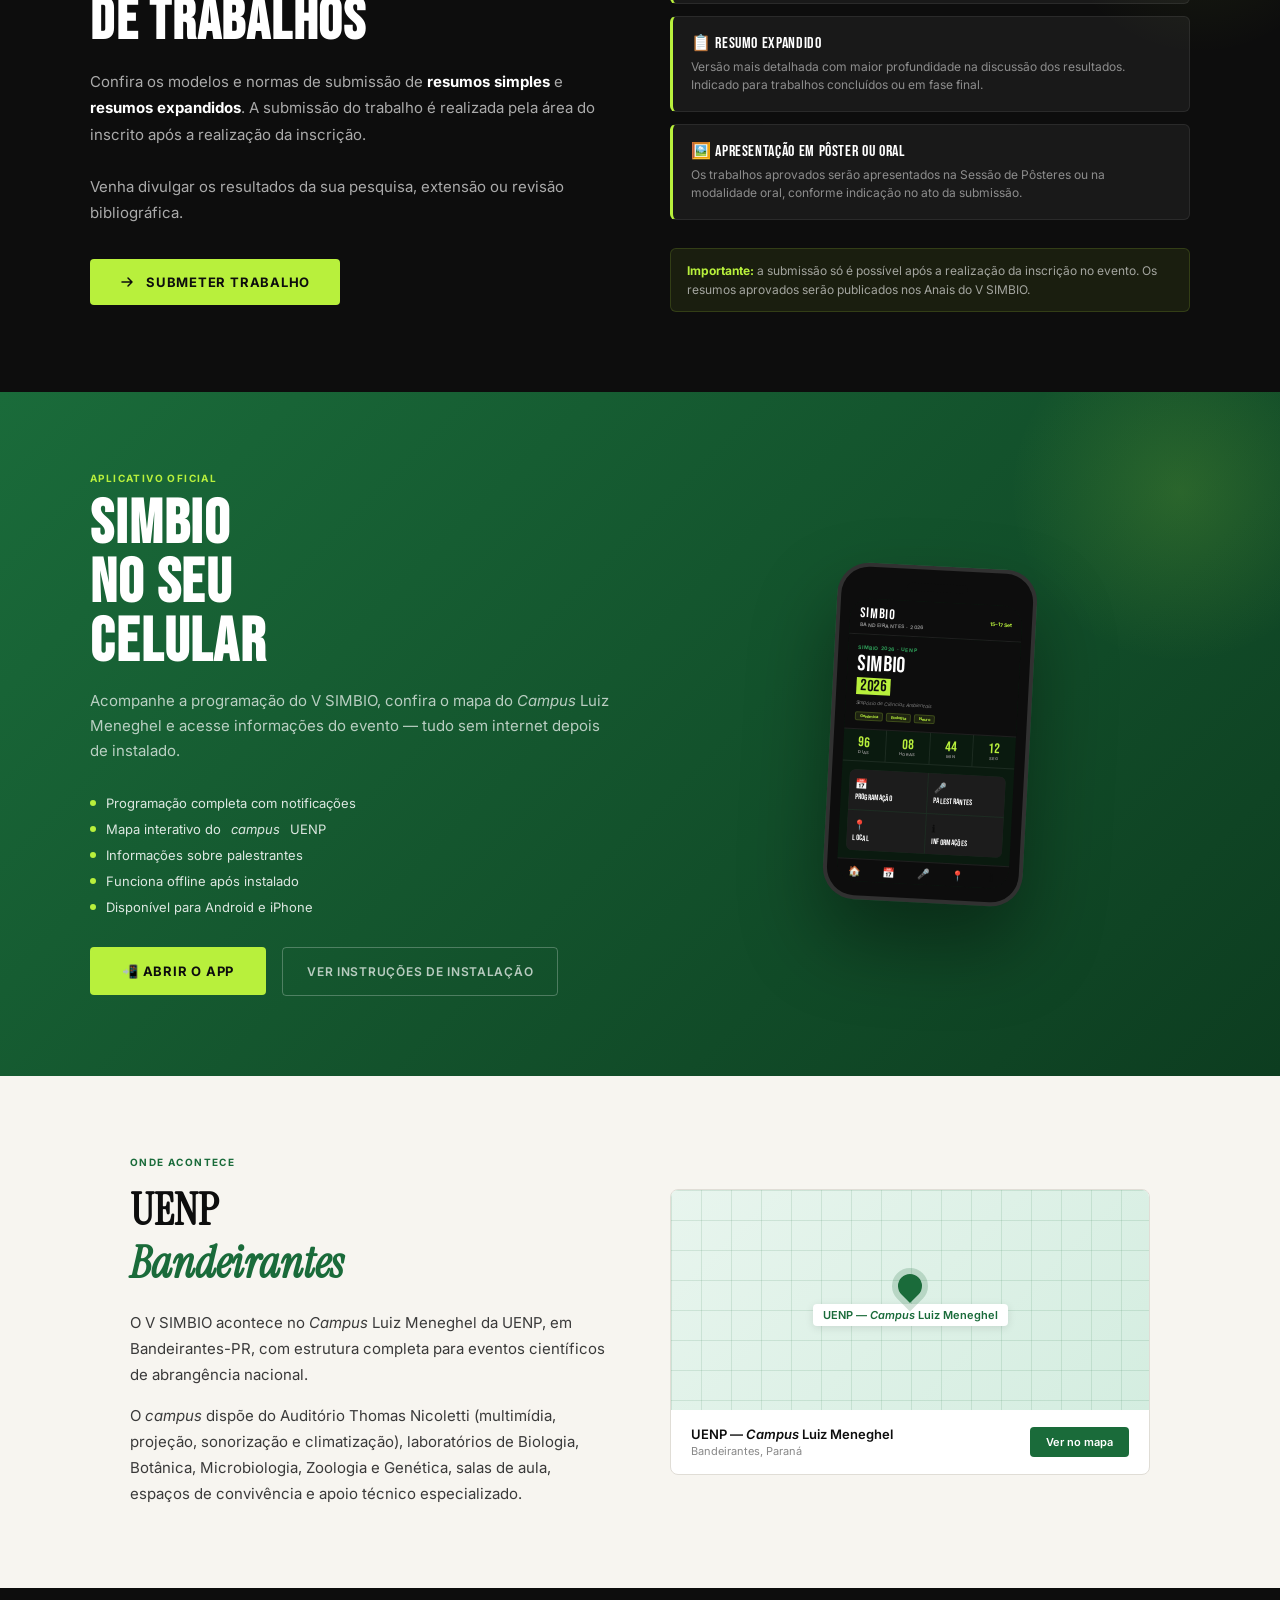
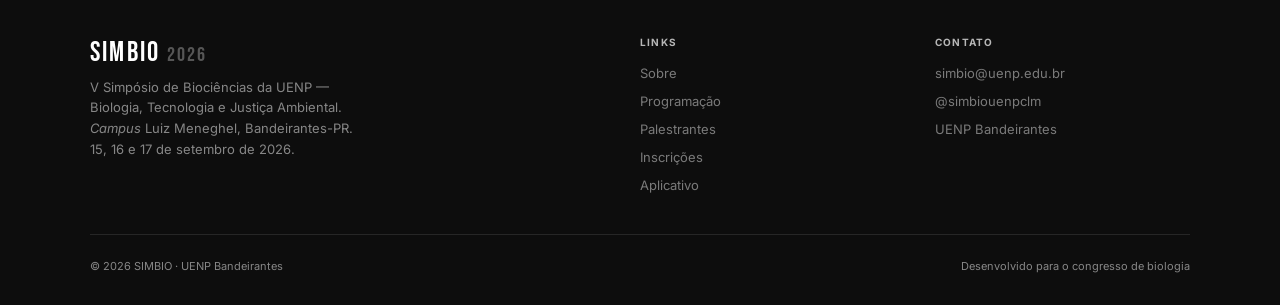
==== commit d002a2c4: "at programação" ====
--- a/index.html
+++ b/index.html
@@ -330,119 +330,94 @@
     <p class="section-label">Grade do evento</p>
     <h2 class="section-title">Programação</h2>
     <div class="prog-days">
-      <!-- DIA 15 -->
       <div class="prog-day">
-        <div class="prog-day-header">
-          <span class="prog-day-name">Terça</span>
-          <span class="prog-day-date">15 de setembro</span>
-        </div>
+        <div class="prog-day-header"><span class="prog-day-name">Terça</span><span class="prog-day-date">15 de setembro</span></div>
         <div class="prog-items">
-          <div class="prog-item"><span class="prog-time">08:00</span><div>
-            <p class="prog-name">Análise de locais de crime e aplicação de princípios biológicos</p>
-            <p class="prog-speaker">Vinicius Pires Rincão (PC-SP)</p>
-            <span class="prog-tag">Minicurso</span>
-          </div></div>
-          <div class="prog-item"><span class="prog-time">08:00</span><div>
-            <p class="prog-name">Identificação botânica em campo</p>
+          <div class="prog-item"><span class="prog-time">08:00</span><div><p class="prog-name">Análise de locais de crime e princípios biológicos</p>
+            <p class="prog-speaker">Vinicius Pires Rincão</p>
+            <span class="prog-tag">Minicurso</span></div></div>
+          <div class="prog-item"><span class="prog-time">08:00</span><div><p class="prog-name">Identificação botânica em campo</p>
             <p class="prog-speaker">Ms. Melissa Ebara</p>
-            <span class="prog-tag">Minicurso</span>
-          </div></div>
-          <div class="prog-item"><span class="prog-time">08:00</span><div>
-            <p class="prog-name">Introdução à ilustração científica</p>
+            <span class="prog-tag">Minicurso</span></div></div>
+          <div class="prog-item"><span class="prog-time">08:00</span><div><p class="prog-name">Introdução à ilustração científica</p>
             <p class="prog-speaker">Fernanda Dotti (UENP - CLM)</p>
-            <span class="prog-tag">Minicurso</span>
-          </div></div>
+            <span class="prog-tag">Minicurso</span></div></div>
           <div class="prog-item"><span class="prog-time">12:00</span><div><p class="prog-name">Almoço</p></div></div>
-          <div class="prog-item"><span class="prog-time">13:30</span><div>
-            <p class="prog-name">Identificação botânica em campo (continuação)</p>
+          <div class="prog-item"><span class="prog-time">13:30</span><div><p class="prog-name">Identificação botânica — tarde</p>
             <p class="prog-speaker">Ms. Melissa Ebara</p>
-            <span class="prog-tag">Minicurso</span>
-          </div></div>
-          <div class="prog-item"><span class="prog-time">13:30</span><div>
-            <p class="prog-name">Introdução à ilustração científica (continuação)</p>
+            <span class="prog-tag">Minicurso</span></div></div>
+          <div class="prog-item"><span class="prog-time">13:30</span><div><p class="prog-name">Ilustração científica — tarde</p>
             <p class="prog-speaker">Fernanda Dotti (UENP - CLM)</p>
-            <span class="prog-tag">Minicurso</span>
-          </div></div>
+            <span class="prog-tag">Minicurso</span></div></div>
           <div class="prog-item"><span class="prog-time">17:30</span><div><p class="prog-name">Jantar</p></div></div>
-          <div class="prog-item"><span class="prog-time">19:00</span><div><p class="prog-name">Palestra 1</p><span class="prog-tag">Palestra</span></div></div>
-          <div class="prog-item"><span class="prog-time">20:00</span><div><p class="prog-name">Palestra 2</p><span class="prog-tag">Palestra</span></div></div>
+          <div class="prog-item"><span class="prog-time">19:00</span><div><p class="prog-name">Democratização da ciência</p>
+            <p class="prog-speaker">Alex Ferreira Garcia</p>
+            <span class="prog-tag">Palestra</span></div></div>
+          <div class="prog-item"><span class="prog-time">20:00</span><div><p class="prog-name">Respostas das comunidades de aves ao processo de fragmentação florestal</p>
+            <p class="prog-speaker">Luiz dos Anjos (UEL)</p>
+            <span class="prog-tag">Palestra</span></div></div>
           <div class="prog-item"><span class="prog-time">21:00</span><div><p class="prog-name">Coffee Break</p></div></div>
-          <div class="prog-item"><span class="prog-time">21:30</span><div><p class="prog-name">Mesa Redonda 1</p><span class="prog-tag">Mesa</span></div></div>
-        </div>
-      </div>
-      <!-- DIA 16 -->
+          <div class="prog-item"><span class="prog-time">21:30</span><div><p class="prog-name">Quem Decide o Futuro do Meio Ambiente? Ciência, Sociedade e Políticas Públicas</p>
+            <p class="prog-speaker">Marcos Akira (UEL); Diego Resende (UENP); Luiz dos Anjos (UEL)</p>
+            <span class="prog-tag">Mesa Redonda</span></div></div>
+        </div>
+      </div>
       <div class="prog-day">
-        <div class="prog-day-header">
-          <span class="prog-day-name">Quarta</span>
-          <span class="prog-day-date">16 de setembro</span>
-        </div>
+        <div class="prog-day-header"><span class="prog-day-name">Quarta</span><span class="prog-day-date">16 de setembro</span></div>
         <div class="prog-items">
-          <div class="prog-item"><span class="prog-time">08:00</span><div>
-            <p class="prog-name">Captura e Identificação de Morcegos</p>
+          <div class="prog-item"><span class="prog-time">08:00</span><div><p class="prog-name">Captura e Identificação de Morcegos — manhã (CLM)</p>
             <p class="prog-speaker">Eder Silva Barbier (UENP - CLM)</p>
-            <span class="prog-tag">Minicurso</span>
-          </div></div>
+            <span class="prog-tag">Minicurso</span></div></div>
           <div class="prog-item"><span class="prog-time">12:00</span><div><p class="prog-name">Almoço</p></div></div>
-          <div class="prog-item"><span class="prog-time">13:30</span><div><p class="prog-name">Roda de Conversa / Mesa Redonda 2</p><span class="prog-tag">Mesa</span></div></div>
-          <div class="prog-item"><span class="prog-time">15:00</span><div><p class="prog-name">Palestra 3</p><span class="prog-tag">Palestra</span></div></div>
-          
-          <div class="prog-item"><span class="prog-time">16:00</span><div>
-            <p class="prog-name">Captura e Identificação de Morcegos (noite — PEMSF)</p>
+          <div class="prog-item"><span class="prog-time">13:30</span><div><p class="prog-name">Animais como indicadores da qualidade ambiental e da conservação dos ecossistemas</p>
+            <p class="prog-speaker">Jorge Laço Portinho (UNESP); Ana Paula Vidotto Magnoni (UEL); Henrique Ortêncio Filho (UEM)</p>
+            <span class="prog-tag">Roda de Conversa</span></div></div>
+          <div class="prog-item"><span class="prog-time">15:00</span><div><p class="prog-name">CRBIO</p>
+            <p class="prog-speaker">Ana Clara Sans Salomão</p>
+            <span class="prog-tag">Palestra</span></div></div>
+          <div class="prog-item"><span class="prog-time">17:30</span><div><p class="prog-name">Jantar</p></div></div>
+          <div class="prog-item"><span class="prog-time">19:00</span><div><p class="prog-name">Captura e Identificação de Morcegos (PEMSF)</p>
             <p class="prog-speaker">Eder Silva Barbier (UENP - CLM)</p>
-            <span class="prog-tag">Minicurso</span>
-          </div></div>
-          <div class="prog-item"><span class="prog-time">16:00</span><div>
-            <p class="prog-name">Introdução à Herpetologia: do campo ao trabalho científico</p>
-            <p class="prog-speaker">Lucas Henrique dos Santos — PCB UEL</p>
-            <span class="prog-tag">Minicurso</span>
-          </div></div>
+            <span class="prog-tag">Minicurso</span></div></div>
+          <div class="prog-item"><span class="prog-time">19:00</span><div><p class="prog-name">Introdução à Herpetologia: do campo ao trabalho científico</p>
+            <p class="prog-speaker">Lucas Henrique dos Santos (PCB - UEL)</p>
+            <span class="prog-tag">Minicurso</span></div></div>
+          <div class="prog-item"><span class="prog-time">19:00</span><div><p class="prog-name">Educação Sexual Emancipatória para a formação de professores</p>
+            <p class="prog-speaker">Me. Sandra Mara Miranda Proni</p>
+            <span class="prog-tag">Minicurso</span></div></div>
+          <div class="prog-item"><span class="prog-time">19:00</span><div><p class="prog-name">Ensino de ciências e Biologia: Educação ambiental e a agroecologia</p>
+            <p class="prog-speaker">Rodrigo Poleto</p>
+            <span class="prog-tag">Minicurso</span></div></div>
+          <div class="prog-item"><span class="prog-time">21:00</span><div><p class="prog-name">Coffee Break</p></div></div>
+          <div class="prog-item"><span class="prog-time">21:30</span><div><p class="prog-name">Minicursos — continuação noturna</p>
+            <span class="prog-tag">Minicurso</span></div></div>
+        </div>
+      </div>
+      <div class="prog-day">
+        <div class="prog-day-header"><span class="prog-day-name">Quinta</span><span class="prog-day-date">17 de setembro</span></div>
+        <div class="prog-items">
+          <div class="prog-item"><span class="prog-time">08:00</span><div><p class="prog-name">O papel da Vigilância em Saúde para a Saúde Pública</p>
+            <p class="prog-speaker">Reinaldo Marqui</p>
+            <span class="prog-tag">Minicurso</span></div></div>
+          <div class="prog-item"><span class="prog-time">08:00</span><div><p class="prog-name">Anatomia Vegetal de Angiospermas</p>
+            <p class="prog-speaker">Deibson Pereira Belo</p>
+            <span class="prog-tag">Minicurso</span></div></div>
+          <div class="prog-item"><span class="prog-time">12:00</span><div><p class="prog-name">Almoço</p></div></div>
+          <div class="prog-item"><span class="prog-time">13:30</span><div><p class="prog-name">Ecotoxicologia Aquática: fundamentos, evidências e desafios atuais</p>
+            <p class="prog-speaker">Dra. Caroline Santos (UEM)</p>
+            <span class="prog-tag">Minicurso</span></div></div>
+          <div class="prog-item"><span class="prog-time">13:30</span><div><p class="prog-name">Anatomia Vegetal — tarde</p>
+            <p class="prog-speaker">Deibson Pereira Belo</p>
+            <span class="prog-tag">Minicurso</span></div></div>
           <div class="prog-item"><span class="prog-time">17:30</span><div><p class="prog-name">Jantar</p></div></div>
-          <div class="prog-item"><span class="prog-time">19:00</span><div>
-            <p class="prog-name">Muito além da Biologia: Educação Sexual Emancipatória para a formação de professores</p>
-            <p class="prog-speaker">Me. Sandra Mara Miranda Proni (SEED - UENP)</p>
-            <span class="prog-tag">Minicurso</span>
-          </div></div>
-          <div class="prog-item"><span class="prog-time">19:00</span><div>
-            <p class="prog-name">Ensino de Ciências e Biologia: Educação Ambiental e a Agroecologia</p>
-            <p class="prog-speaker">Rodrigo Poleto</p>
-            <span class="prog-tag">Minicurso</span>
-          </div></div>
+          <div class="prog-item"><span class="prog-time">19:00</span><div><p class="prog-name">Apresentação de Trabalhos — Pôsteres</p>
+            <span class="prog-tag">Pôsteres</span></div></div>
+          <div class="prog-item"><span class="prog-time">20:00</span><div><p class="prog-name">A definir</p>
+            <p class="prog-speaker">Carlos Jaredi</p>
+            <span class="prog-tag">Palestra</span></div></div>
           <div class="prog-item"><span class="prog-time">21:00</span><div><p class="prog-name">Coffee Break</p></div></div>
-        </div>
-      </div>
-      <!-- DIA 17 -->
-      <div class="prog-day">
-        <div class="prog-day-header">
-          <span class="prog-day-name">Quinta</span>
-          <span class="prog-day-date">17 de setembro</span>
-        </div>
-        <div class="prog-items">
-          <div class="prog-item"><span class="prog-time">08:00</span><div>
-            <p class="prog-name">Anatomia Vegetal de Angiospermas: da coleta à interpretação de caracteres anatômicos para delimitação de espécies</p>
-            <p class="prog-speaker">Deibson Pereira Belo — Me. em Biologia Vegetal</p>
-            <span class="prog-tag">Minicurso</span>
-          </div></div>
-          <div class="prog-item"><span class="prog-time">08:00</span><div>
-            <p class="prog-name">O papel da Vigilância em Saúde para a Saúde Pública</p>
-            <p class="prog-speaker">Reinaldo Marqui</p>
-            <span class="prog-tag">Minicurso</span>
-          </div></div>
-          <div class="prog-item"><span class="prog-time">12:00</span><div><p class="prog-name">Almoço</p></div></div>
-          <div class="prog-item"><span class="prog-time">13:30</span><div>
-            <p class="prog-name">Anatomia Vegetal de Angiospermas (continuação)</p>
-            <p class="prog-speaker">Deibson Pereira Belo — Me. em Biologia Vegetal</p>
-            <span class="prog-tag">Minicurso</span>
-          </div></div>
-          <div class="prog-item"><span class="prog-time">13:30</span><div>
-            <p class="prog-name">Ecotoxicologia Aquática: fundamentos, evidências e desafios atuais</p>
-            <p class="prog-speaker">Dra. Caroline Santos (UEM)</p>
-            <span class="prog-tag">Minicurso</span>
-          </div></div>
-          <div class="prog-item"><span class="prog-time">17:30</span><div><p class="prog-name">Jantar</p></div></div>
-          <div class="prog-item"><span class="prog-time">19:00</span><div><p class="prog-name">Apresentação de Trabalhos — Pôsteres</p><span class="prog-tag">Pôsteres</span></div></div>
-          <div class="prog-item"><span class="prog-time">20:00</span><div><p class="prog-name">Palestra 4</p><span class="prog-tag">Palestra</span></div></div>
-          <div class="prog-item"><span class="prog-time">21:00</span><div><p class="prog-name">Coffee Break</p></div></div>
-          <div class="prog-item"><span class="prog-time">21:30</span><div><p class="prog-name">Encerramento e Premiação</p><span class="prog-tag">Premiação</span></div></div>
+          <div class="prog-item"><span class="prog-time">21:30</span><div><p class="prog-name">Encerramento e Premiação</p>
+            <span class="prog-tag">Premiação</span></div></div>
         </div>
       </div>
     </div>
